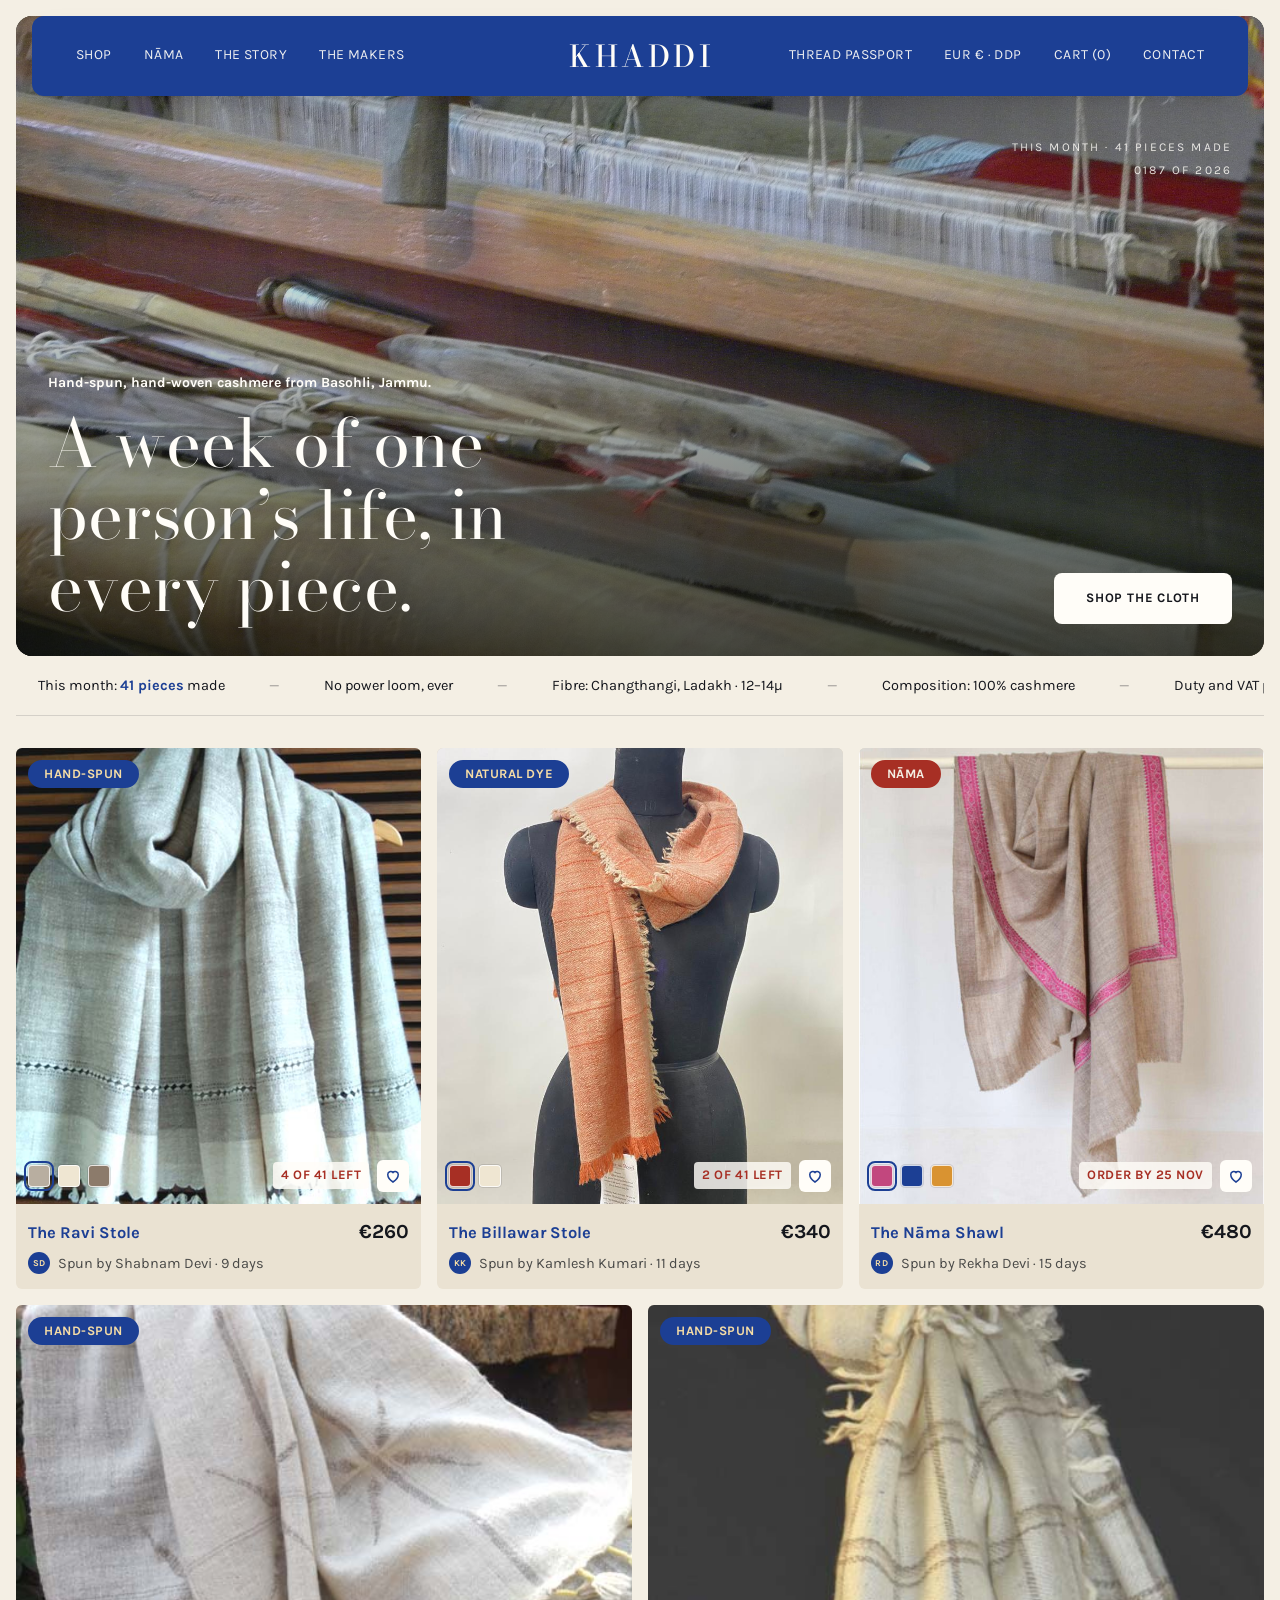
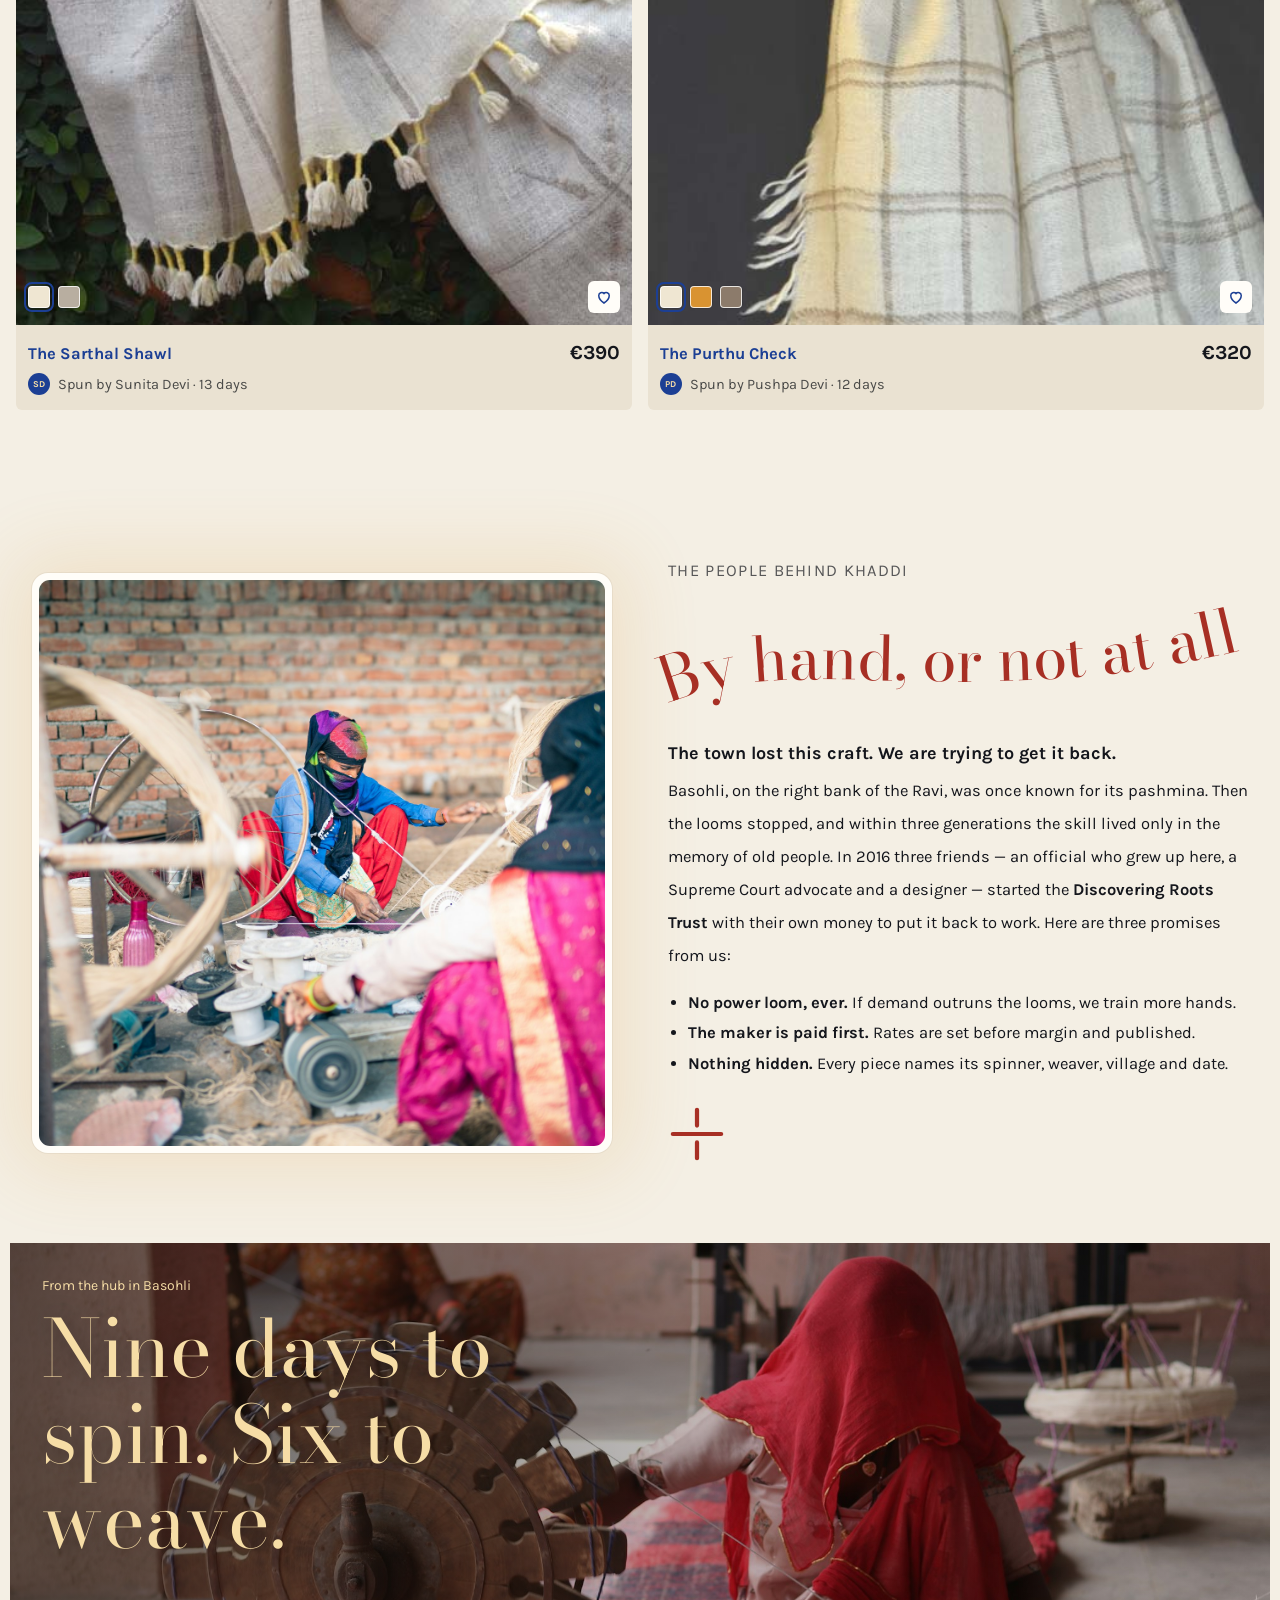
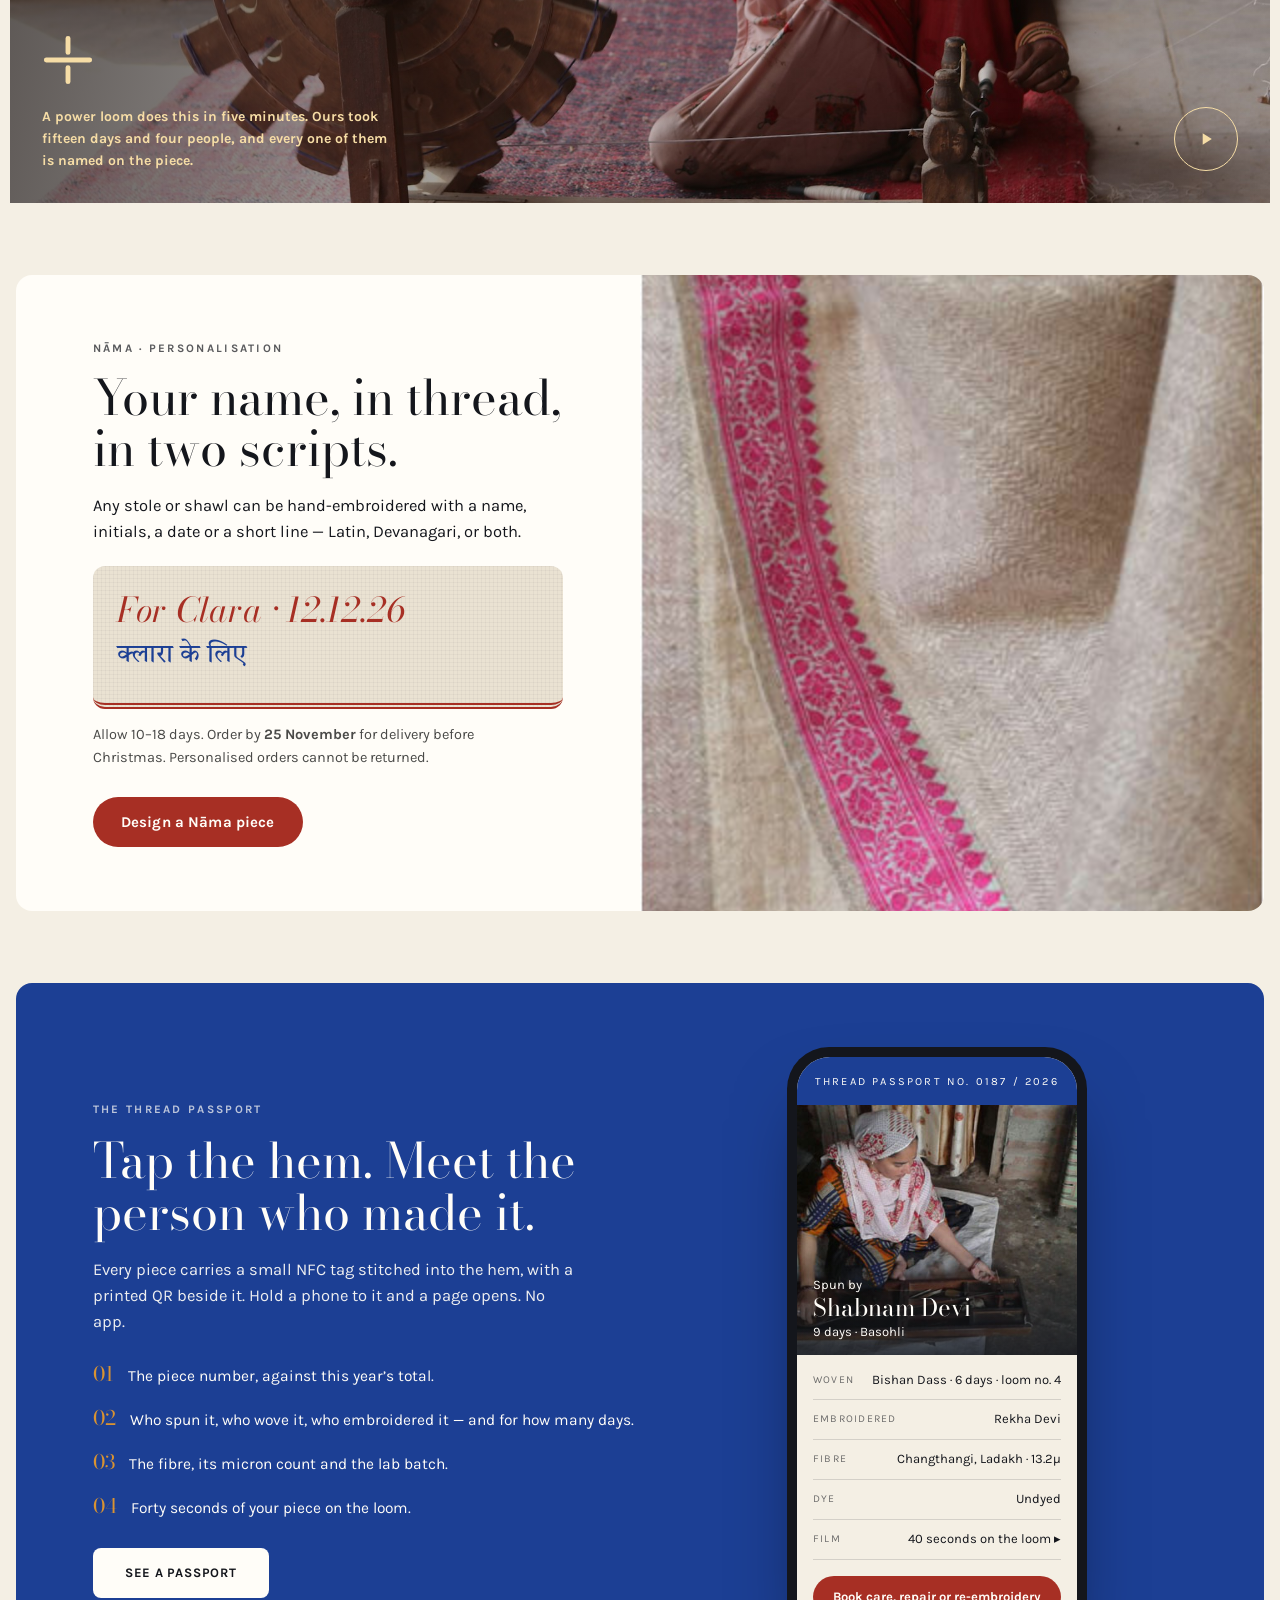
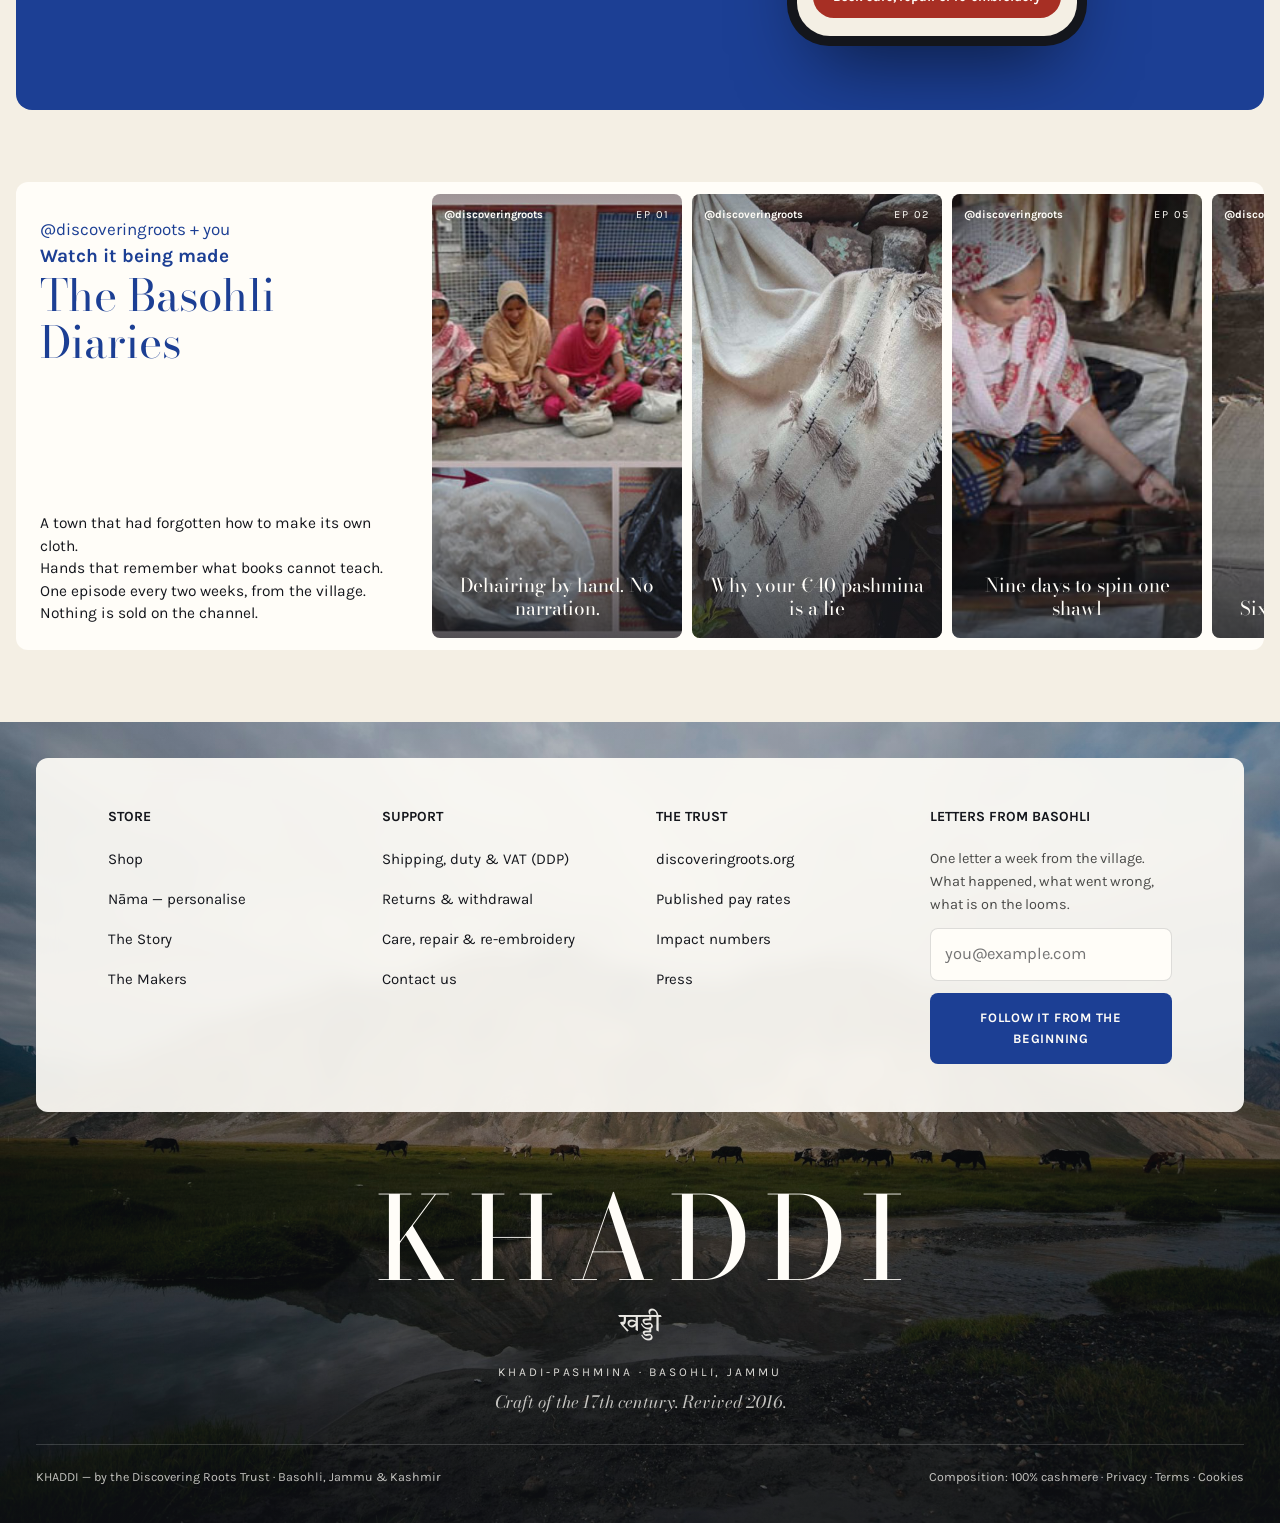
==== index.html @ 7cf732bb "Add KHADDI storefront design mock-up Eight static pages (home, shop, product, story, Nāma, makers, T" ====
<!DOCTYPE html>
<html lang="en">
<head>
<meta charset="utf-8">
<meta name="viewport" content="width=device-width, initial-scale=1">
<title>KHADDI — Khadi-Pashmina · Basohli, Jammu</title>
<meta name="description" content="Hand-spun, hand-woven cashmere from Basohli, Jammu. Every piece names the people who made it.">
<link rel="preconnect" href="https://fonts.googleapis.com">
<link rel="preconnect" href="https://fonts.gstatic.com" crossorigin>
<link href="https://fonts.googleapis.com/css2?family=Bodoni+Moda:ital,opsz,wght@0,6..96,400;0,6..96,500;1,6..96,400&family=Karla:ital,wght@0,300;0,400;0,700;1,400&family=Tiro+Devanagari+Hindi&display=swap" rel="stylesheet">
<link rel="stylesheet" href="assets/css/khaddi.css">
</head>
<body class="home">

<header class="site-header">
  <nav class="nav" aria-label="Primary">
    <a href="shop.html">Shop</a>
    <a href="nama.html">Nāma</a>
    <a href="story.html">The Story</a>
    <a href="makers.html">The Makers</a>
  </nav>
  <a class="wordmark" href="index.html" aria-label="KHADDI home">KHADDI</a>
  <nav class="nav nav-right" aria-label="Account">
    <a href="passport.html">Thread Passport</a>
    <a href="#">EUR € · DDP</a>
    <a href="#">Cart (0)</a>
    <a href="contact.html">Contact</a>
  </nav>
  <div class="m-actions">
    <details>
      <summary aria-label="Menu"><svg width="24" height="24" viewBox="0 0 24 24" fill="none" stroke="currentColor" stroke-width="2" stroke-linecap="round" aria-hidden="true"><path d="M3 7h18M3 12h18M3 17h18"/></svg></summary>
      <div class="m-menu">
        <a href="shop.html">Shop</a><a href="nama.html">Nāma</a><a href="story.html">The Story</a><a href="makers.html">The Makers</a><a href="passport.html">Thread Passport</a><a href="contact.html">Contact</a>
      </div>
    </details>
    <a href="#" aria-label="Cart"><svg width="24" height="24" viewBox="0 0 24 24" fill="none" stroke="currentColor" stroke-width="2" aria-hidden="true"><path d="M5 8h14l-1 12H6L5 8z"/><path d="M9 8V6a3 3 0 0 1 6 0v2"/></svg></a>
  </div>
</header>
<main>

  <section class="hero">
    <img class="bg" src="assets/img/hero-loom.jpg" alt="A shuttle resting on a wooden handloom">
    <div class="hero-meta">This month · 41 pieces made<br>0187 of 2026</div>
    <div class="hero-copy">
      <div><p class="label">Hand-spun, hand-woven cashmere from Basohli, Jammu.</p><h1>A week of one person’s life, in every piece.</h1></div>
      <a class="btn" href="shop.html">Shop the cloth</a>
    </div>
  </section>

  <div class="ticker" aria-hidden="true"><div class="ticker-track"><span>This month: <b>41 pieces</b> made</span><span>No power loom, ever</span><span>Fibre: Changthangi, Ladakh · 12–14µ</span><span>Composition: 100% cashmere</span><span>Duty and VAT paid on every order</span><span>Nāma cut-off for Christmas: <b>25 November</b></span><span>No acid wash. No synthetic reinforcement</span><span>This month: <b>41 pieces</b> made</span><span>No power loom, ever</span><span>Fibre: Changthangi, Ladakh · 12–14µ</span><span>Composition: 100% cashmere</span><span>Duty and VAT paid on every order</span><span>Nāma cut-off for Christmas: <b>25 November</b></span><span>No acid wash. No synthetic reinforcement</span></div></div>

  <section class="section" style="padding-top:32px">
    <div class="grid g3">
      <a class="card" href="product.html">
        <div class="card-media">
          <span class="pill ">Hand-spun</span>
          <img src="assets/img/products/ravi-1.jpg" alt="The Ravi Stole, Stole · plain weave" loading="lazy">
          <img class="alt" src="assets/img/products/ravi-2.jpg" alt="" loading="lazy">
          <div class="card-tools">
            <span class="sw on" style="background:#b8aea0" title="grey"></span><span class="sw" style="background:#efe6d2" title="undyed"></span><span class="sw" style="background:#8c7b6b" title="taupe"></span>
            <span class="stock">4 of 41 left</span>
            <span class="heart"><svg width="18" height="18" viewBox="0 0 24 24" fill="none" stroke="currentColor" stroke-width="2" aria-hidden="true"><path d="M12 20s-7-4.4-7-10a4 4 0 0 1 7-2.6A4 4 0 0 1 19 10c0 5.6-7 10-7 10z"/></svg></span>
          </div>
        </div>
        <div class="card-info">
          <h3>The Ravi Stole</h3><span class="price">€260</span>
          <span class="by"><span class="avatar">SD</span>Spun by Shabnam Devi · 9 days</span>
        </div>
      </a>
      <a class="card" href="product.html">
        <div class="card-media">
          <span class="pill ">Natural dye</span>
          <img src="assets/img/products/billawar-1.jpg" alt="The Billawar Stole, Stole · madder root" loading="lazy">
          <img class="alt" src="assets/img/products/billawar-2.jpg" alt="" loading="lazy">
          <div class="card-tools">
            <span class="sw on" style="background:#a72f24" title="madder"></span><span class="sw" style="background:#efe6d2" title="undyed"></span>
            <span class="stock">2 of 41 left</span>
            <span class="heart"><svg width="18" height="18" viewBox="0 0 24 24" fill="none" stroke="currentColor" stroke-width="2" aria-hidden="true"><path d="M12 20s-7-4.4-7-10a4 4 0 0 1 7-2.6A4 4 0 0 1 19 10c0 5.6-7 10-7 10z"/></svg></span>
          </div>
        </div>
        <div class="card-info">
          <h3>The Billawar Stole</h3><span class="price">€340</span>
          <span class="by"><span class="avatar">KK</span>Spun by Kamlesh Kumari · 11 days</span>
        </div>
      </a>
      <a class="card" href="product.html">
        <div class="card-media">
          <span class="pill madder">Nāma</span>
          <img src="assets/img/products/nama-1.jpg" alt="The Nāma Shawl, Shawl · your name, hand-embroidered" loading="lazy">
          <img class="alt" src="assets/img/products/nama-2.jpg" alt="" loading="lazy">
          <div class="card-tools">
            <span class="sw on" style="background:#c2477e" title="rose"></span><span class="sw" style="background:#1c3f94" title="lapis"></span><span class="sw" style="background:#d99331" title="saffron"></span>
            <span class="stock">Order by 25 Nov</span>
            <span class="heart"><svg width="18" height="18" viewBox="0 0 24 24" fill="none" stroke="currentColor" stroke-width="2" aria-hidden="true"><path d="M12 20s-7-4.4-7-10a4 4 0 0 1 7-2.6A4 4 0 0 1 19 10c0 5.6-7 10-7 10z"/></svg></span>
          </div>
        </div>
        <div class="card-info">
          <h3>The Nāma Shawl</h3><span class="price">€480</span>
          <span class="by"><span class="avatar">RD</span>Spun by Rekha Devi · 15 days</span>
        </div>
      </a>
    </div>
    <div class="grid g2" style="margin-top:16px">
      <a class="card lg" href="product.html">
        <div class="card-media">
          <span class="pill ">Hand-spun</span>
          <img src="assets/img/products/sarthal-1.jpg" alt="The Sarthal Shawl, Shawl · hand-knotted tassels" loading="lazy">
          <img class="alt" src="assets/img/products/sarthal-2.jpg" alt="" loading="lazy">
          <div class="card-tools">
            <span class="sw on" style="background:#efe6d2" title="undyed"></span><span class="sw" style="background:#b8aea0" title="grey"></span>
            <span class="sp"></span>
            <span class="heart"><svg width="18" height="18" viewBox="0 0 24 24" fill="none" stroke="currentColor" stroke-width="2" aria-hidden="true"><path d="M12 20s-7-4.4-7-10a4 4 0 0 1 7-2.6A4 4 0 0 1 19 10c0 5.6-7 10-7 10z"/></svg></span>
          </div>
        </div>
        <div class="card-info">
          <h3>The Sarthal Shawl</h3><span class="price">€390</span>
          <span class="by"><span class="avatar">SD</span>Spun by Sunita Devi · 13 days</span>
        </div>
      </a>
      <a class="card lg" href="product.html">
        <div class="card-media">
          <span class="pill ">Hand-spun</span>
          <img src="assets/img/products/purthu-1.jpg" alt="The Purthu Check, Shawl · open check" loading="lazy">
          <img class="alt" src="assets/img/products/purthu-2.jpg" alt="" loading="lazy">
          <div class="card-tools">
            <span class="sw on" style="background:#efe6d2" title="undyed"></span><span class="sw" style="background:#d99331" title="saffron"></span><span class="sw" style="background:#8c7b6b" title="taupe"></span>
            <span class="sp"></span>
            <span class="heart"><svg width="18" height="18" viewBox="0 0 24 24" fill="none" stroke="currentColor" stroke-width="2" aria-hidden="true"><path d="M12 20s-7-4.4-7-10a4 4 0 0 1 7-2.6A4 4 0 0 1 19 10c0 5.6-7 10-7 10z"/></svg></span>
          </div>
        </div>
        <div class="card-info">
          <h3>The Purthu Check</h3><span class="price">€320</span>
          <span class="by"><span class="avatar">PD</span>Spun by Pushpa Devi · 12 days</span>
        </div>
      </a>
    </div>
  </section>

  <section class="duo">
    <div class="frame"><img src="assets/img/hub-charkha.jpg" alt="Spinners working at a charkha in a courtyard" loading="lazy"></div>
    <div>
      <p class="eyebrow">The people behind KHADDI</p>
      <svg class="curve" viewBox="0 0 620 150" role="img" aria-label="By hand, or not at all"><path id="arc" d="M6,118 C150,58 330,132 614,62" fill="none"/><text><textPath href="#arc">By hand, or not at all</textPath></text></svg>
      <h3>The town lost this craft. We are trying to get it back.</h3>
      <p>Basohli, on the right bank of the Ravi, was once known for its pashmina. Then the looms stopped, and within three generations the skill lived only in the memory of old people. In 2016 three friends — an official who grew up here, a Supreme Court advocate and a designer — started the <strong>Discovering Roots Trust</strong> with their own money to put it back to work. Here are three promises from us:</p>
      <ul class="promises">
        <li><strong>No power loom, ever.</strong> If demand outruns the looms, we train more hands.</li>
        <li><strong>The maker is paid first.</strong> Rates are set before margin and published.</li>
        <li><strong>Nothing hidden.</strong> Every piece names its spinner, weaver, village and date.</li>
      </ul>
      <span class="doodle"><svg width="58" height="58" viewBox="0 0 48 48" fill="none" stroke="currentColor" stroke-width="3.5" stroke-linecap="round" aria-hidden="true"><path d="M24 4v13M24 31v13M4 24h40"/></svg></span>
    </div>
  </section>

  
  <section class="film">
    <img class="bg" src="assets/img/bts-charkha.jpg" alt="A spinner at a wooden charkha" loading="lazy">
    <div class="top"><p class="label">From the hub in Basohli</p><h2>Nine days to spin. Six to weave.</h2></div>
    <div class="bottom"><svg width="52" height="52" viewBox="0 0 48 48" fill="none" stroke="currentColor" stroke-width="4.5" stroke-linecap="round" aria-hidden="true"><path d="M24 4v13M24 31v13M4 24h40"/></svg><p>A power loom does this in five minutes. Ours took fifteen days and four people, and every one of them is named on the piece.</p></div>
    <a class="play" href="#" aria-label="Play the three-minute film"><svg width="20" height="20" viewBox="0 0 24 24" fill="currentColor" aria-hidden="true"><path d="M8 5v14l11-7z"/></svg></a>
  </section>

  <section class="section" style="padding-bottom:0">
    <div class="split">
      <div class="txt">
        <span class="eyebrow">Nāma · personalisation</span>
        <h2>Your name, in thread, in two scripts.</h2>
        <p>Any stole or shawl can be hand-embroidered with a name, initials, a date or a short line — Latin, Devanagari, or both.</p>
        <div class="stitch"><div class="latin">For Clara · 12.12.26</div><div class="dv">क्लारा के लिए</div></div>
        <p style="font-size:14.5px;color:var(--ink-soft);margin-top:10px">Allow 10–18 days. Order by <strong>25 November</strong> for delivery before Christmas. Personalised orders cannot be returned.</p>
        <a class="btn btn-madder" href="nama.html">Design a Nāma piece</a>
      </div>
      <div class="pic"><img src="assets/img/products/nama-2.jpg" alt="A hand-embroidered border on undyed cashmere" loading="lazy"></div>
    </div>
  </section>

  
  <section class="section" style="padding-bottom:0">
    <div class="passport">
      <div>
        <span class="eyebrow">The Thread Passport</span>
        <h2>Tap the hem. Meet the person who made it.</h2>
        <p>Every piece carries a small NFC tag stitched into the hem, with a printed QR beside it. Hold a phone to it and a page opens. No app.</p>
        <ol><li>The piece number, against this year’s total.</li><li>Who spun it, who wove it, who embroidered it — and for how many days.</li><li>The fibre, its micron count and the lab batch.</li><li>Forty seconds of your piece on the loom.</li></ol>
        <a class="btn" href="passport.html">See a passport</a>
      </div>
      
      <div class="phone"><div class="phone-screen">
        <div class="pp-head"><span>Thread Passport</span><span>No. 0187 / 2026</span></div>
        <div class="pp-face"><img src="assets/img/craft/charkha.jpg" alt="The spinner at her charkha"><div class="cap">Spun by<b>Shabnam Devi</b>9 days · Basohli</div></div>
        <ul class="pp-list">
          <li><span>Woven</span><span>Bishan Dass · 6 days · loom no. 4</span></li>
          <li><span>Embroidered</span><span>Rekha Devi</span></li>
          <li><span>Fibre</span><span>Changthangi, Ladakh · 13.2µ</span></li>
          <li><span>Dye</span><span>Undyed</span></li>
          <li><span>Film</span><span>40 seconds on the loom ▸</span></li>
        </ul>
        <div class="pp-cta">Book care, repair or re-embroidery</div>
      </div></div>
    </div>
  </section>
  
  <section class="section" style="padding-bottom:0">
    <div class="diaries">
      <div class="side">
        <span class="at">@discoveringroots + you</span>
        <h2>Watch it being made<b>The Basohli Diaries</b></h2>
        <p>A town that had forgotten how to make its own cloth.<br>Hands that remember what books cannot teach.<br>One episode every two weeks, from the village. Nothing is sold on the channel.</p>
      </div>
      <div class="reel-view"><div class="reel-track"><a class="reel" href="#"><img src="assets/img/craft/dehairing.jpg" alt="" loading="lazy"><span class="h">@discoveringroots</span><span class="n">EP 01</span><span class="t">Dehairing by hand. No narration.</span></a><a class="reel" href="#"><img src="assets/img/products/detail-tassel.jpg" alt="" loading="lazy"><span class="h">@discoveringroots</span><span class="n">EP 02</span><span class="t">Why your €40 pashmina is a lie</span></a><a class="reel" href="#"><img src="assets/img/craft/charkha.jpg" alt="" loading="lazy"><span class="h">@discoveringroots</span><span class="n">EP 05</span><span class="t">Nine days to spin one shawl</span></a><a class="reel" href="#"><img src="assets/img/craft/weaver.jpg" alt="" loading="lazy"><span class="h">@discoveringroots</span><span class="n">EP 06</span><span class="t">Six days on loom no. 4</span></a><a class="reel" href="#"><img src="assets/img/products/nama-2.jpg" alt="" loading="lazy"><span class="h">@discoveringroots</span><span class="n">EP 08</span><span class="t">Embroidering a stranger’s name</span></a><a class="reel" href="#"><img src="assets/img/craft/embroidery.jpg" alt="" loading="lazy"><span class="h">@discoveringroots</span><span class="n">EP 06</span><span class="t">Twelve women, one room</span></a><a class="reel" href="#"><img src="assets/img/products/worn-1.jpg" alt="" loading="lazy"><span class="h">@discoveringroots</span><span class="n">EP 11</span><span class="t">The first shawls leave for Europe</span></a><a class="reel" href="#"><img src="assets/img/craft/basohli-palace.jpg" alt="" loading="lazy"><span class="h">@discoveringroots</span><span class="n">EP 01</span><span class="t">The town that forgot its own cloth</span></a><a class="reel" href="#"><img src="assets/img/craft/dehairing.jpg" alt="" loading="lazy"><span class="h">@discoveringroots</span><span class="n">EP 01</span><span class="t">Dehairing by hand. No narration.</span></a><a class="reel" href="#"><img src="assets/img/products/detail-tassel.jpg" alt="" loading="lazy"><span class="h">@discoveringroots</span><span class="n">EP 02</span><span class="t">Why your €40 pashmina is a lie</span></a><a class="reel" href="#"><img src="assets/img/craft/charkha.jpg" alt="" loading="lazy"><span class="h">@discoveringroots</span><span class="n">EP 05</span><span class="t">Nine days to spin one shawl</span></a><a class="reel" href="#"><img src="assets/img/craft/weaver.jpg" alt="" loading="lazy"><span class="h">@discoveringroots</span><span class="n">EP 06</span><span class="t">Six days on loom no. 4</span></a><a class="reel" href="#"><img src="assets/img/products/nama-2.jpg" alt="" loading="lazy"><span class="h">@discoveringroots</span><span class="n">EP 08</span><span class="t">Embroidering a stranger’s name</span></a><a class="reel" href="#"><img src="assets/img/craft/embroidery.jpg" alt="" loading="lazy"><span class="h">@discoveringroots</span><span class="n">EP 06</span><span class="t">Twelve women, one room</span></a><a class="reel" href="#"><img src="assets/img/products/worn-1.jpg" alt="" loading="lazy"><span class="h">@discoveringroots</span><span class="n">EP 11</span><span class="t">The first shawls leave for Europe</span></a><a class="reel" href="#"><img src="assets/img/craft/basohli-palace.jpg" alt="" loading="lazy"><span class="h">@discoveringroots</span><span class="n">EP 01</span><span class="t">The town that forgot its own cloth</span></a></div></div>
    </div>
  </section>

</main>

<footer class="site-footer">
  <img class="bg" src="assets/img/footer-valley.jpg" alt="" loading="lazy">
  <div class="foot-panel">
    <div><h4>Store</h4><ul><li><a href="shop.html">Shop</a></li><li><a href="nama.html">Nāma — personalise</a></li><li><a href="story.html">The Story</a></li><li><a href="makers.html">The Makers</a></li></ul></div>
    <div><h4>Support</h4><ul><li><a href="#">Shipping, duty &amp; VAT (DDP)</a></li><li><a href="#">Returns &amp; withdrawal</a></li><li><a href="#">Care, repair &amp; re-embroidery</a></li><li><a href="contact.html">Contact us</a></li></ul></div>
    <div><h4>The Trust</h4><ul><li><a href="#">discoveringroots.org</a></li><li><a href="makers.html">Published pay rates</a></li><li><a href="#">Impact numbers</a></li><li><a href="#">Press</a></li></ul></div>
    <div><h4>Letters from Basohli</h4><p>One letter a week from the village. What happened, what went wrong, what is on the looms.</p><form class="form" style="margin:0"><input class="field" type="email" placeholder="you@example.com" aria-label="Email"><button class="btn btn-lapis" type="button">Follow it from the beginning</button></form></div>
  </div>
  <div class="foot-mark">
    <div class="bigmark">KHADDI</div>
    <div class="deva">खड्डी</div>
    <div class="desc">Khadi-Pashmina · Basohli, Jammu</div>
    <div class="date">Craft of the 17th century. Revived 2016.</div>
  </div>
  <div class="foot-legal"><span>KHADDI — by the Discovering Roots Trust · Basohli, Jammu &amp; Kashmir</span><span>Composition: 100% cashmere · Privacy · Terms · Cookies</span></div>
</footer>
</body>
</html>
---- assets/css/khaddi.css ----
/* KHADDI — design mock-up stylesheet
   Layout language: floating pill header, inset rounded panels, cream cards.
   Brand tokens: KHADDI Brand Guidelines v1.0 (Basohli palette, Bodoni Moda + Karla). */

:root{
  --lapis:#1c3f94; --lapis-deep:#162f70;
  --madder:#a72f24; --saffron:#d99331; --saffron-soft:#f6dda6;
  --beetle:#5b6b46; --undyed:#f4efe4; --undyed-2:#eae2d2; --undyed-3:#e2d8c4;
  --ink:#14161c; --ink-soft:#4a4a48; --white:#fffdf8;
  --line:rgba(20,22,28,.14);
  --serif:'Bodoni Moda','Playfair Display',serif;
  --sans:'Karla','Work Sans',sans-serif;
  --deva:'Tiro Devanagari Hindi',serif;
  --gut:16px; --r-lg:16px; --r-md:12px; --r-sm:6px;
}
*{box-sizing:border-box}
html{scroll-behavior:smooth}
body{margin:0;background:var(--undyed);color:var(--ink);font-family:var(--sans);font-size:16.5px;line-height:1.6;-webkit-font-smoothing:antialiased}
img{display:block;max-width:100%}
a{color:inherit;text-decoration:none}
h1,h2,h3,h4,p,ul,ol,figure{margin:0}
ul,ol{padding:0;list-style:none}
button,input,select,textarea{font:inherit;color:inherit}
.deva{font-family:var(--deva)}
/* Bodoni Moda's display optical size thins its hairlines to nothing on photos and
   small wordmarks; pin a sturdier optical size wherever the serif is used. */
h1,h2,h3,.serif,.wordmark,.bigmark,.curve text,blockquote,.stitch .latin,.stat b,.timeline b,.capacity b.n,.maker .ph,.maker q,.reel .t,.pp-face .cap b,.step .n,.passport ol li::before{font-optical-sizing:none;font-variation-settings:'opsz' 28}
.wordmark{font-variation-settings:'opsz' 14;font-weight:500}
.hero h1,.film h2,.banner h2,.banner blockquote{text-shadow:0 1px 24px rgba(10,10,10,.35)}
.serif{font-family:var(--serif)}
.eyebrow{font-size:11.5px;font-weight:700;letter-spacing:.2em;text-transform:uppercase;opacity:.7}
.wrap{padding:0 var(--gut)}
main{padding:0 var(--gut)}
main.inner{padding-top:112px}
.section{padding:72px 0}
.section-title{font-family:var(--serif);font-weight:400;font-size:clamp(30px,3.6vw,46px);line-height:1.08;text-align:center;margin-bottom:40px}
.lede{font-size:18px;line-height:1.7;max-width:62ch}

/* ───────── Header: floating pill ───────── */
.site-header{position:fixed;top:16px;left:var(--gut);right:var(--gut);z-index:50;height:80px;background:var(--lapis);color:var(--white);border-radius:var(--r-md);display:grid;grid-template-columns:1fr auto 1fr;align-items:center;padding:0 44px;box-shadow:0 10px 30px -18px rgba(20,22,28,.55)}
.home .site-header{left:32px;right:32px}
.nav{display:flex;gap:32px;font-size:14px;letter-spacing:.03em;text-transform:uppercase}
.nav a{opacity:.92;padding:6px 0;border-bottom:1px solid transparent;transition:border-color .2s,opacity .2s}
.nav a:hover,.nav a.is-active{opacity:1;border-bottom-color:var(--saffron)}
.nav a.is-active{font-weight:700}
.nav-right{justify-content:flex-end}
.wordmark{font-family:var(--serif);font-size:30px;letter-spacing:.12em;line-height:1;text-align:center;padding-left:.12em}
.wordmark small{display:block;font-family:var(--deva);font-size:13px;letter-spacing:.04em;opacity:.75;margin-top:5px}
.m-actions{display:none}

/* ───────── Buttons, pills ───────── */
.btn{display:inline-flex;align-items:center;justify-content:center;gap:10px;background:var(--white);color:var(--ink);font-size:13px;font-weight:700;letter-spacing:.06em;text-transform:uppercase;padding:15px 32px;border-radius:8px;border:0;cursor:pointer;transition:transform .2s,background .2s,color .2s}
.btn:hover{transform:translateY(-2px)}
.btn-madder{background:var(--madder);color:var(--white);border-radius:999px;text-transform:none;letter-spacing:.01em;font-size:15px;padding:13px 28px}
.btn-lapis{background:var(--lapis);color:var(--white)}
.btn-ghost{background:transparent;border:1px solid currentColor;color:inherit}
.pill{display:inline-block;background:var(--lapis);color:var(--saffron-soft);font-size:13px;font-weight:700;letter-spacing:.04em;text-transform:uppercase;padding:4px 16px;border-radius:999px;line-height:1.5}
.pill.madder{background:var(--madder);color:var(--undyed)}
.pill.undyed{background:var(--white);color:var(--lapis)}

/* ───────── Hero: inset rounded panel ───────── */
.hero{position:relative;margin-top:16px;height:min(78vh,640px);min-height:520px;border-radius:var(--r-lg);overflow:hidden;background:#11150f;color:var(--white)}
.hero img.bg{position:absolute;inset:0;width:100%;height:100%;object-fit:cover}
.hero::after{content:"";position:absolute;inset:0;background:linear-gradient(180deg,rgba(17,21,15,.28) 0%,rgba(17,21,15,.12) 38%,rgba(17,21,15,.78) 100%)}
.hero-copy{position:absolute;left:0;right:0;bottom:0;z-index:2;padding:32px;display:flex;align-items:flex-end;justify-content:space-between;gap:24px}
.hero-copy .label{font-size:14px;font-weight:700;margin-bottom:14px}
.hero-copy h1{font-family:var(--serif);font-weight:400;font-size:clamp(40px,5.2vw,72px);line-height:1.08;max-width:15ch}
.hero-meta{position:absolute;z-index:2;top:120px;right:32px;text-align:right;font-size:12px;letter-spacing:.18em;text-transform:uppercase;opacity:.85;line-height:1.9}

/* ───────── Ticker ───────── */
.ticker{overflow:hidden;white-space:nowrap;padding:18px 0;font-size:14.5px;border-bottom:1px solid var(--line)}
.ticker-track{display:inline-flex;gap:0;animation:slide 46s linear infinite}
.ticker span{padding:0 22px}
.ticker span::after{content:"—";margin-left:44px;opacity:.4}
.ticker b{font-weight:700;color:var(--lapis)}
@keyframes slide{to{transform:translateX(-50%)}}

/* ───────── Product cards ───────── */
.grid{display:grid;gap:16px}
.g3{grid-template-columns:repeat(3,1fr)} .g2{grid-template-columns:repeat(2,1fr)} .g4{grid-template-columns:repeat(4,1fr)}
.card{display:block;border-radius:var(--r-sm);overflow:hidden;background:var(--undyed-2);position:relative}
.card-media{position:relative;aspect-ratio:459/516;background:var(--undyed-3);overflow:hidden}
.card.lg .card-media{aspect-ratio:696/700}
.card-media img{position:absolute;inset:0;width:100%;height:100%;object-fit:cover;transition:opacity .45s,transform .9s}
.card-media img.alt{opacity:0}
.card:hover .card-media img.alt{opacity:1}
.card:hover .card-media img{transform:scale(1.03)}
.card .pill{position:absolute;top:12px;left:12px;z-index:2}
.card-tools{position:absolute;left:12px;right:12px;bottom:12px;z-index:2;display:flex;align-items:center;gap:8px}
.sw{width:22px;height:22px;border-radius:4px;border:1px solid rgba(255,255,255,.8);box-shadow:0 0 0 1px rgba(20,22,28,.12)}
.sw.on{outline:2px solid var(--lapis);outline-offset:2px}
.stock{margin-left:auto;font-size:13px;font-weight:700;letter-spacing:.04em;text-transform:uppercase;color:var(--madder);background:rgba(255,253,248,.82);padding:3px 8px;border-radius:4px}
.heart{width:32px;height:32px;border-radius:6px;background:var(--white);display:grid;place-items:center;color:var(--lapis)}
.stock + .heart{margin-left:0} .card-tools .heart:only-of-type{margin-left:auto}
.card-tools .sp{margin-left:auto}
.card-info{padding:12px 12px 14px;display:grid;grid-template-columns:1fr auto;gap:4px 12px;align-items:baseline}
.card-info h3{font-size:16.5px;font-weight:700;color:var(--lapis);line-height:1.3}
.card-info .price{font-size:20px;font-weight:700}
.card-info .by{grid-column:1/-1;font-size:14.5px;color:var(--ink-soft);display:flex;align-items:center;gap:8px}
.avatar{width:22px;height:22px;border-radius:50%;background:var(--lapis);color:var(--saffron-soft);font-size:9px;font-weight:700;display:inline-grid;place-items:center;letter-spacing:.02em;flex:none}

/* ───────── Founder / story block ───────── */
.duo{display:grid;grid-template-columns:minmax(0,1fr) minmax(0,1fr);gap:56px;align-items:center;padding:72px 16px}
.frame{background:var(--white);padding:7px;border-radius:var(--r-lg);box-shadow:0 0 70px 18px rgba(217,147,49,.16),0 0 0 1px rgba(20,22,28,.05)}
.frame img{width:100%;aspect-ratio:1/1;object-fit:cover;border-radius:11px}
.duo .eyebrow{font-weight:400;letter-spacing:.08em;margin-bottom:6px}
.curve{width:min(100%,600px);height:auto;display:block;overflow:visible;margin:0 0 6px -6px}
.curve text{font-family:var(--serif);font-size:66px;fill:var(--madder)}
.duo h3{font-size:18px;font-weight:700;margin-bottom:6px}
.duo p{font-size:16.5px;line-height:2;max-width:60ch}
.promises{margin-top:18px;padding-left:20px;list-style:disc}
.promises li{margin-bottom:4px}
.doodle{display:block;margin:28px 40px 0 auto;color:var(--madder)}

/* ───────── Full-bleed film block ───────── */
.film{position:relative;margin:0 -6px;height:560px;overflow:hidden;color:var(--saffron-soft);background:#1a1512}
.film img.bg{position:absolute;inset:0;width:100%;height:100%;object-fit:cover}
.film::after{content:"";position:absolute;inset:0;background:linear-gradient(100deg,rgba(20,12,8,.72) 0%,rgba(20,12,8,.25) 55%,rgba(20,12,8,.1) 100%)}
.film > *:not(.bg){position:relative;z-index:2}
.film .top{padding:32px 32px 0}
.film .label{font-size:14px;margin-bottom:8px}
.film h2{font-family:var(--serif);font-weight:400;font-size:clamp(44px,6.2vw,88px);line-height:1.08;max-width:11ch}
.film .bottom{position:absolute!important;left:32px;bottom:32px;max-width:360px;font-size:14px;font-weight:700;line-height:1.55}
.film .bottom svg{margin-bottom:14px}
.film .play{position:absolute!important;right:32px;bottom:32px;width:64px;height:64px;border-radius:50%;border:1px solid var(--saffron-soft);display:grid;place-items:center}

/* ───────── Split panel (rounded, inset) ───────── */
.split{display:grid;grid-template-columns:1fr 1fr;border-radius:var(--r-lg);overflow:hidden;background:var(--white);min-height:560px}
.split .txt{display:flex;flex-direction:column;justify-content:center;padding:64px clamp(28px,6vw,96px)}
.split .txt.center{align-items:center;text-align:center}
.split .pic{position:relative;min-height:420px}
.split .pic img{position:absolute;inset:0;width:100%;height:100%;object-fit:cover}
.split h2{font-family:var(--serif);font-weight:400;font-size:clamp(32px,3.8vw,52px);line-height:1.06;margin:14px 0 18px}
.split p{max-width:46ch;margin-bottom:14px}
.split .btn{margin-top:14px;align-self:flex-start}
.split .txt.center .btn{align-self:center}
.panel{border-radius:var(--r-lg);padding:72px clamp(24px,7vw,120px);text-align:center}
.panel.lapis{background:var(--lapis);color:var(--white)}
.panel.ink{background:var(--ink);color:var(--undyed)}
.panel.madder{background:var(--madder);color:var(--undyed)}
.panel h2{font-family:var(--serif);font-weight:400;font-size:clamp(30px,3.6vw,48px);line-height:1.1;margin:14px auto 18px;max-width:22ch}
.panel p{max-width:60ch;margin:0 auto 14px}
.bigmark{font-family:var(--serif);font-size:clamp(52px,9vw,128px);letter-spacing:.12em;line-height:.95;padding-left:.12em}

/* Embroidered-name preview */
.stitch{background:var(--undyed-2);border-radius:var(--r-md);padding:26px 24px;margin:6px 0 4px;background-image:repeating-linear-gradient(90deg,rgba(20,22,28,.035) 0 1px,transparent 1px 4px),repeating-linear-gradient(0deg,rgba(20,22,28,.035) 0 1px,transparent 1px 4px);border-bottom:6px double var(--madder)}
.stitch .latin{font-family:var(--serif);font-style:italic;font-size:34px;color:var(--madder);line-height:1.1}
.stitch .dv{font-family:var(--deva);font-size:26px;color:var(--lapis);margin-top:6px}
.chips{display:flex;flex-wrap:wrap;gap:8px}
.chip{font-size:14px;padding:8px 16px;border-radius:999px;background:var(--undyed-3);color:var(--ink)}
.chip.on{background:var(--lapis);color:var(--white)}
.dot{width:34px;height:34px;border-radius:50%;border:2px solid var(--white);box-shadow:0 0 0 1px var(--line);display:inline-block}
.dot.on{box-shadow:0 0 0 2px var(--lapis)}
.opt{display:inline-flex;align-items:center;gap:10px;white-space:nowrap}

/* ───────── Thread Passport ───────── */
.passport{display:grid;grid-template-columns:1.05fr .95fr;gap:40px;align-items:center;background:var(--lapis);color:var(--white);border-radius:var(--r-lg);padding:64px clamp(24px,6vw,88px);overflow:hidden}
.passport h2{font-family:var(--serif);font-weight:400;font-size:clamp(32px,3.8vw,52px);line-height:1.06;margin:14px 0 18px}
.passport p{max-width:48ch;opacity:.92;margin-bottom:14px}
.passport ol{counter-reset:s;margin:22px 0 26px;display:grid;gap:12px}
.passport ol li{counter-increment:s;display:flex;gap:14px;align-items:baseline;font-size:15.5px}
.passport ol li::before{content:counter(s,decimal-leading-zero);font-family:var(--serif);font-size:20px;color:var(--saffron)}
.phone{width:300px;margin:0 auto;border-radius:42px;background:var(--ink);padding:10px;box-shadow:0 40px 80px -30px rgba(0,0,0,.6)}
.phone-screen{border-radius:33px;overflow:hidden;background:var(--undyed);color:var(--ink)}
.pp-head{background:var(--lapis);color:var(--white);padding:16px 18px 14px;font-size:11px;letter-spacing:.2em;text-transform:uppercase;display:flex;justify-content:space-between;align-items:center}
.pp-face{position:relative;height:250px}
.pp-face img{width:100%;height:100%;object-fit:cover}
.pp-face .cap{position:absolute;left:0;right:0;bottom:0;padding:34px 16px 12px;color:var(--white);background:linear-gradient(transparent,rgba(20,22,28,.82));font-size:13px}
.pp-face .cap b{display:block;font-family:var(--serif);font-weight:400;font-size:24px;line-height:1.1}
.pp-list{padding:6px 16px 16px;font-size:13px}
.pp-list li{display:flex;justify-content:space-between;gap:12px;padding:9px 0;border-bottom:1px solid var(--line)}
.pp-list li span:first-child{opacity:.6;text-transform:uppercase;letter-spacing:.12em;font-size:10.5px;padding-top:2px}
.pp-list li span:last-child{text-align:right}
.pp-cta{margin:0 16px 18px;background:var(--madder);color:var(--white);text-align:center;border-radius:999px;padding:11px;font-size:13px;font-weight:700}

/* ───────── Diaries strip ───────── */
.diaries{display:grid;grid-template-columns:380px 1fr;gap:12px;background:var(--white);border-radius:var(--r-md);padding:12px 0 12px 24px;overflow:hidden;color:var(--lapis)}
.diaries .side{display:flex;flex-direction:column;padding:22px 16px 14px 0}
.diaries .side .at{font-size:17px}
.diaries .side h2{font-size:19px;font-weight:700;line-height:1.3}
.diaries .side h2 b{display:block;font-family:var(--serif);font-weight:400;font-size:44px;line-height:1.05;margin-top:4px}
.diaries .side p{margin-top:auto;font-size:15.5px;line-height:1.45;color:var(--ink)}
.reel-view{overflow:hidden}
.reel-track{display:flex;gap:10px;width:max-content;animation:slide 60s linear infinite}
.reel-view:hover .reel-track{animation-play-state:paused}
.reel{position:relative;width:250px;height:444px;border-radius:8px;overflow:hidden;flex:none;color:var(--white);background:var(--ink)}
.reel img{width:100%;height:100%;object-fit:cover}
.reel::after{content:"";position:absolute;inset:0;background:linear-gradient(180deg,rgba(20,22,28,.35),transparent 28%,transparent 45%,rgba(20,22,28,.7))}
.reel .h{position:absolute;z-index:2;top:12px;left:12px;font-size:11px;font-weight:700}
.reel .t{position:absolute;z-index:2;left:16px;right:16px;bottom:18px;font-family:var(--serif);font-size:19px;line-height:1.2;text-align:center}
.reel .n{position:absolute;z-index:2;top:12px;right:12px;font-size:11px;letter-spacing:.14em}

/* ───────── Steps / makers ───────── */
.step{background:var(--white);border-radius:var(--r-sm);overflow:hidden}
.step img{width:100%;aspect-ratio:4/3;object-fit:cover}
.step div{padding:16px 16px 20px}
.step .n{font-family:var(--serif);font-size:15px;color:var(--madder)}
.step h3{font-family:var(--serif);font-weight:500;font-size:22px;margin:2px 0 6px}
.step p{font-size:14.5px;color:var(--ink-soft);line-height:1.5}
.maker{background:var(--undyed-2);border-radius:var(--r-sm);overflow:hidden}
.maker .ph{aspect-ratio:3/2;background:var(--lapis);color:var(--saffron-soft);display:grid;place-items:center;font-family:var(--serif);font-size:64px;position:relative}
.maker .ph small{position:absolute;bottom:12px;left:12px;font-family:var(--sans);font-size:10.5px;letter-spacing:.16em;text-transform:uppercase;opacity:.8}
.maker:nth-child(3n+2) .ph{background:var(--madder);color:var(--undyed)}
.maker:nth-child(3n) .ph{background:var(--beetle);color:var(--undyed)}
.maker div.b{padding:14px 14px 18px}
.maker h3{font-size:17px;font-weight:700;color:var(--lapis)}
.maker .r{font-size:14px;color:var(--ink-soft)}
.maker q{display:block;margin-top:10px;font-family:var(--serif);font-style:italic;font-size:16px;line-height:1.35;quotes:"“" "”"}
.stats{display:grid;grid-template-columns:repeat(4,1fr);gap:16px}
.stat{background:var(--white);border-radius:var(--r-sm);padding:22px}
.stat b{display:block;font-family:var(--serif);font-weight:400;font-size:40px;line-height:1;color:var(--madder);margin-bottom:8px}
.stat span{font-size:14px;color:var(--ink-soft);line-height:1.45;display:block}
table.t{width:100%;border-collapse:collapse;font-size:15px;background:var(--white);border-radius:var(--r-sm);overflow:hidden}
table.t th,table.t td{text-align:left;padding:13px 16px;border-bottom:1px solid var(--line);vertical-align:top}
table.t th{font-size:11px;letter-spacing:.16em;text-transform:uppercase;opacity:.6}
table.t tr:last-child td{border-bottom:0}

/* ───────── Product page ───────── */
.pdp{display:grid;grid-template-columns:150px minmax(0,1fr) minmax(0,1.18fr);gap:16px 18px;align-items:start;padding:0 10px}
.thumbs{display:grid;gap:8px;position:sticky;top:112px}
.thumbs img{width:100%;aspect-ratio:136/168;object-fit:cover;border-radius:8px;border:2px solid transparent}
.thumbs img.on{border-color:var(--lapis)}
.pdp-main{border-radius:10px;overflow:hidden;aspect-ratio:546/680;position:sticky;top:112px}
.pdp-main img{width:100%;height:100%;object-fit:cover}
.pdp-info{padding-left:26px}
.pdp-info .row{display:flex;justify-content:space-between;align-items:center;gap:12px}
.pdp-info h1{font-size:26px;font-weight:700;color:var(--madder);line-height:1.2;margin-top:6px}
.pdp-info .type{color:var(--ink-soft)}
.pdp-info .price{font-size:26px;font-weight:700;margin:4px 0 2px}
.pdp-info .ddp{font-size:13.5px;color:var(--ink-soft)}
.pdp-info .desc{color:var(--ink-soft);margin:12px 0 16px;max-width:64ch;line-height:1.5}
.blk{border-top:1px solid var(--line);padding:16px 0}
.blk > label,.blk > .lab{display:block;font-size:17px;margin-bottom:10px}
.made{display:grid;grid-template-columns:repeat(3,1fr);gap:10px}
.made div{background:var(--white);border-radius:8px;padding:12px}
.made small{display:block;font-size:10.5px;letter-spacing:.16em;text-transform:uppercase;opacity:.6}
.made b{display:block;font-size:15.5px;line-height:1.3;margin-top:3px}
.made span{font-size:13.5px;color:var(--ink-soft)}
.field{width:100%;background:var(--white);border:1px solid var(--line);border-radius:8px;padding:12px 14px}
.buy{display:grid;grid-template-columns:auto 1fr;gap:18px;align-items:center}
.buy .left{font-weight:700;color:var(--lapis);font-size:17px;padding:0 20px;text-transform:uppercase;letter-spacing:.02em}
.buy .btn{width:100%}
details.acc{border-top:1px solid var(--ink)}
details.acc:last-of-type{border-bottom:1px solid var(--ink)}
details.acc summary{list-style:none;cursor:pointer;display:flex;justify-content:space-between;align-items:center;padding:13px 0;font-size:12px;font-weight:700;letter-spacing:.06em;text-transform:uppercase}
details.acc summary::-webkit-details-marker{display:none}
details.acc summary::after{content:"+";width:16px;height:16px;border-radius:50%;background:var(--saffron-soft);color:var(--lapis);display:grid;place-items:center;font-size:13px;line-height:1}
details.acc[open] summary::after{content:"–"}
details.acc .in{padding:0 0 16px;color:var(--ink-soft);font-size:15px;max-width:64ch}
.bar{display:flex;height:12px;border-radius:999px;overflow:hidden;margin:10px 0 8px}
.bar i{display:block}
.legend{display:grid;gap:4px;font-size:14px}
.legend li{display:flex;gap:8px;align-items:center}
.legend li i{width:10px;height:10px;border-radius:2px;display:inline-block}
.legend li b{margin-left:auto}
.banner{position:relative;margin:56px calc(var(--gut) * -1) 0;height:min(84vh,760px);overflow:hidden;color:var(--white);display:grid;place-items:center;text-align:center;background:var(--ink)}
.banner img{position:absolute;inset:0;width:100%;height:100%;object-fit:cover}
.banner::after{content:"";position:absolute;inset:0;background:rgba(20,22,28,.38)}
.banner h2{position:relative;z-index:2;font-family:var(--serif);font-weight:400;font-size:clamp(40px,6.4vw,94px);line-height:1.05;padding:0 24px;max-width:16ch}
.banner blockquote{position:relative;z-index:2;font-family:var(--serif);font-size:clamp(26px,3.4vw,42px);line-height:1.25;max-width:22ch;margin:0;padding:0 24px}
.quotes{display:flex;gap:24px;overflow:hidden}
.quotes-track{display:flex;gap:24px;width:max-content;animation:slide 70s linear infinite}
.qcard{width:340px;flex:none;border:1px solid var(--line);border-radius:10px;padding:24px;background:var(--white)}
.qcard .who{display:flex;gap:10px;align-items:center;margin-bottom:14px;font-size:14px}
.qcard .who b{display:block;font-weight:700}
.qcard .who span{font-size:12px;color:var(--ink-soft)}
.qcard .who .avatar{width:36px;height:36px;font-size:12px}
.qcard p{font-size:14.5px;line-height:1.5}
.faq{max-width:860px;margin:0 auto}

/* ───────── Shop header ───────── */
.shop-head{text-align:center;padding:14px 0 30px}
.shop-head h1{font-size:26px;font-weight:700;color:var(--lapis)}
.shop-head p{color:var(--ink-soft);font-size:15px;margin-top:4px}
.filters{display:flex;justify-content:center;flex-wrap:wrap;gap:8px;margin-top:18px}
.capacity{display:grid;grid-template-columns:auto 1fr auto;gap:24px;align-items:center;background:var(--white);border-radius:var(--r-md);padding:20px 28px;margin:16px 0}
.capacity b.n{font-family:var(--serif);font-weight:400;font-size:44px;line-height:1;color:var(--madder)}
.meter{height:10px;border-radius:999px;background:var(--undyed-3);overflow:hidden}
.meter i{display:block;height:100%;background:var(--lapis);border-radius:999px}

/* ───────── Story page ───────── */
.founders{display:grid;grid-template-columns:repeat(3,1fr);gap:16px}
.founder{background:var(--white);border-radius:var(--r-sm);padding:28px}
.founder .eyebrow{color:var(--madder);opacity:1}
.founder h3{font-family:var(--serif);font-weight:500;font-size:26px;margin:8px 0 10px}
.founder p{font-size:15.5px;color:var(--ink-soft)}
.timeline{display:grid;grid-template-columns:repeat(4,1fr);gap:0;border-top:1px solid var(--ink)}
.timeline div{padding:22px 22px 0 0;position:relative}
.timeline div::before{content:"";position:absolute;top:-5px;left:0;width:9px;height:9px;border-radius:50%;background:var(--madder)}
.timeline b{font-family:var(--serif);font-weight:400;font-size:38px;line-height:1;display:block;margin-bottom:8px}
.timeline p{font-size:15px;color:var(--ink-soft)}
.values{display:grid;grid-template-columns:repeat(5,1fr);gap:16px;text-align:left}
.values div{background:rgba(255,255,255,.08);border:1px solid rgba(255,255,255,.18);border-radius:var(--r-sm);padding:20px}
.values .eyebrow{display:block;margin-bottom:8px}
.values p{font-size:14.5px;margin:0;opacity:.9}
.about{display:grid;grid-template-columns:1fr 1fr;gap:56px;align-items:start;padding:72px 40px}
.about .frame img{aspect-ratio:16/10}
.about p{margin-bottom:16px;font-size:17.5px;line-height:1.65}
.about .eyebrow{color:var(--beetle);opacity:1;margin-bottom:18px;display:block}

/* ───────── Contact ───────── */
.contact{display:grid;grid-template-columns:1fr 1fr;gap:16px}
.contact .box{background:var(--white);border-radius:var(--r-lg);padding:44px}
.contact .box.lapis{background:var(--lapis);color:var(--white)}
.contact h1{font-family:var(--serif);font-weight:400;font-size:clamp(34px,4vw,54px);line-height:1.05;margin:12px 0 18px}
.form{display:grid;gap:12px;margin-top:22px}
.form label{font-size:13px;letter-spacing:.08em;text-transform:uppercase;opacity:.7}
.contact dl{margin:26px 0 0;display:grid;gap:16px}
.contact dt{font-size:11px;letter-spacing:.2em;text-transform:uppercase;opacity:.7}
.contact dd{margin:2px 0 0;font-size:17px}

/* ───────── Footer ───────── */
.site-footer{position:relative;margin-top:72px;padding:36px;color:var(--white);background:var(--ink);overflow:hidden}
.site-footer img.bg{position:absolute;inset:0;width:100%;height:100%;object-fit:cover}
.site-footer::after{content:"";position:absolute;inset:0;background:linear-gradient(180deg,rgba(20,22,28,.25),rgba(20,22,28,.62))}
.site-footer > *:not(.bg){position:relative;z-index:2}
.foot-panel{background:rgba(255,253,248,.92);backdrop-filter:blur(10px);-webkit-backdrop-filter:blur(10px);color:var(--ink);border-radius:var(--r-md);padding:48px 72px;display:grid;grid-template-columns:repeat(4,1fr);gap:32px}
.foot-panel h4{font-size:14px;font-weight:700;text-transform:uppercase;margin-bottom:18px}
.foot-panel li{margin-bottom:16px;font-size:15px}
.foot-panel li a:hover{color:var(--lapis)}
.foot-panel p{font-size:14.5px;color:var(--ink-soft);margin-bottom:12px}
.foot-mark{text-align:center;padding:72px 0 28px}
.foot-mark .deva{font-size:26px;opacity:.9;margin-top:10px}
.foot-mark .desc{font-size:12px;letter-spacing:.24em;text-transform:uppercase;margin-top:18px;opacity:.85}
.foot-mark .date{font-family:var(--serif);font-style:italic;font-size:17px;opacity:.75;margin-top:6px}
.foot-legal{display:flex;justify-content:space-between;gap:16px;flex-wrap:wrap;font-size:12.5px;opacity:.75;padding-top:22px;border-top:1px solid rgba(255,255,255,.22)}

/* ───────── Responsive ───────── */
@media (max-width:1100px){
  .g4{grid-template-columns:repeat(2,1fr)} .stats{grid-template-columns:repeat(2,1fr)}
  .values{grid-template-columns:repeat(2,1fr)} .diaries{grid-template-columns:300px 1fr}
  .pdp{grid-template-columns:96px minmax(0,1fr) minmax(0,1.1fr)}
}
@media (max-width:900px){
  .site-header,.home .site-header{background:transparent;box-shadow:none;left:0;right:0;top:0;height:auto;padding:16px;display:flex;justify-content:space-between;border-radius:0;pointer-events:none}
  .site-header > *{pointer-events:auto}
  .site-header .nav{display:none}
  .wordmark{font-size:24px;text-align:left;color:var(--lapis);background:rgba(255,253,248,.9);padding:12px 14px 10px;border-radius:14px}
  .wordmark small{display:none}
  .m-actions{display:flex;align-items:center;gap:4px;background:var(--white);color:var(--ink);border-radius:14px;padding:4px;position:relative}
  .m-actions summary,.m-actions > a{list-style:none;width:48px;height:48px;display:grid;place-items:center;cursor:pointer}
  .m-actions summary::-webkit-details-marker{display:none}
  .m-menu{position:absolute;top:66px;right:0;width:min(86vw,320px);background:var(--lapis);color:var(--white);border-radius:14px;padding:10px 22px;display:grid}
  .m-menu a{padding:14px 0;border-bottom:1px solid rgba(255,255,255,.16);font-size:15px;letter-spacing:.04em;text-transform:uppercase}
  .m-menu a:last-child{border-bottom:0}
  main.inner{padding-top:96px}
  .hero{margin:0 calc(var(--gut) * -1);border-radius:0;height:92vh;min-height:560px}
  .hero-copy{flex-direction:column;align-items:flex-start;padding:24px}
  .hero-meta{display:none}
  .g3,.g2{grid-template-columns:1fr} .card.lg .card-media{aspect-ratio:459/516}
  .duo,.about{grid-template-columns:1fr;gap:32px;padding:48px 4px}
  .film{height:520px;margin:0 calc(var(--gut) * -1)}
  .split,.passport,.contact,.founders{grid-template-columns:1fr}
  .split .pic{min-height:340px;order:-1}
  .passport{padding:44px 24px}
  .diaries{grid-template-columns:1fr;padding:12px}
  .diaries .side{padding:14px 8px 8px} .diaries .side p{margin-top:16px}
  .pdp{grid-template-columns:1fr;padding:0}
  .thumbs{grid-template-columns:repeat(4,1fr);order:2;position:static}
  .pdp-main{position:static}
  .pdp-info{padding-left:0;order:3}
  .made{grid-template-columns:1fr}
  .timeline{grid-template-columns:1fr 1fr;row-gap:28px}
  .capacity{grid-template-columns:1fr;gap:12px}
  .site-footer{padding:16px}
  .foot-panel{grid-template-columns:1fr 1fr;padding:32px 24px}
  .section{padding:52px 0} .panel{padding:52px 22px}
}
@media (max-width:560px){
  .g4,.stats,.values,.timeline{grid-template-columns:1fr}
  .foot-panel{grid-template-columns:1fr}
  .buy{grid-template-columns:1fr} .buy .left{padding:0}
  .phone{width:270px}
}
@media (prefers-reduced-motion:reduce){
  .ticker-track,.reel-track,.quotes-track{animation:none}
  html{scroll-behavior:auto}
}
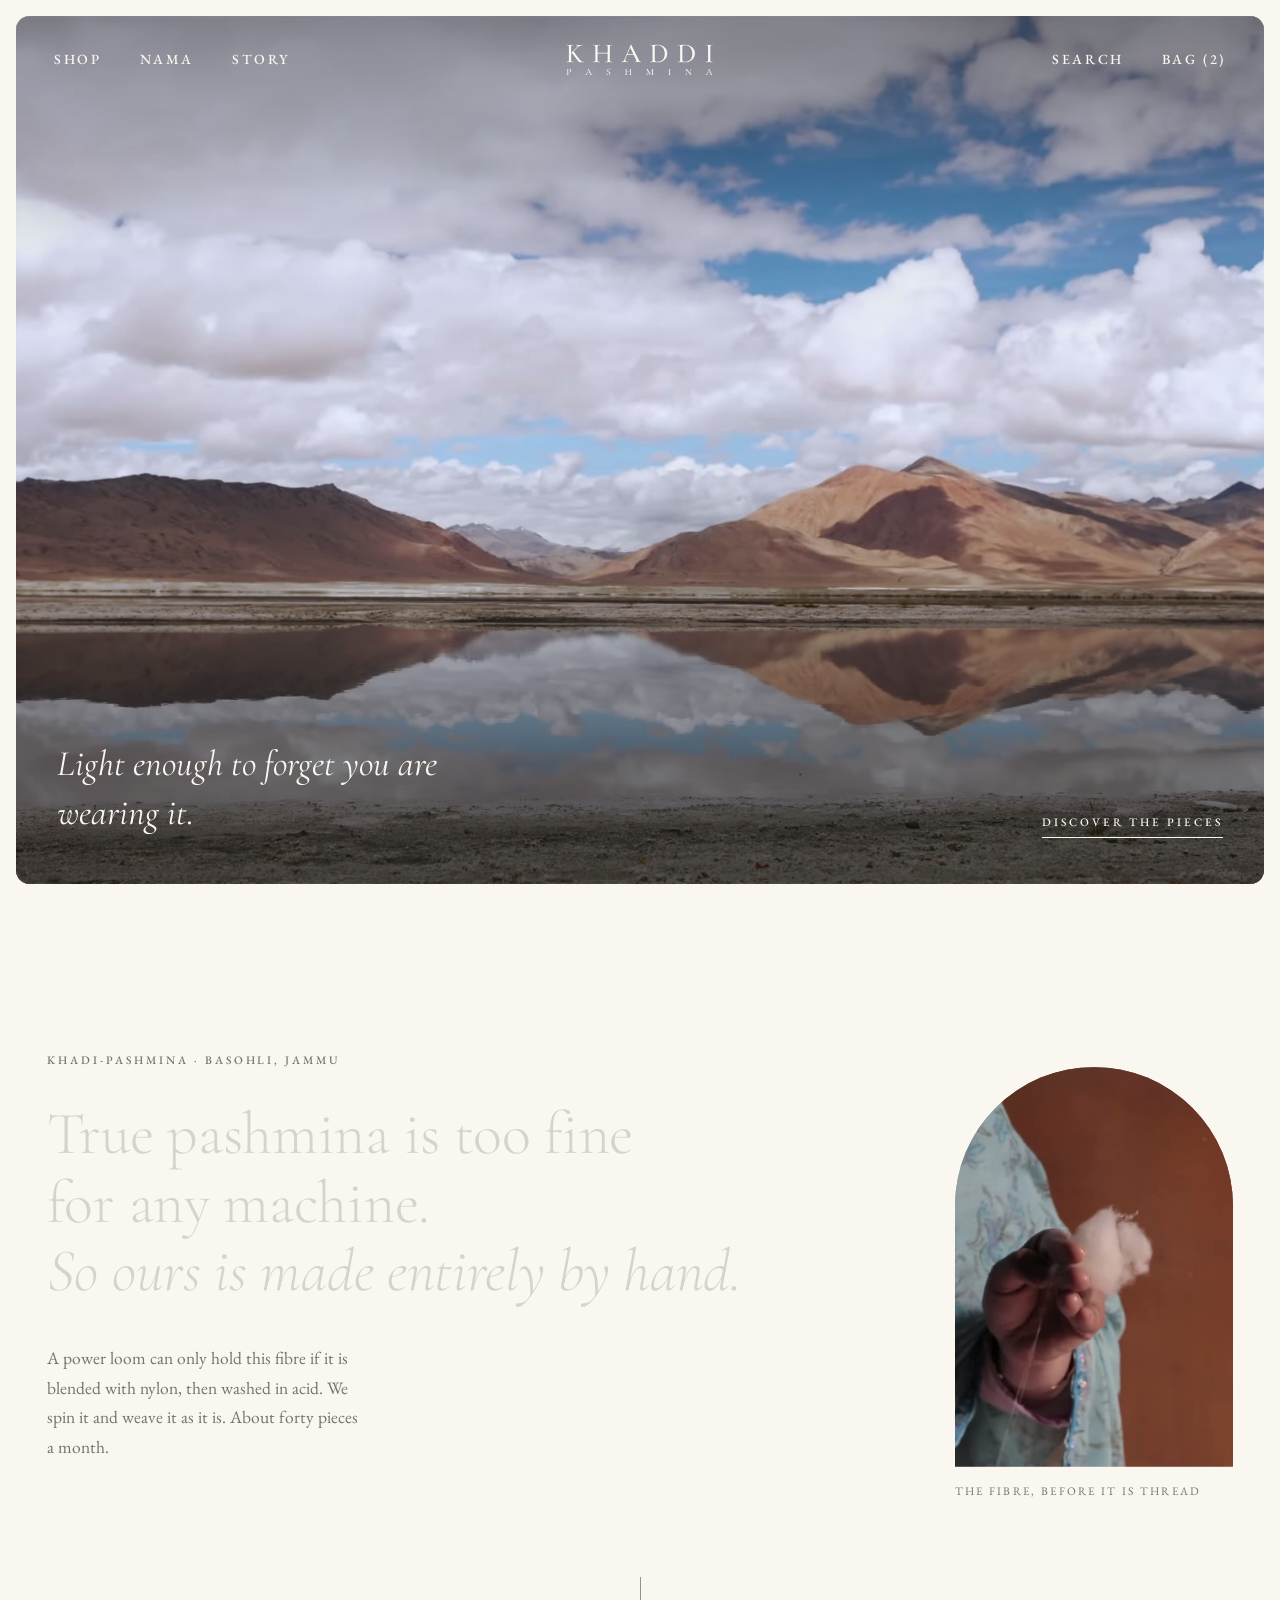
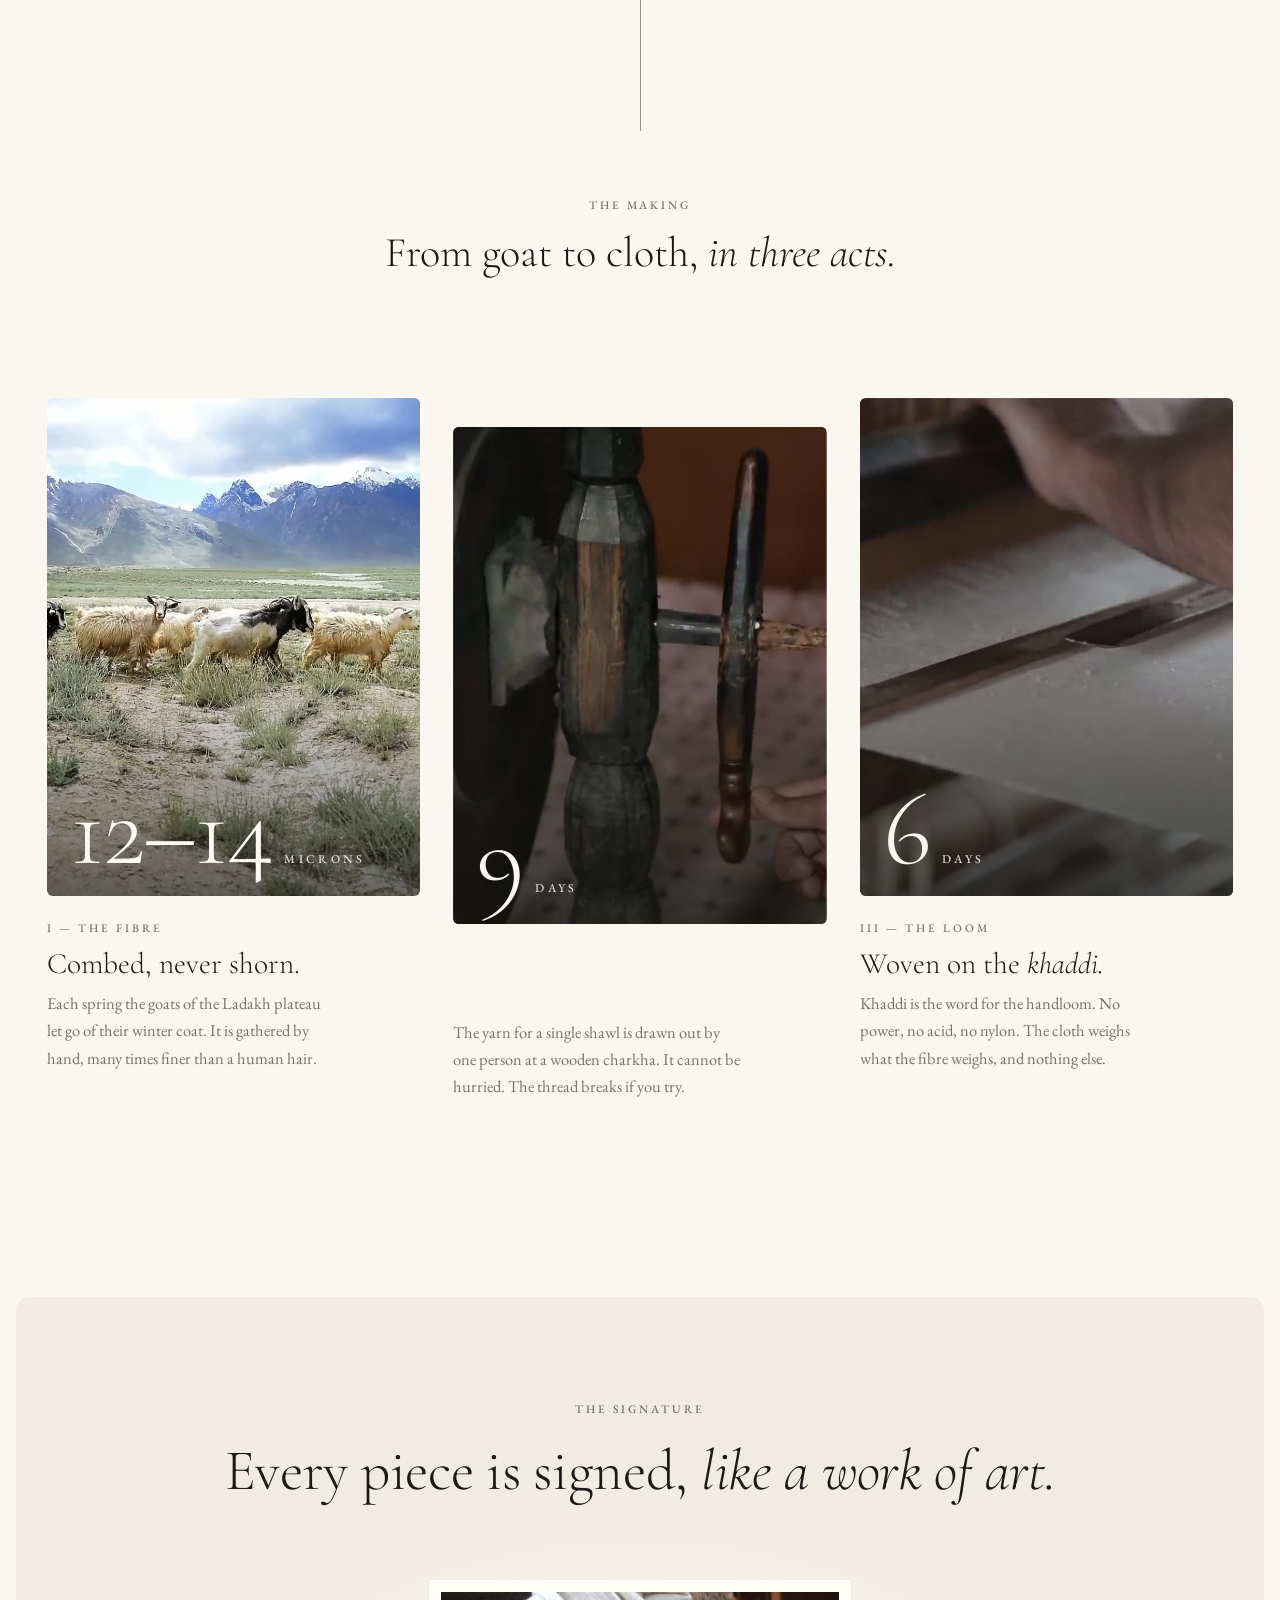
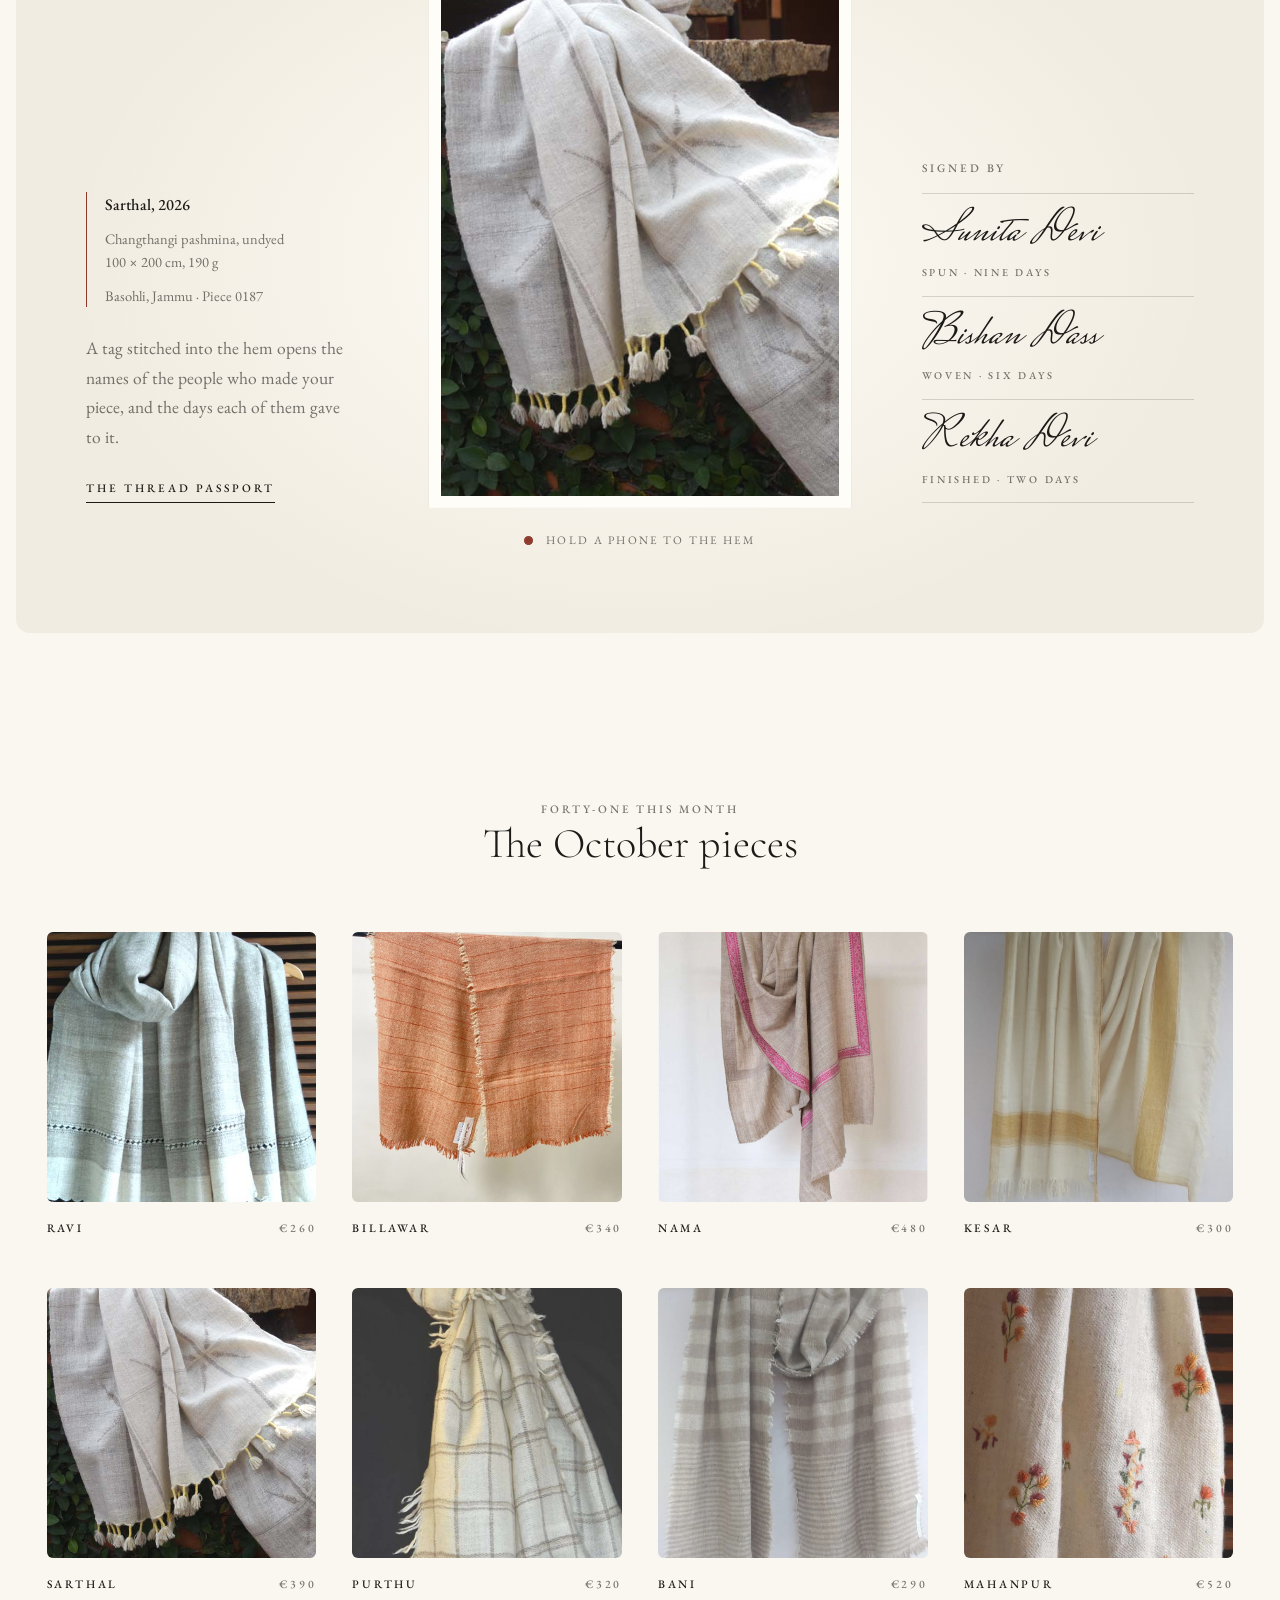
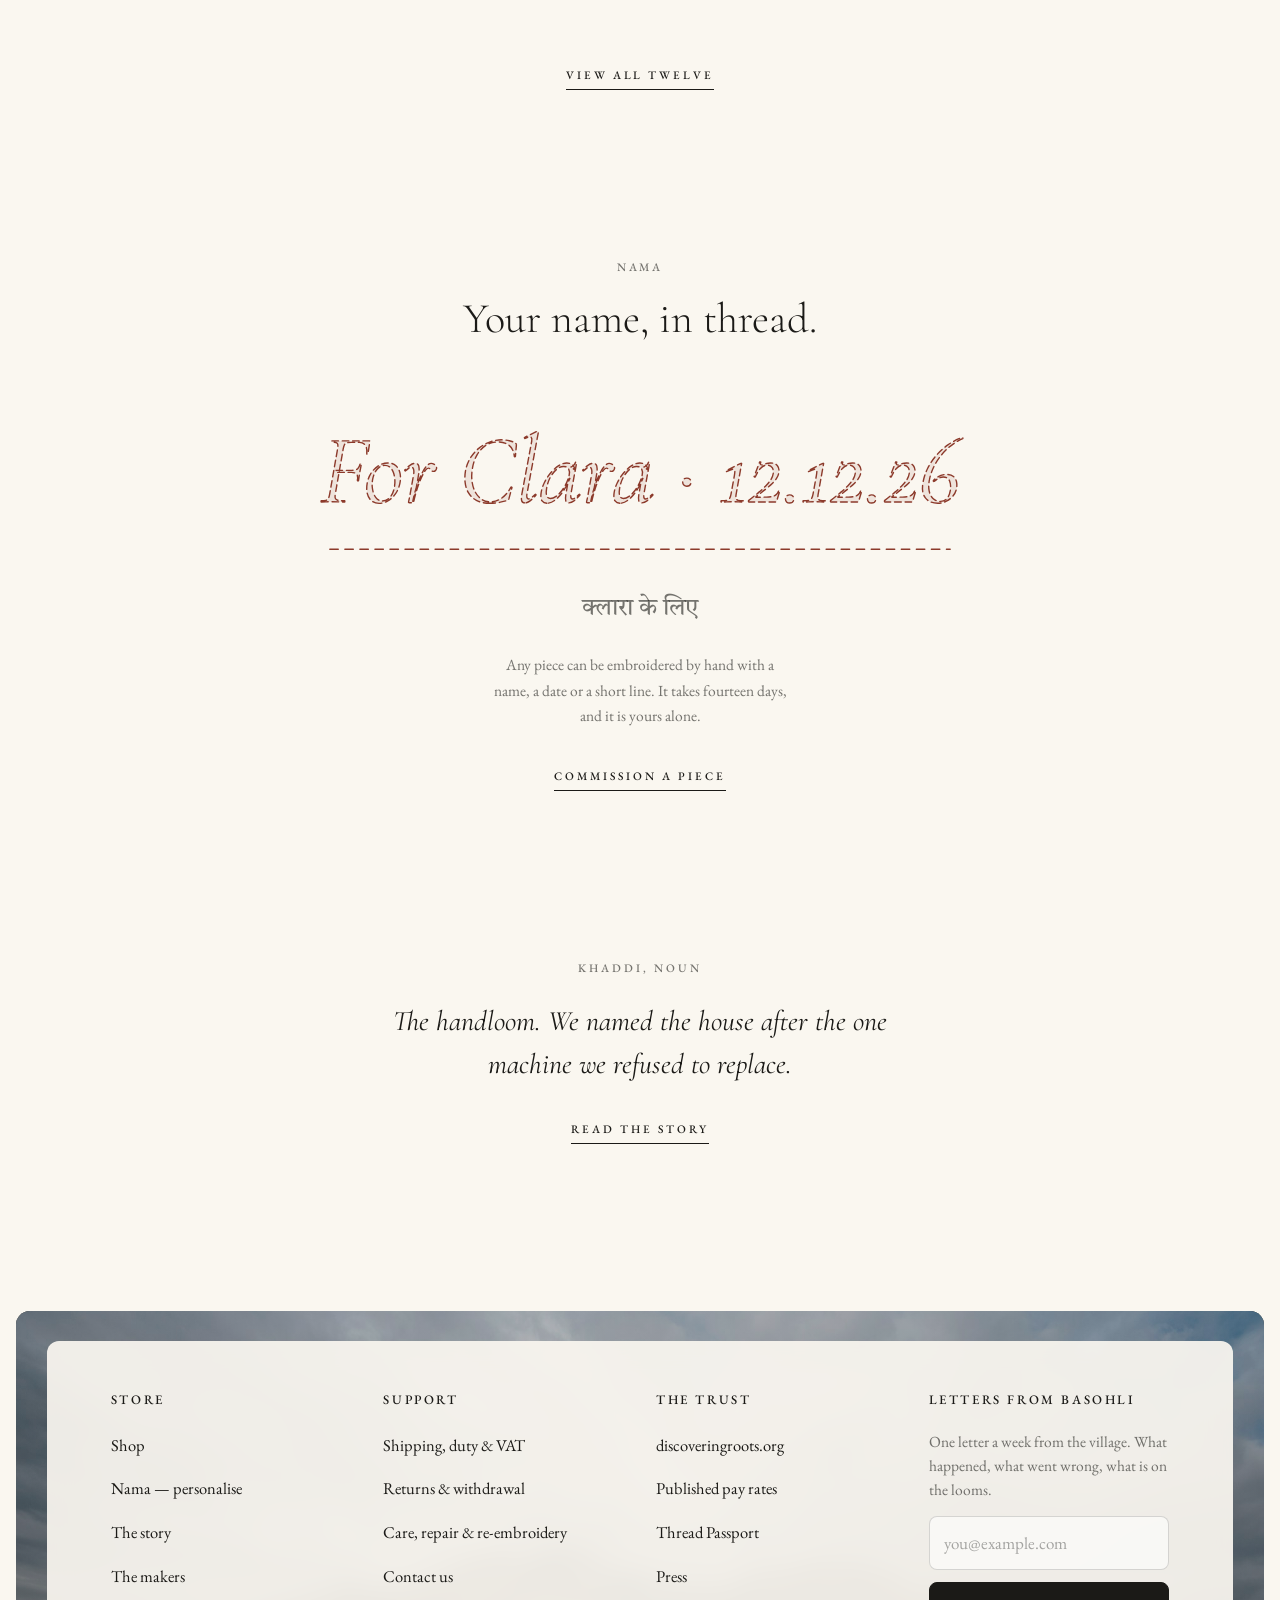
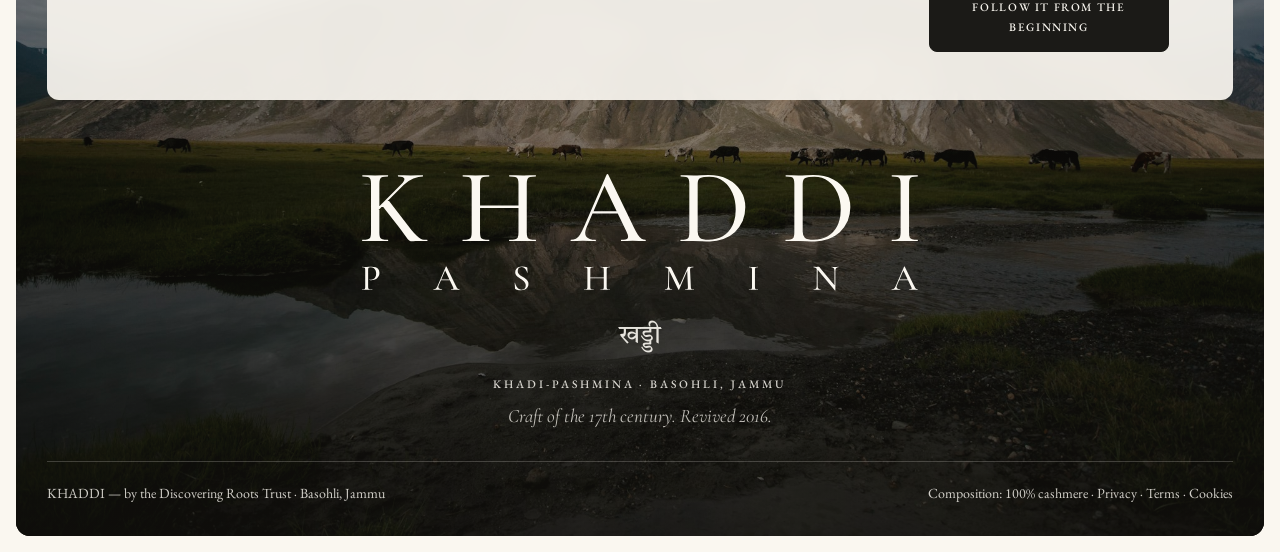
==== commit 29974f87: "Redesign the store mock-up in a quiet gallery style - New KHADDI / PASHMINA logo, outlined as SVG (a" ====
--- a/index.html
+++ b/index.html
@@ -3,231 +3,185 @@
 <head>
 <meta charset="utf-8">
 <meta name="viewport" content="width=device-width, initial-scale=1">
-<title>KHADDI — Khadi-Pashmina · Basohli, Jammu</title>
-<meta name="description" content="Hand-spun, hand-woven cashmere from Basohli, Jammu. Every piece names the people who made it.">
+<title>KHADDI PASHMINA — Basohli, Jammu</title>
+<meta name="description" content="Pashmina spun and woven entirely by hand in Basohli, Jammu. About forty pieces a month, each signed by the people who made it.">
+<link rel="icon" href="assets/logo/khaddi-pashmina.svg" type="image/svg+xml">
 <link rel="preconnect" href="https://fonts.googleapis.com">
 <link rel="preconnect" href="https://fonts.gstatic.com" crossorigin>
-<link href="https://fonts.googleapis.com/css2?family=Bodoni+Moda:ital,opsz,wght@0,6..96,400;0,6..96,500;1,6..96,400&family=Karla:ital,wght@0,300;0,400;0,700;1,400&family=Tiro+Devanagari+Hindi&display=swap" rel="stylesheet">
+<link href="https://fonts.googleapis.com/css2?family=Cormorant+Garamond:ital,wght@0,300;0,400;0,500;1,300;1,400&family=EB+Garamond:ital,wght@0,400;0,500;1,400&family=Tiro+Devanagari+Hindi&family=Mrs+Saint+Delafield&display=swap" rel="stylesheet">
 <link rel="stylesheet" href="assets/css/khaddi.css">
+<script>document.documentElement.classList.add('js')</script>
 </head>
 <body class="home">
 
 <header class="site-header">
-  <nav class="nav" aria-label="Primary">
-    <a href="shop.html">Shop</a>
-    <a href="nama.html">Nāma</a>
-    <a href="story.html">The Story</a>
-    <a href="makers.html">The Makers</a>
-  </nav>
-  <a class="wordmark" href="index.html" aria-label="KHADDI home">KHADDI</a>
-  <nav class="nav nav-right" aria-label="Account">
-    <a href="passport.html">Thread Passport</a>
-    <a href="#">EUR € · DDP</a>
-    <a href="#">Cart (0)</a>
-    <a href="contact.html">Contact</a>
-  </nav>
-  <div class="m-actions">
-    <details>
-      <summary aria-label="Menu"><svg width="24" height="24" viewBox="0 0 24 24" fill="none" stroke="currentColor" stroke-width="2" stroke-linecap="round" aria-hidden="true"><path d="M3 7h18M3 12h18M3 17h18"/></svg></summary>
-      <div class="m-menu">
-        <a href="shop.html">Shop</a><a href="nama.html">Nāma</a><a href="story.html">The Story</a><a href="makers.html">The Makers</a><a href="passport.html">Thread Passport</a><a href="contact.html">Contact</a>
-      </div>
-    </details>
-    <a href="#" aria-label="Cart"><svg width="24" height="24" viewBox="0 0 24 24" fill="none" stroke="currentColor" stroke-width="2" aria-hidden="true"><path d="M5 8h14l-1 12H6L5 8z"/><path d="M9 8V6a3 3 0 0 1 6 0v2"/></svg></a>
-  </div>
+  <nav class="nav" aria-label="Primary"><a href="shop.html">Shop</a><a href="nama.html">Nama</a><a href="story.html">Story</a></nav>
+  <details class="m-menu"><summary class="label" aria-label="Menu">Menu</summary><div class="sheet"><a href="shop.html">Shop</a><a href="nama.html">Nama</a><a href="story.html">Story</a><a href="makers.html">The makers</a><a href="passport.html">Thread Passport</a><a href="contact.html">Contact</a></div></details>
+  <a class="logo" href="index.html" aria-label="KHADDI PASHMINA — home"><svg viewBox="0 0 531.1 113.8" role="img" aria-label="KHADDI PASHMINA"><path d="M10.43 57.45V11.15Q10.43 8.25 9.85 6.8Q9.27 5.35 7.53 4.8Q5.78 4.25 2.35 4.25Q2.1 4.25 2.1 3.65Q2.1 3.05 2.35 3.05Q4.84 3.05 7.9 3.2Q10.96 3.35 14.34 3.35Q17.98 3.35 21.01 3.2Q24.05 3.05 26.44 3.05Q26.68 3.05 26.68 3.65Q26.68 4.25 26.44 4.25Q23 4.25 21.28 4.85Q19.56 5.45 18.95 6.95Q18.35 8.45 18.35 11.35V57.45Q18.35 60.35 18.9 61.85Q19.46 63.35 21.2 63.85Q22.95 64.35 26.44 64.35Q26.73 64.35 26.73 64.95Q26.73 65.55 26.44 65.55Q23.95 65.55 20.96 65.45Q17.98 65.35 14.34 65.35Q10.96 65.35 7.83 65.45Q4.69 65.55 2.2 65.55Q2 65.55 2 64.95Q2 64.35 2.2 64.35Q5.68 64.35 7.45 63.85Q9.22 63.35 9.83 61.85Q10.43 60.35 10.43 57.45ZM35.9 51.05 20.72 31.51 26.63 26.39 41.43 45.62Q45.77 51.34 48.77 54.94Q51.78 58.55 53.82 60.52Q55.86 62.48 57.43 63.3Q58.99 64.12 60.45 64.24Q61.91 64.35 63.68 64.35Q63.98 64.35 63.98 64.95Q63.98 65.55 63.68 65.55Q59.22 65.55 56.52 65.55Q53.82 65.55 52.48 65.55Q51.42 65.55 50.67 65.63Q49.93 65.7 49.3 65.7Q47.94 65.7 47.05 65.2Q46.16 64.7 44.98 63.2Q43.79 61.7 41.7 58.8Q39.61 55.9 35.9 51.05ZM13.16 37.77 38.91 11.81Q42.66 8.06 41.99 6.16Q41.31 4.25 36.15 4.25Q35.9 4.25 35.9 3.65Q35.9 3.05 36.15 3.05Q38.68 3.05 41.29 3.2Q43.9 3.35 48.17 3.35Q52.36 3.35 54.8 3.2Q57.25 3.05 59.52 3.05Q59.82 3.05 59.82 3.65Q59.82 4.25 59.52 4.25Q55.58 4.25 50.63 6.22Q45.68 8.18 41.34 12.41L15.7 37.85ZM150.29 11.35Q150.29 8.45 149.71 6.95Q149.13 5.45 147.29 4.85Q145.45 4.25 141.66 4.25Q141.36 4.25 141.36 3.65Q141.36 3.05 141.66 3.05Q144.1 3.05 147.23 3.2Q150.36 3.35 154.3 3.35Q157.68 3.35 160.93 3.2Q164.18 3.05 166.61 3.05Q166.91 3.05 166.91 3.65Q166.91 4.25 166.61 4.25Q163.04 4.25 161.21 4.8Q159.37 5.35 158.76 6.8Q158.15 8.25 158.15 11.15V57.45Q158.15 60.35 158.76 61.85Q159.37 63.35 161.21 63.85Q163.04 64.35 166.61 64.35Q166.91 64.35 166.91 64.95Q166.91 65.55 166.61 65.55Q164.18 65.55 160.93 65.45Q157.68 65.35 154.3 65.35Q150.36 65.35 147.23 65.45Q144.1 65.55 141.66 65.55Q141.36 65.55 141.36 64.95Q141.36 64.35 141.66 64.35Q145.45 64.35 147.29 63.85Q149.13 63.35 149.71 61.85Q150.29 60.35 150.29 57.45ZM109.57 34.18V31.87H153.8V34.18ZM105.9 57.45V11.15Q105.9 8.25 105.29 6.8Q104.68 5.35 102.9 4.8Q101.11 4.25 97.55 4.25Q97.3 4.25 97.3 3.65Q97.3 3.05 97.55 3.05Q100.04 3.05 103.15 3.2Q106.26 3.35 109.63 3.35Q113.63 3.35 116.78 3.2Q119.94 3.05 122.45 3.05Q122.65 3.05 122.65 3.65Q122.65 4.25 122.45 4.25Q118.76 4.25 116.92 4.85Q115.08 5.45 114.45 6.95Q113.82 8.45 113.82 11.35V57.45Q113.82 60.35 114.42 61.85Q115.02 63.35 116.9 63.85Q118.78 64.35 122.45 64.35Q122.65 64.35 122.65 64.95Q122.65 65.55 122.45 65.55Q119.83 65.55 116.73 65.45Q113.63 65.35 109.63 65.35Q106.24 65.35 103.07 65.45Q99.89 65.55 97.4 65.55Q97.2 65.55 97.2 64.95Q97.2 64.35 97.4 64.35Q101.02 64.35 102.83 63.85Q104.65 63.35 105.28 61.85Q105.9 60.35 105.9 57.45ZM218.86 39.46 220.03 37.21H247.24L247.94 39.46ZM270.61 64.35Q271.05 64.35 271.05 64.95Q271.05 65.55 270.61 65.55Q267.72 65.55 264.63 65.35Q261.55 65.15 258.71 65.15Q255.48 65.15 253.11 65.35Q250.75 65.55 247.87 65.55Q247.47 65.55 247.47 64.95Q247.47 64.35 247.87 64.35Q252.79 64.35 253.88 62.79Q254.97 61.22 252.8 56.7L231.24 11.93L234.49 7.12L214.92 52.4Q212.33 58.45 214.66 61.4Q216.98 64.35 223.24 64.35Q223.74 64.35 223.74 64.95Q223.74 65.55 223.24 65.55Q220.24 65.55 217.74 65.35Q215.24 65.15 211.44 65.15Q207.76 65.15 205.52 65.35Q203.28 65.55 200.1 65.55Q199.7 65.55 199.7 64.95Q199.7 64.35 200.1 64.35Q202.8 64.35 204.78 63.29Q206.75 62.22 208.6 59.42Q210.44 56.61 212.66 51.45L233.92 2.32Q234.08 2.02 234.68 2Q235.29 1.98 235.39 2.32L259.4 51.85Q261.75 56.72 263.52 59.47Q265.3 62.22 266.99 63.29Q268.68 64.35 270.61 64.35ZM331.78 65.95Q328.8 65.95 324.38 65.65Q319.97 65.35 316.25 65.35Q312.86 65.35 309.73 65.45Q306.6 65.55 304.1 65.55Q303.9 65.55 303.9 64.95Q303.9 64.35 304.1 64.35Q307.58 64.35 309.36 63.85Q311.15 63.35 311.74 61.85Q312.33 60.35 312.33 57.45V11.15Q312.33 8.25 311.74 6.8Q311.15 5.35 309.43 4.8Q307.7 4.25 304.25 4.25Q304 4.25 304 3.65Q304 3.05 304.25 3.05Q306.74 3.05 309.8 3.2Q312.86 3.35 316.26 3.35Q319.67 3.35 323.61 3.1Q327.56 2.85 330.38 2.85Q340.94 2.85 348.81 6.85Q356.68 10.85 361.06 17.75Q365.44 24.65 365.44 33.25Q365.44 40.75 362.78 46.8Q360.12 52.85 355.45 57.1Q350.77 61.35 344.67 63.65Q338.57 65.95 331.78 65.95ZM330.78 64.2Q338.25 64.2 343.99 60.9Q349.73 57.59 353.03 51.15Q356.32 44.7 356.32 35.45Q356.32 26.79 353.26 19.81Q350.19 12.82 344.61 8.69Q339.03 4.56 331.32 4.56Q325.34 4.56 322.79 5.74Q320.25 6.92 320.25 11.35V56.35Q320.25 60.38 322.24 62.29Q324.24 64.2 330.78 64.2ZM431.38 65.95Q428.4 65.95 423.98 65.65Q419.57 65.35 415.85 65.35Q412.46 65.35 409.33 65.45Q406.2 65.55 403.7 65.55Q403.5 65.55 403.5 64.95Q403.5 64.35 403.7 64.35Q407.18 64.35 408.96 63.85Q410.75 63.35 411.34 61.85Q411.93 60.35 411.93 57.45V11.15Q411.93 8.25 411.34 6.8Q410.75 5.35 409.03 4.8Q407.3 4.25 403.85 4.25Q403.6 4.25 403.6 3.65Q403.6 3.05 403.85 3.05Q406.34 3.05 409.4 3.2Q412.46 3.35 415.86 3.35Q419.27 3.35 423.21 3.1Q427.16 2.85 429.98 2.85Q440.54 2.85 448.41 6.85Q456.28 10.85 460.66 17.75Q465.04 24.65 465.04 33.25Q465.04 40.75 462.38 46.8Q459.72 52.85 455.05 57.1Q450.37 61.35 444.27 63.65Q438.17 65.95 431.38 65.95ZM430.38 64.2Q437.85 64.2 443.59 60.9Q449.33 57.59 452.63 51.15Q455.92 44.7 455.92 35.45Q455.92 26.79 452.86 19.81Q449.79 12.82 444.21 8.69Q438.63 4.56 430.92 4.56Q424.94 4.56 422.39 5.74Q419.85 6.92 419.85 11.35V56.35Q419.85 60.38 421.84 62.29Q423.84 64.2 430.38 64.2ZM520.75 57.45Q520.75 60.35 521.3 61.85Q521.86 63.35 523.6 63.85Q525.35 64.35 528.84 64.35Q529.08 64.35 529.08 64.95Q529.08 65.55 528.84 65.55Q526.33 65.55 523.31 65.45Q520.29 65.35 516.64 65.35Q513.19 65.35 510.1 65.45Q507.01 65.55 504.5 65.55Q504.25 65.55 504.25 64.95Q504.25 64.35 504.52 64.35Q507.98 64.35 509.75 63.85Q511.52 63.35 512.13 61.85Q512.73 60.35 512.73 57.45V11.15Q512.73 8.25 512.14 6.8Q511.55 5.35 509.76 4.8Q507.98 4.25 504.5 4.25Q504.25 4.25 504.25 3.65Q504.25 3.05 504.5 3.05Q507.01 3.05 510.1 3.2Q513.19 3.35 516.64 3.35Q520.29 3.35 523.36 3.2Q526.44 3.05 528.84 3.05Q529.08 3.05 529.08 3.65Q529.08 4.25 528.84 4.25Q525.38 4.25 523.65 4.85Q521.93 5.45 521.34 6.95Q520.75 8.45 520.75 11.35ZM7.69 108.84Q7.69 109.89 7.95 110.43Q8.22 110.97 9.07 111.18Q9.92 111.39 11.6 111.39Q11.71 111.39 11.71 111.6Q11.71 111.81 11.6 111.81Q10.48 111.81 9.17 111.78Q7.86 111.74 6.32 111.74Q5.14 111.74 4.05 111.78Q2.96 111.81 2.09 111.81Q2 111.81 2 111.6Q2 111.39 2.09 111.39Q3.31 111.39 3.91 111.22Q4.51 111.04 4.71 110.52Q4.92 109.99 4.92 108.98V92.77Q4.92 91.76 4.71 91.25Q4.51 90.74 3.91 90.55Q3.31 90.36 2.09 90.36Q2 90.36 2 90.15Q2 89.94 2.09 89.94Q2.96 89.94 4.03 89.99Q5.1 90.04 6.28 90.04Q7.16 90.04 8.49 89.94Q9.82 89.83 11.12 89.83Q13.17 89.83 14.8 90.42Q16.43 91.01 17.4 92.27Q18.37 93.53 18.4 95.57Q18.43 97.4 17.75 98.73Q17.08 100.06 15.94 100.92Q14.8 101.79 13.43 102.22Q12.06 102.64 10.71 102.64Q10.3 102.64 9.86 102.61Q9.43 102.57 9.03 102.47Q8.9 102.43 8.95 102.21Q8.99 101.98 9.11 102.01Q9.41 102.08 9.75 102.12Q10.09 102.15 10.34 102.15Q11.64 102.15 12.77 101.52Q13.9 100.89 14.6 99.59Q15.3 98.28 15.3 96.32Q15.3 94.43 14.65 93.12Q14 91.81 12.85 91.12Q11.7 90.43 10.17 90.43Q9.2 90.43 8.66 90.58Q8.12 90.72 7.9 91.23Q7.69 91.74 7.69 92.84ZM76.2 102.68 76.61 101.89H86.13L86.38 102.68ZM94.31 111.39Q94.46 111.39 94.46 111.6Q94.46 111.81 94.31 111.81Q93.3 111.81 92.22 111.74Q91.14 111.67 90.15 111.67Q89.01 111.67 88.19 111.74Q87.36 111.81 86.35 111.81Q86.21 111.81 86.21 111.6Q86.21 111.39 86.35 111.39Q88.08 111.39 88.46 110.85Q88.84 110.3 88.08 108.72L80.53 93.05L81.67 91.36L74.82 107.21Q73.91 109.33 74.73 110.36Q75.54 111.39 77.73 111.39Q77.91 111.39 77.91 111.6Q77.91 111.81 77.73 111.81Q76.68 111.81 75.81 111.74Q74.93 111.67 73.6 111.67Q72.31 111.67 71.53 111.74Q70.75 111.81 69.63 111.81Q69.49 111.81 69.49 111.6Q69.49 111.39 69.63 111.39Q70.58 111.39 71.27 111.02Q71.96 110.65 72.61 109.67Q73.25 108.68 74.03 106.88L81.47 89.68Q81.52 89.58 81.74 89.57Q81.95 89.56 81.98 89.68L90.39 107.02Q91.21 108.72 91.83 109.68Q92.45 110.65 93.04 111.02Q93.63 111.39 94.31 111.39ZM149.61 93.86Q149.61 95.27 150.31 96.28Q151.01 97.3 152.13 98.09Q153.25 98.87 154.5 99.64Q155.81 100.42 157.01 101.29Q158.2 102.16 158.99 103.33Q159.78 104.5 159.78 106.18Q159.78 107.9 158.9 109.27Q158.02 110.64 156.39 111.44Q154.76 112.23 152.47 112.23Q151.57 112.23 150.65 112.08Q149.72 111.93 148.87 111.64Q148.02 111.36 147.33 110.95Q147.17 110.84 147.1 110.7Q147.02 110.56 147 110.28L146.67 105.28Q146.63 105.1 146.82 105.09Q147.02 105.07 147.05 105.21Q147.36 106.27 147.88 107.39Q148.39 108.52 149.14 109.45Q149.89 110.39 150.92 110.98Q151.95 111.57 153.3 111.57Q154.26 111.57 155.15 111.22Q156.04 110.88 156.61 110.04Q157.18 109.21 157.18 107.76Q157.18 106.08 156.43 104.93Q155.69 103.77 154.53 102.92Q153.38 102.07 152.1 101.3Q150.87 100.53 149.73 99.7Q148.6 98.88 147.89 97.77Q147.18 96.67 147.18 95.07Q147.18 93.19 148.17 91.97Q149.17 90.74 150.73 90.15Q152.3 89.55 153.95 89.55Q155.02 89.55 156.13 89.76Q157.25 89.97 158.18 90.36Q158.49 90.48 158.59 90.65Q158.7 90.81 158.7 91L158.87 95.36Q158.87 95.48 158.7 95.51Q158.52 95.53 158.47 95.41Q158.34 94.8 158 93.91Q157.66 93.02 157.06 92.17Q156.46 91.31 155.53 90.73Q154.6 90.15 153.27 90.15Q152.05 90.15 151.24 90.65Q150.42 91.16 150.02 91.99Q149.61 92.81 149.61 93.86ZM231.2 92.84Q231.2 91.83 230.99 91.3Q230.79 90.78 230.15 90.57Q229.5 90.36 228.18 90.36Q228.07 90.36 228.07 90.15Q228.07 89.94 228.18 89.94Q229.03 89.94 230.13 89.99Q231.22 90.04 232.6 90.04Q233.78 90.04 234.92 89.99Q236.06 89.94 236.91 89.94Q237.01 89.94 237.01 90.15Q237.01 90.36 236.91 90.36Q235.66 90.36 235.02 90.55Q234.37 90.74 234.16 91.25Q233.95 91.76 233.95 92.77V108.98Q233.95 109.99 234.16 110.52Q234.37 111.04 235.02 111.22Q235.66 111.39 236.91 111.39Q237.01 111.39 237.01 111.6Q237.01 111.81 236.91 111.81Q236.06 111.81 234.92 111.78Q233.78 111.74 232.6 111.74Q231.22 111.74 230.13 111.78Q229.03 111.81 228.18 111.81Q228.07 111.81 228.07 111.6Q228.07 111.39 228.18 111.39Q229.5 111.39 230.15 111.22Q230.79 111.04 230.99 110.52Q231.2 109.99 231.2 108.98ZM216.94 100.83V100.03H232.42V100.83ZM215.66 108.98V92.77Q215.66 91.76 215.45 91.25Q215.23 90.74 214.61 90.55Q213.98 90.36 212.73 90.36Q212.65 90.36 212.65 90.15Q212.65 89.94 212.73 89.94Q213.61 89.94 214.69 89.99Q215.78 90.04 216.96 90.04Q218.36 90.04 219.47 89.99Q220.57 89.94 221.45 89.94Q221.52 89.94 221.52 90.15Q221.52 90.36 221.45 90.36Q220.16 90.36 219.52 90.57Q218.87 90.78 218.65 91.3Q218.43 91.83 218.43 92.84V108.98Q218.43 109.99 218.64 110.52Q218.85 111.04 219.51 111.22Q220.17 111.39 221.45 111.39Q221.52 111.39 221.52 111.6Q221.52 111.81 221.45 111.81Q220.54 111.81 219.45 111.78Q218.36 111.74 216.96 111.74Q215.78 111.74 214.67 111.78Q213.56 111.81 212.68 111.81Q212.61 111.81 212.61 111.6Q212.61 111.39 212.68 111.39Q213.95 111.39 214.59 111.22Q215.22 111.04 215.44 110.52Q215.66 109.99 215.66 108.98ZM292.15 107.81 292.5 90.74 293.38 90.81 293.03 107.81Q293 109.63 293.69 110.51Q294.38 111.39 295.99 111.39Q296.07 111.39 296.07 111.6Q296.07 111.81 295.99 111.81Q295.22 111.81 294.4 111.78Q293.59 111.74 292.59 111.74Q291.63 111.74 290.8 111.78Q289.96 111.81 289.23 111.81Q289.14 111.81 289.14 111.6Q289.14 111.39 289.23 111.39Q290.68 111.39 291.4 110.51Q292.11 109.63 292.15 107.81ZM316.65 111.39Q316.74 111.39 316.74 111.6Q316.74 111.81 316.65 111.81Q315.78 111.81 314.69 111.78Q313.6 111.74 312.4 111.74Q311.22 111.74 310.22 111.78Q309.21 111.81 308.4 111.81Q308.31 111.81 308.31 111.6Q308.31 111.39 308.4 111.39Q310.1 111.39 310.59 110.94Q311.09 110.48 311 108.98L310.29 92.5L311.65 90.52L302.59 111.57Q302.56 111.71 302.32 111.71Q302.08 111.71 302.01 111.57L292.89 92.84Q291.68 90.36 289.48 90.36Q289.39 90.36 289.39 90.15Q289.39 89.94 289.48 89.94Q290.1 89.94 290.78 89.97Q291.47 90.01 291.94 90.01Q292.62 90.01 293.15 89.97Q293.69 89.94 293.98 89.94Q294.47 89.94 294.74 90.27Q295.02 90.6 295.59 91.76L303.53 107.9L302.24 110.13L310.66 90.81Q310.85 90.38 311.12 90.16Q311.38 89.94 311.71 89.94Q311.96 89.94 312.33 89.97Q312.7 90.01 313.18 90.01Q314.19 90.01 314.85 89.97Q315.51 89.94 316.21 89.94Q316.29 89.94 316.29 90.15Q316.29 90.36 316.21 90.36Q314.54 90.36 313.76 90.9Q312.97 91.44 313.03 92.88L313.77 108.98Q313.82 109.99 314.03 110.52Q314.24 111.04 314.85 111.22Q315.45 111.39 316.65 111.39ZM374.58 108.98Q374.58 109.99 374.78 110.52Q374.97 111.04 375.58 111.22Q376.19 111.39 377.41 111.39Q377.5 111.39 377.5 111.6Q377.5 111.81 377.41 111.81Q376.54 111.81 375.48 111.78Q374.42 111.74 373.14 111.74Q371.94 111.74 370.86 111.78Q369.77 111.81 368.9 111.81Q368.81 111.81 368.81 111.6Q368.81 111.39 368.9 111.39Q370.11 111.39 370.73 111.22Q371.35 111.04 371.57 110.52Q371.78 109.99 371.78 108.98V92.77Q371.78 91.76 371.57 91.25Q371.36 90.74 370.74 90.55Q370.11 90.36 368.9 90.36Q368.81 90.36 368.81 90.15Q368.81 89.94 368.9 89.94Q369.77 89.94 370.86 89.99Q371.94 90.04 373.14 90.04Q374.42 90.04 375.5 89.99Q376.57 89.94 377.41 89.94Q377.5 89.94 377.5 90.15Q377.5 90.36 377.41 90.36Q376.2 90.36 375.6 90.57Q375 90.78 374.79 91.3Q374.58 91.83 374.58 92.84ZM433.15 107.81V90.74L434.05 90.81V107.81Q434.05 109.63 434.72 110.51Q435.39 111.39 436.82 111.39Q436.91 111.39 436.91 111.6Q436.91 111.81 436.82 111.81Q436.1 111.81 435.34 111.78Q434.57 111.74 433.65 111.74Q432.72 111.74 431.85 111.78Q430.97 111.81 430.21 111.81Q430.12 111.81 430.12 111.6Q430.12 111.39 430.21 111.39Q431.75 111.39 432.45 110.51Q433.15 109.63 433.15 107.81ZM450.87 112.26Q450.87 112.35 450.7 112.37Q450.53 112.38 450.46 112.35L434 92.81Q432.77 91.37 431.87 90.87Q430.97 90.36 430.11 90.36Q430.02 90.36 430.02 90.15Q430.02 89.94 430.11 89.94Q430.75 89.94 431.43 89.97Q432.11 90.01 432.66 90.01Q433.5 90.01 434.19 89.97Q434.89 89.94 435.26 89.94Q435.71 89.94 435.91 90.34Q436.11 90.74 436.93 91.76L450.59 108.2ZM450.87 93.98V112.26L449.99 111.19V93.98Q449.99 92.16 449.33 91.26Q448.68 90.36 447.25 90.36Q447.18 90.36 447.18 90.15Q447.18 89.94 447.25 89.94Q447.99 89.94 448.75 89.99Q449.51 90.04 450.44 90.04Q451.3 90.04 452.16 89.99Q453.01 89.94 453.72 89.94Q453.81 89.94 453.81 90.15Q453.81 90.36 453.72 90.36Q452.26 90.36 451.56 91.26Q450.87 92.16 450.87 93.98ZM510.82 102.68 511.22 101.89H520.75L520.99 102.68ZM528.92 111.39Q529.08 111.39 529.08 111.6Q529.08 111.81 528.92 111.81Q527.91 111.81 526.83 111.74Q525.75 111.67 524.76 111.67Q523.63 111.67 522.8 111.74Q521.98 111.81 520.97 111.81Q520.83 111.81 520.83 111.6Q520.83 111.39 520.97 111.39Q522.69 111.39 523.07 110.85Q523.45 110.3 522.69 108.72L515.15 93.05L516.28 91.36L509.43 107.21Q508.53 109.33 509.34 110.36Q510.16 111.39 512.35 111.39Q512.52 111.39 512.52 111.6Q512.52 111.81 512.35 111.81Q511.3 111.81 510.42 111.74Q509.55 111.67 508.22 111.67Q506.93 111.67 506.14 111.74Q505.36 111.81 504.25 111.81Q504.11 111.81 504.11 111.6Q504.11 111.39 504.25 111.39Q505.19 111.39 505.88 111.02Q506.58 110.65 507.22 109.67Q507.86 108.68 508.64 106.88L516.08 89.68Q516.14 89.58 516.35 89.57Q516.56 89.56 516.6 89.68L525 107.02Q525.82 108.72 526.45 109.68Q527.07 110.65 527.66 111.02Q528.25 111.39 528.92 111.39Z"/></svg></a>
+  <nav class="nav right" aria-label="Secondary"><a href="#">Search</a><a href="bag.html">Bag (2)</a></nav>
+  <a class="bag" href="bag.html">Bag (2)</a>
 </header>
 <main>
 
-  <section class="hero">
-    <img class="bg" src="assets/img/hero-loom.jpg" alt="A shuttle resting on a wooden handloom">
-    <div class="hero-meta">This month · 41 pieces made<br>0187 of 2026</div>
-    <div class="hero-copy">
-      <div><p class="label">Hand-spun, hand-woven cashmere from Basohli, Jammu.</p><h1>A week of one person’s life, in every piece.</h1></div>
-      <a class="btn" href="shop.html">Shop the cloth</a>
+  <section class="hero full bleed">
+    <img src="assets/img/hero-poster.jpg" alt="A lake on the high plateau of Ladakh">
+    <video autoplay muted loop playsinline preload="metadata" poster="assets/img/hero-poster.jpg" aria-hidden="true"><source src="assets/video/hero.mp4" type="video/mp4"></video>
+    <div class="caption">
+      <h1 class="statement">Light enough to forget you are wearing it.</h1>
+      <a class="more" href="shop.html">Discover the pieces</a>
     </div>
   </section>
 
-  <div class="ticker" aria-hidden="true"><div class="ticker-track"><span>This month: <b>41 pieces</b> made</span><span>No power loom, ever</span><span>Fibre: Changthangi, Ladakh · 12–14µ</span><span>Composition: 100% cashmere</span><span>Duty and VAT paid on every order</span><span>Nāma cut-off for Christmas: <b>25 November</b></span><span>No acid wash. No synthetic reinforcement</span><span>This month: <b>41 pieces</b> made</span><span>No power loom, ever</span><span>Fibre: Changthangi, Ladakh · 12–14µ</span><span>Composition: 100% cashmere</span><span>Duty and VAT paid on every order</span><span>Nāma cut-off for Christmas: <b>25 November</b></span><span>No acid wash. No synthetic reinforcement</span></div></div>
+  <section class="manifesto room">
+    <div class="mani-words">
+      <p class="label soft reveal">Khadi-Pashmina · Basohli, Jammu</p>
+      <h2 class="display">
+        <span class="line ink reveal" style="--d:.1s">True pashmina is too fine</span>
+        <span class="line ink reveal" style="--d:.25s">for any machine.</span>
+        <span class="line ink reveal" style="--d:.5s"><em>So ours is made entirely by hand.</em></span>
+      </h2>
+      <p class="mani-note reveal" style="--d:.7s">A power loom can only hold this fibre if it is blended with nylon, then washed in acid. We spin it and weave it as it is. About forty pieces a month.</p>
+    </div>
+    <figure class="arch unveil"><div class="plate"><img src="assets/img/clip-tuft.jpg" alt="Raw pashmina fibre drawn out by hand" loading="lazy"><video autoplay muted loop playsinline preload="metadata" poster="assets/img/clip-tuft.jpg" aria-hidden="true"><source src="assets/video/tuft.mp4" type="video/mp4"></video></div><figcaption>The fibre, before it is thread</figcaption></figure>
+  </section>
 
-  <section class="section" style="padding-top:32px">
-    <div class="grid g3">
-      <a class="card" href="product.html">
-        <div class="card-media">
-          <span class="pill ">Hand-spun</span>
-          <img src="assets/img/products/ravi-1.jpg" alt="The Ravi Stole, Stole · plain weave" loading="lazy">
-          <img class="alt" src="assets/img/products/ravi-2.jpg" alt="" loading="lazy">
-          <div class="card-tools">
-            <span class="sw on" style="background:#b8aea0" title="grey"></span><span class="sw" style="background:#efe6d2" title="undyed"></span><span class="sw" style="background:#8c7b6b" title="taupe"></span>
-            <span class="stock">4 of 41 left</span>
-            <span class="heart"><svg width="18" height="18" viewBox="0 0 24 24" fill="none" stroke="currentColor" stroke-width="2" aria-hidden="true"><path d="M12 20s-7-4.4-7-10a4 4 0 0 1 7-2.6A4 4 0 0 1 19 10c0 5.6-7 10-7 10z"/></svg></span>
-          </div>
-        </div>
-        <div class="card-info">
-          <h3>The Ravi Stole</h3><span class="price">€260</span>
-          <span class="by"><span class="avatar">SD</span>Spun by Shabnam Devi · 9 days</span>
-        </div>
-      </a>
-      <a class="card" href="product.html">
-        <div class="card-media">
-          <span class="pill ">Natural dye</span>
-          <img src="assets/img/products/billawar-1.jpg" alt="The Billawar Stole, Stole · madder root" loading="lazy">
-          <img class="alt" src="assets/img/products/billawar-2.jpg" alt="" loading="lazy">
-          <div class="card-tools">
-            <span class="sw on" style="background:#a72f24" title="madder"></span><span class="sw" style="background:#efe6d2" title="undyed"></span>
-            <span class="stock">2 of 41 left</span>
-            <span class="heart"><svg width="18" height="18" viewBox="0 0 24 24" fill="none" stroke="currentColor" stroke-width="2" aria-hidden="true"><path d="M12 20s-7-4.4-7-10a4 4 0 0 1 7-2.6A4 4 0 0 1 19 10c0 5.6-7 10-7 10z"/></svg></span>
-          </div>
-        </div>
-        <div class="card-info">
-          <h3>The Billawar Stole</h3><span class="price">€340</span>
-          <span class="by"><span class="avatar">KK</span>Spun by Kamlesh Kumari · 11 days</span>
-        </div>
-      </a>
-      <a class="card" href="product.html">
-        <div class="card-media">
-          <span class="pill madder">Nāma</span>
-          <img src="assets/img/products/nama-1.jpg" alt="The Nāma Shawl, Shawl · your name, hand-embroidered" loading="lazy">
-          <img class="alt" src="assets/img/products/nama-2.jpg" alt="" loading="lazy">
-          <div class="card-tools">
-            <span class="sw on" style="background:#c2477e" title="rose"></span><span class="sw" style="background:#1c3f94" title="lapis"></span><span class="sw" style="background:#d99331" title="saffron"></span>
-            <span class="stock">Order by 25 Nov</span>
-            <span class="heart"><svg width="18" height="18" viewBox="0 0 24 24" fill="none" stroke="currentColor" stroke-width="2" aria-hidden="true"><path d="M12 20s-7-4.4-7-10a4 4 0 0 1 7-2.6A4 4 0 0 1 19 10c0 5.6-7 10-7 10z"/></svg></span>
-          </div>
-        </div>
-        <div class="card-info">
-          <h3>The Nāma Shawl</h3><span class="price">€480</span>
-          <span class="by"><span class="avatar">RD</span>Spun by Rekha Devi · 15 days</span>
-        </div>
-      </a>
-    </div>
-    <div class="grid g2" style="margin-top:16px">
-      <a class="card lg" href="product.html">
-        <div class="card-media">
-          <span class="pill ">Hand-spun</span>
-          <img src="assets/img/products/sarthal-1.jpg" alt="The Sarthal Shawl, Shawl · hand-knotted tassels" loading="lazy">
-          <img class="alt" src="assets/img/products/sarthal-2.jpg" alt="" loading="lazy">
-          <div class="card-tools">
-            <span class="sw on" style="background:#efe6d2" title="undyed"></span><span class="sw" style="background:#b8aea0" title="grey"></span>
-            <span class="sp"></span>
-            <span class="heart"><svg width="18" height="18" viewBox="0 0 24 24" fill="none" stroke="currentColor" stroke-width="2" aria-hidden="true"><path d="M12 20s-7-4.4-7-10a4 4 0 0 1 7-2.6A4 4 0 0 1 19 10c0 5.6-7 10-7 10z"/></svg></span>
-          </div>
-        </div>
-        <div class="card-info">
-          <h3>The Sarthal Shawl</h3><span class="price">€390</span>
-          <span class="by"><span class="avatar">SD</span>Spun by Sunita Devi · 13 days</span>
-        </div>
-      </a>
-      <a class="card lg" href="product.html">
-        <div class="card-media">
-          <span class="pill ">Hand-spun</span>
-          <img src="assets/img/products/purthu-1.jpg" alt="The Purthu Check, Shawl · open check" loading="lazy">
-          <img class="alt" src="assets/img/products/purthu-2.jpg" alt="" loading="lazy">
-          <div class="card-tools">
-            <span class="sw on" style="background:#efe6d2" title="undyed"></span><span class="sw" style="background:#d99331" title="saffron"></span><span class="sw" style="background:#8c7b6b" title="taupe"></span>
-            <span class="sp"></span>
-            <span class="heart"><svg width="18" height="18" viewBox="0 0 24 24" fill="none" stroke="currentColor" stroke-width="2" aria-hidden="true"><path d="M12 20s-7-4.4-7-10a4 4 0 0 1 7-2.6A4 4 0 0 1 19 10c0 5.6-7 10-7 10z"/></svg></span>
-          </div>
-        </div>
-        <div class="card-info">
-          <h3>The Purthu Check</h3><span class="price">€320</span>
-          <span class="by"><span class="avatar">PD</span>Spun by Pushpa Devi · 12 days</span>
-        </div>
-      </a>
+  <div class="thread" aria-hidden="true"></div>
+
+  <section class="acts">
+    <div class="acts-head"><p class="label soft reveal">The making</p><h2 class="title reveal" style="--d:.1s">From goat to cloth, <em>in three acts.</em></h2></div>
+    <div class="tri">
+      
+      <article class="act">
+        <figure class="unveil"><div class="plate"><img src="assets/img/clip-goats.jpg" alt="Pashmina goats on the high plateau" loading="lazy"><video autoplay muted loop playsinline preload="metadata" poster="assets/img/clip-goats.jpg" aria-hidden="true"><source src="assets/video/goats.mp4" type="video/mp4"></video><p class="numeral">12–14<small>microns</small></p></div></figure>
+        <p class="label soft reveal">I — The fibre</p>
+        <h3 class="title reveal" style="--d:.1s">Combed, never shorn.</h3>
+        <p class="reveal" style="--d:.2s">Each spring the goats of the Ladakh plateau let go of their winter coat. It is gathered by hand, many times finer than a human hair.</p>
+      </article>
+      
+      <article class="act">
+        <figure class="unveil"><div class="plate"><img src="assets/img/clip-wheel.jpg" alt="A hand turning a wooden spinning wheel" loading="lazy"><video autoplay muted loop playsinline preload="metadata" poster="assets/img/clip-wheel.jpg" aria-hidden="true"><source src="assets/video/wheel.mp4" type="video/mp4"></video><p class="numeral">9<small>days</small></p></div></figure>
+        <p class="label soft reveal">II — The hand</p>
+        <h3 class="title reveal" style="--d:.1s">One spinner, one wheel.</h3>
+        <p class="reveal" style="--d:.2s">The yarn for a single shawl is drawn out by one person at a wooden charkha. It cannot be hurried. The thread breaks if you try.</p>
+      </article>
+      
+      <article class="act">
+        <figure class="unveil"><div class="plate"><img src="assets/img/clip-loom.jpg" alt="A hand at the reed of a handloom" loading="lazy"><video autoplay muted loop playsinline preload="metadata" poster="assets/img/clip-loom.jpg" aria-hidden="true"><source src="assets/video/loom.mp4" type="video/mp4"></video><p class="numeral">6<small>days</small></p></div></figure>
+        <p class="label soft reveal">III — The loom</p>
+        <h3 class="title reveal" style="--d:.1s">Woven on the <em>khaddi.</em></h3>
+        <p class="reveal" style="--d:.2s">Khaddi is the word for the handloom. No power, no acid, no nylon. The cloth weighs what the fibre weighs, and nothing else.</p>
+      </article>
     </div>
   </section>
 
-  <section class="duo">
-    <div class="frame"><img src="assets/img/hub-charkha.jpg" alt="Spinners working at a charkha in a courtyard" loading="lazy"></div>
-    <div>
-      <p class="eyebrow">The people behind KHADDI</p>
-      <svg class="curve" viewBox="0 0 620 150" role="img" aria-label="By hand, or not at all"><path id="arc" d="M6,118 C150,58 330,132 614,62" fill="none"/><text><textPath href="#arc">By hand, or not at all</textPath></text></svg>
-      <h3>The town lost this craft. We are trying to get it back.</h3>
-      <p>Basohli, on the right bank of the Ravi, was once known for its pashmina. Then the looms stopped, and within three generations the skill lived only in the memory of old people. In 2016 three friends — an official who grew up here, a Supreme Court advocate and a designer — started the <strong>Discovering Roots Trust</strong> with their own money to put it back to work. Here are three promises from us:</p>
-      <ul class="promises">
-        <li><strong>No power loom, ever.</strong> If demand outruns the looms, we train more hands.</li>
-        <li><strong>The maker is paid first.</strong> Rates are set before margin and published.</li>
-        <li><strong>Nothing hidden.</strong> Every piece names its spinner, weaver, village and date.</li>
-      </ul>
-      <span class="doodle"><svg width="58" height="58" viewBox="0 0 48 48" fill="none" stroke="currentColor" stroke-width="3.5" stroke-linecap="round" aria-hidden="true"><path d="M24 4v13M24 31v13M4 24h40"/></svg></span>
+  <section class="signature bleed">
+    <svg class="s-thread" viewBox="0 0 1400 1050" preserveAspectRatio="xMidYMid slice" aria-hidden="true">
+      <path class="yarn" pathLength="1" d="M1420 330 C1300 355 1250 305 1190 350 C1120 405 1160 470 1215 440 C1265 410 1235 345 1165 358 C1040 380 880 500 660 485 C500 472 380 395 240 440 C150 468 70 455 -20 440"/>
+    </svg>
+    <div class="s-head">
+      <p class="label soft reveal">The signature</p>
+      <h2 class="display reveal" style="--d:.1s">Every piece is signed, <em>like a work of art.</em></h2>
+    </div>
+    <div class="s-stage">
+      <div class="s-left">
+        <dl class="wall-label reveal" style="--d:.2s">
+          <dt>Sarthal, 2026</dt>
+          <dd>Changthangi pashmina, undyed<br>100 × 200 cm, 190 g</dd>
+          <dd>Basohli, Jammu · Piece 0187</dd>
+        </dl>
+        <p class="reveal" style="--d:.3s">A tag stitched into the hem opens the names of the people who made your piece, and the days each of them gave to it.</p>
+        <a class="more reveal" style="--d:.4s" href="passport.html">The Thread Passport</a>
+      </div>
+      <figure class="framed unveil">
+        <div class="plate"><img src="assets/img/products/sarthal-1.jpg" alt="Sarthal, an undyed pashmina shawl" loading="lazy"></div>
+        <figcaption><i class="tag"></i>Hold a phone to the hem</figcaption>
+      </figure>
+      <div class="s-right">
+        <p class="label soft reveal">Signed by</p>
+        <ul class="sigs">
+          <li class="reveal" style="--d:0.2s"><span class="hand">Sunita Devi</span><span class="label">Spun · nine days</span></li>
+          <li class="reveal" style="--d:0.7s"><span class="hand">Bishan Dass</span><span class="label">Woven · six days</span></li>
+          <li class="reveal" style="--d:1.2s"><span class="hand">Rekha Devi</span><span class="label">Finished · two days</span></li>
+        </ul>
+      </div>
     </div>
   </section>
 
-  
-  <section class="film">
-    <img class="bg" src="assets/img/bts-charkha.jpg" alt="A spinner at a wooden charkha" loading="lazy">
-    <div class="top"><p class="label">From the hub in Basohli</p><h2>Nine days to spin. Six to weave.</h2></div>
-    <div class="bottom"><svg width="52" height="52" viewBox="0 0 48 48" fill="none" stroke="currentColor" stroke-width="4.5" stroke-linecap="round" aria-hidden="true"><path d="M24 4v13M24 31v13M4 24h40"/></svg><p>A power loom does this in five minutes. Ours took fifteen days and four people, and every one of them is named on the piece.</p></div>
-    <a class="play" href="#" aria-label="Play the three-minute film"><svg width="20" height="20" viewBox="0 0 24 24" fill="currentColor" aria-hidden="true"><path d="M8 5v14l11-7z"/></svg></a>
+  <div class="head"><p class="label soft reveal">Forty-one this month</p><h2 class="title reveal" style="--d:.1s">The October pieces</h2></div>
+  <section style="padding-bottom:0">
+    <div class="tiles">
+      <a class="tile reveal" style="--d:0s" href="product.html">
+        <div class="plate sq"><img src="assets/img/products/ravi-1.jpg" alt="Ravi, stole" loading="lazy"></div>
+        <div class="cap"><span>Ravi</span><span>€260</span></div>
+      </a>
+      <a class="tile reveal" style="--d:0.12s" href="product.html">
+        <div class="plate sq"><img src="assets/img/products/billawar-2.jpg" alt="Billawar, stole, madder root" loading="lazy"></div>
+        <div class="cap"><span>Billawar</span><span>€340</span></div>
+      </a>
+      <a class="tile reveal" style="--d:0.24s" href="product.html">
+        <div class="plate sq"><img src="assets/img/products/nama-1.jpg" alt="Nama, shawl, embroidered" loading="lazy"></div>
+        <div class="cap"><span>Nama</span><span>€480</span></div>
+      </a>
+      <a class="tile reveal" style="--d:0.36s" href="product.html">
+        <div class="plate sq"><img src="assets/img/products/kesar-1.jpg" alt="Kesar, shawl" loading="lazy"></div>
+        <div class="cap"><span>Kesar</span><span>€300</span></div>
+      </a>
+      <a class="tile reveal" style="--d:0s" href="product.html">
+        <div class="plate sq"><img src="assets/img/products/sarthal-1.jpg" alt="Sarthal, shawl" loading="lazy"></div>
+        <div class="cap"><span>Sarthal</span><span>€390</span></div>
+      </a>
+      <a class="tile reveal" style="--d:0.12s" href="product.html">
+        <div class="plate sq"><img src="assets/img/products/purthu-1.jpg" alt="Purthu, shawl" loading="lazy"></div>
+        <div class="cap"><span>Purthu</span><span>€320</span></div>
+      </a>
+      <a class="tile reveal" style="--d:0.24s" href="product.html">
+        <div class="plate sq"><img src="assets/img/products/bani-1.jpg" alt="Bani, stole" loading="lazy"></div>
+        <div class="cap"><span>Bani</span><span>€290</span></div>
+      </a>
+      <a class="tile reveal" style="--d:0.36s" href="product.html">
+        <div class="plate sq"><img src="assets/img/products/mahanpur-1.jpg" alt="Mahanpur, shawl, embroidered" loading="lazy"></div>
+        <div class="cap"><span>Mahanpur</span><span>€520</span></div>
+      </a>
+    </div>
+    <p class="center" style="padding-top:clamp(44px,5vw,72px)"><a class="more" href="shop.html">View all twelve</a></p>
   </section>
 
-  <section class="section" style="padding-bottom:0">
-    <div class="split">
-      <div class="txt">
-        <span class="eyebrow">Nāma · personalisation</span>
-        <h2>Your name, in thread, in two scripts.</h2>
-        <p>Any stole or shawl can be hand-embroidered with a name, initials, a date or a short line — Latin, Devanagari, or both.</p>
-        <div class="stitch"><div class="latin">For Clara · 12.12.26</div><div class="dv">क्लारा के लिए</div></div>
-        <p style="font-size:14.5px;color:var(--ink-soft);margin-top:10px">Allow 10–18 days. Order by <strong>25 November</strong> for delivery before Christmas. Personalised orders cannot be returned.</p>
-        <a class="btn btn-madder" href="nama.html">Design a Nāma piece</a>
-      </div>
-      <div class="pic"><img src="assets/img/products/nama-2.jpg" alt="A hand-embroidered border on undyed cashmere" loading="lazy"></div>
-    </div>
+  <section class="nama-art room">
+    <p class="label soft reveal">Nama</p>
+    <h2 class="title reveal" style="--d:.1s">Your name, in thread.</h2>
+    <div class="stitched"><svg viewBox="0 0 1000 210" role="img" aria-label="For Clara, 12.12.26, stitched in thread">
+      <text x="500" y="128" text-anchor="middle">For Clara · 12.12.26</text>
+      <line x1="170" y1="178" x2="830" y2="178"/>
+    </svg></div>
+    <p class="deva reveal" style="--d:1.6s">क्लारा के लिए</p>
+    <p class="small reveal" style="--d:1.8s">Any piece can be embroidered by hand with a name, a date or a short line. It takes fourteen days, and it is yours alone.</p>
+    <a class="more reveal" style="--d:2s" href="nama.html">Commission a piece</a>
   </section>
 
-  
-  <section class="section" style="padding-bottom:0">
-    <div class="passport">
-      <div>
-        <span class="eyebrow">The Thread Passport</span>
-        <h2>Tap the hem. Meet the person who made it.</h2>
-        <p>Every piece carries a small NFC tag stitched into the hem, with a printed QR beside it. Hold a phone to it and a page opens. No app.</p>
-        <ol><li>The piece number, against this year’s total.</li><li>Who spun it, who wove it, who embroidered it — and for how many days.</li><li>The fibre, its micron count and the lab batch.</li><li>Forty seconds of your piece on the loom.</li></ol>
-        <a class="btn" href="passport.html">See a passport</a>
-      </div>
-      
-      <div class="phone"><div class="phone-screen">
-        <div class="pp-head"><span>Thread Passport</span><span>No. 0187 / 2026</span></div>
-        <div class="pp-face"><img src="assets/img/craft/charkha.jpg" alt="The spinner at her charkha"><div class="cap">Spun by<b>Shabnam Devi</b>9 days · Basohli</div></div>
-        <ul class="pp-list">
-          <li><span>Woven</span><span>Bishan Dass · 6 days · loom no. 4</span></li>
-          <li><span>Embroidered</span><span>Rekha Devi</span></li>
-          <li><span>Fibre</span><span>Changthangi, Ladakh · 13.2µ</span></li>
-          <li><span>Dye</span><span>Undyed</span></li>
-          <li><span>Film</span><span>40 seconds on the loom ▸</span></li>
-        </ul>
-        <div class="pp-cta">Book care, repair or re-embroidery</div>
-      </div></div>
-    </div>
-  </section>
-  
-  <section class="section" style="padding-bottom:0">
-    <div class="diaries">
-      <div class="side">
-        <span class="at">@discoveringroots + you</span>
-        <h2>Watch it being made<b>The Basohli Diaries</b></h2>
-        <p>A town that had forgotten how to make its own cloth.<br>Hands that remember what books cannot teach.<br>One episode every two weeks, from the village. Nothing is sold on the channel.</p>
-      </div>
-      <div class="reel-view"><div class="reel-track"><a class="reel" href="#"><img src="assets/img/craft/dehairing.jpg" alt="" loading="lazy"><span class="h">@discoveringroots</span><span class="n">EP 01</span><span class="t">Dehairing by hand. No narration.</span></a><a class="reel" href="#"><img src="assets/img/products/detail-tassel.jpg" alt="" loading="lazy"><span class="h">@discoveringroots</span><span class="n">EP 02</span><span class="t">Why your €40 pashmina is a lie</span></a><a class="reel" href="#"><img src="assets/img/craft/charkha.jpg" alt="" loading="lazy"><span class="h">@discoveringroots</span><span class="n">EP 05</span><span class="t">Nine days to spin one shawl</span></a><a class="reel" href="#"><img src="assets/img/craft/weaver.jpg" alt="" loading="lazy"><span class="h">@discoveringroots</span><span class="n">EP 06</span><span class="t">Six days on loom no. 4</span></a><a class="reel" href="#"><img src="assets/img/products/nama-2.jpg" alt="" loading="lazy"><span class="h">@discoveringroots</span><span class="n">EP 08</span><span class="t">Embroidering a stranger’s name</span></a><a class="reel" href="#"><img src="assets/img/craft/embroidery.jpg" alt="" loading="lazy"><span class="h">@discoveringroots</span><span class="n">EP 06</span><span class="t">Twelve women, one room</span></a><a class="reel" href="#"><img src="assets/img/products/worn-1.jpg" alt="" loading="lazy"><span class="h">@discoveringroots</span><span class="n">EP 11</span><span class="t">The first shawls leave for Europe</span></a><a class="reel" href="#"><img src="assets/img/craft/basohli-palace.jpg" alt="" loading="lazy"><span class="h">@discoveringroots</span><span class="n">EP 01</span><span class="t">The town that forgot its own cloth</span></a><a class="reel" href="#"><img src="assets/img/craft/dehairing.jpg" alt="" loading="lazy"><span class="h">@discoveringroots</span><span class="n">EP 01</span><span class="t">Dehairing by hand. No narration.</span></a><a class="reel" href="#"><img src="assets/img/products/detail-tassel.jpg" alt="" loading="lazy"><span class="h">@discoveringroots</span><span class="n">EP 02</span><span class="t">Why your €40 pashmina is a lie</span></a><a class="reel" href="#"><img src="assets/img/craft/charkha.jpg" alt="" loading="lazy"><span class="h">@discoveringroots</span><span class="n">EP 05</span><span class="t">Nine days to spin one shawl</span></a><a class="reel" href="#"><img src="assets/img/craft/weaver.jpg" alt="" loading="lazy"><span class="h">@discoveringroots</span><span class="n">EP 06</span><span class="t">Six days on loom no. 4</span></a><a class="reel" href="#"><img src="assets/img/products/nama-2.jpg" alt="" loading="lazy"><span class="h">@discoveringroots</span><span class="n">EP 08</span><span class="t">Embroidering a stranger’s name</span></a><a class="reel" href="#"><img src="assets/img/craft/embroidery.jpg" alt="" loading="lazy"><span class="h">@discoveringroots</span><span class="n">EP 06</span><span class="t">Twelve women, one room</span></a><a class="reel" href="#"><img src="assets/img/products/worn-1.jpg" alt="" loading="lazy"><span class="h">@discoveringroots</span><span class="n">EP 11</span><span class="t">The first shawls leave for Europe</span></a><a class="reel" href="#"><img src="assets/img/craft/basohli-palace.jpg" alt="" loading="lazy"><span class="h">@discoveringroots</span><span class="n">EP 01</span><span class="t">The town that forgot its own cloth</span></a></div></div>
-    </div>
+  <section class="passage" style="padding-bottom:0">
+    <p class="label soft reveal">Khaddi, noun</p>
+    <p class="reveal" style="margin-top:22px;--d:.15s">The handloom. We named the house after the one machine we refused to replace.</p>
+    <a class="more reveal" style="--d:.3s" href="story.html">Read the story</a>
   </section>
 
 </main>
 
 <footer class="site-footer">
-  <img class="bg" src="assets/img/footer-valley.jpg" alt="" loading="lazy">
-  <div class="foot-panel">
-    <div><h4>Store</h4><ul><li><a href="shop.html">Shop</a></li><li><a href="nama.html">Nāma — personalise</a></li><li><a href="story.html">The Story</a></li><li><a href="makers.html">The Makers</a></li></ul></div>
-    <div><h4>Support</h4><ul><li><a href="#">Shipping, duty &amp; VAT (DDP)</a></li><li><a href="#">Returns &amp; withdrawal</a></li><li><a href="#">Care, repair &amp; re-embroidery</a></li><li><a href="contact.html">Contact us</a></li></ul></div>
-    <div><h4>The Trust</h4><ul><li><a href="#">discoveringroots.org</a></li><li><a href="makers.html">Published pay rates</a></li><li><a href="#">Impact numbers</a></li><li><a href="#">Press</a></li></ul></div>
-    <div><h4>Letters from Basohli</h4><p>One letter a week from the village. What happened, what went wrong, what is on the looms.</p><form class="form" style="margin:0"><input class="field" type="email" placeholder="you@example.com" aria-label="Email"><button class="btn btn-lapis" type="button">Follow it from the beginning</button></form></div>
+  <img src="assets/img/footer-valley.jpg" alt="" loading="lazy">
+  <div class="foot">
+    <div><h4>Store</h4><ul><li><a href="shop.html">Shop</a></li><li><a href="nama.html">Nama — personalise</a></li><li><a href="story.html">The story</a></li><li><a href="makers.html">The makers</a></li></ul></div>
+    <div><h4>Support</h4><ul><li><a href="#">Shipping, duty &amp; VAT</a></li><li><a href="#">Returns &amp; withdrawal</a></li><li><a href="#">Care, repair &amp; re-embroidery</a></li><li><a href="contact.html">Contact us</a></li></ul></div>
+    <div><h4>The trust</h4><ul><li><a href="#">discoveringroots.org</a></li><li><a href="makers.html">Published pay rates</a></li><li><a href="passport.html">Thread Passport</a></li><li><a href="#">Press</a></li></ul></div>
+    <div><h4>Letters from Basohli</h4><p>One letter a week from the village. What happened, what went wrong, what is on the looms.</p><form class="form"><input class="field" type="email" placeholder="you@example.com" aria-label="Email"><button class="btn solid" type="button">Follow it from the beginning</button></form></div>
   </div>
   <div class="foot-mark">
-    <div class="bigmark">KHADDI</div>
-    <div class="deva">खड्डी</div>
-    <div class="desc">Khadi-Pashmina · Basohli, Jammu</div>
-    <div class="date">Craft of the 17th century. Revived 2016.</div>
+    <a class="logo" href="index.html" aria-label="KHADDI PASHMINA"><svg viewBox="0 0 531.1 113.8" role="img" aria-label="KHADDI PASHMINA"><path d="M10.43 57.45V11.15Q10.43 8.25 9.85 6.8Q9.27 5.35 7.53 4.8Q5.78 4.25 2.35 4.25Q2.1 4.25 2.1 3.65Q2.1 3.05 2.35 3.05Q4.84 3.05 7.9 3.2Q10.96 3.35 14.34 3.35Q17.98 3.35 21.01 3.2Q24.05 3.05 26.44 3.05Q26.68 3.05 26.68 3.65Q26.68 4.25 26.44 4.25Q23 4.25 21.28 4.85Q19.56 5.45 18.95 6.95Q18.35 8.45 18.35 11.35V57.45Q18.35 60.35 18.9 61.85Q19.46 63.35 21.2 63.85Q22.95 64.35 26.44 64.35Q26.73 64.35 26.73 64.95Q26.73 65.55 26.44 65.55Q23.95 65.55 20.96 65.45Q17.98 65.35 14.34 65.35Q10.96 65.35 7.83 65.45Q4.69 65.55 2.2 65.55Q2 65.55 2 64.95Q2 64.35 2.2 64.35Q5.68 64.35 7.45 63.85Q9.22 63.35 9.83 61.85Q10.43 60.35 10.43 57.45ZM35.9 51.05 20.72 31.51 26.63 26.39 41.43 45.62Q45.77 51.34 48.77 54.94Q51.78 58.55 53.82 60.52Q55.86 62.48 57.43 63.3Q58.99 64.12 60.45 64.24Q61.91 64.35 63.68 64.35Q63.98 64.35 63.98 64.95Q63.98 65.55 63.68 65.55Q59.22 65.55 56.52 65.55Q53.82 65.55 52.48 65.55Q51.42 65.55 50.67 65.63Q49.93 65.7 49.3 65.7Q47.94 65.7 47.05 65.2Q46.16 64.7 44.98 63.2Q43.79 61.7 41.7 58.8Q39.61 55.9 35.9 51.05ZM13.16 37.77 38.91 11.81Q42.66 8.06 41.99 6.16Q41.31 4.25 36.15 4.25Q35.9 4.25 35.9 3.65Q35.9 3.05 36.15 3.05Q38.68 3.05 41.29 3.2Q43.9 3.35 48.17 3.35Q52.36 3.35 54.8 3.2Q57.25 3.05 59.52 3.05Q59.82 3.05 59.82 3.65Q59.82 4.25 59.52 4.25Q55.58 4.25 50.63 6.22Q45.68 8.18 41.34 12.41L15.7 37.85ZM150.29 11.35Q150.29 8.45 149.71 6.95Q149.13 5.45 147.29 4.85Q145.45 4.25 141.66 4.25Q141.36 4.25 141.36 3.65Q141.36 3.05 141.66 3.05Q144.1 3.05 147.23 3.2Q150.36 3.35 154.3 3.35Q157.68 3.35 160.93 3.2Q164.18 3.05 166.61 3.05Q166.91 3.05 166.91 3.65Q166.91 4.25 166.61 4.25Q163.04 4.25 161.21 4.8Q159.37 5.35 158.76 6.8Q158.15 8.25 158.15 11.15V57.45Q158.15 60.35 158.76 61.85Q159.37 63.35 161.21 63.85Q163.04 64.35 166.61 64.35Q166.91 64.35 166.91 64.95Q166.91 65.55 166.61 65.55Q164.18 65.55 160.93 65.45Q157.68 65.35 154.3 65.35Q150.36 65.35 147.23 65.45Q144.1 65.55 141.66 65.55Q141.36 65.55 141.36 64.95Q141.36 64.35 141.66 64.35Q145.45 64.35 147.29 63.85Q149.13 63.35 149.71 61.85Q150.29 60.35 150.29 57.45ZM109.57 34.18V31.87H153.8V34.18ZM105.9 57.45V11.15Q105.9 8.25 105.29 6.8Q104.68 5.35 102.9 4.8Q101.11 4.25 97.55 4.25Q97.3 4.25 97.3 3.65Q97.3 3.05 97.55 3.05Q100.04 3.05 103.15 3.2Q106.26 3.35 109.63 3.35Q113.63 3.35 116.78 3.2Q119.94 3.05 122.45 3.05Q122.65 3.05 122.65 3.65Q122.65 4.25 122.45 4.25Q118.76 4.25 116.92 4.85Q115.08 5.45 114.45 6.95Q113.82 8.45 113.82 11.35V57.45Q113.82 60.35 114.42 61.85Q115.02 63.35 116.9 63.85Q118.78 64.35 122.45 64.35Q122.65 64.35 122.65 64.95Q122.65 65.55 122.45 65.55Q119.83 65.55 116.73 65.45Q113.63 65.35 109.63 65.35Q106.24 65.35 103.07 65.45Q99.89 65.55 97.4 65.55Q97.2 65.55 97.2 64.95Q97.2 64.35 97.4 64.35Q101.02 64.35 102.83 63.85Q104.65 63.35 105.28 61.85Q105.9 60.35 105.9 57.45ZM218.86 39.46 220.03 37.21H247.24L247.94 39.46ZM270.61 64.35Q271.05 64.35 271.05 64.95Q271.05 65.55 270.61 65.55Q267.72 65.55 264.63 65.35Q261.55 65.15 258.71 65.15Q255.48 65.15 253.11 65.35Q250.75 65.55 247.87 65.55Q247.47 65.55 247.47 64.95Q247.47 64.35 247.87 64.35Q252.79 64.35 253.88 62.79Q254.97 61.22 252.8 56.7L231.24 11.93L234.49 7.12L214.92 52.4Q212.33 58.45 214.66 61.4Q216.98 64.35 223.24 64.35Q223.74 64.35 223.74 64.95Q223.74 65.55 223.24 65.55Q220.24 65.55 217.74 65.35Q215.24 65.15 211.44 65.15Q207.76 65.15 205.52 65.35Q203.28 65.55 200.1 65.55Q199.7 65.55 199.7 64.95Q199.7 64.35 200.1 64.35Q202.8 64.35 204.78 63.29Q206.75 62.22 208.6 59.42Q210.44 56.61 212.66 51.45L233.92 2.32Q234.08 2.02 234.68 2Q235.29 1.98 235.39 2.32L259.4 51.85Q261.75 56.72 263.52 59.47Q265.3 62.22 266.99 63.29Q268.68 64.35 270.61 64.35ZM331.78 65.95Q328.8 65.95 324.38 65.65Q319.97 65.35 316.25 65.35Q312.86 65.35 309.73 65.45Q306.6 65.55 304.1 65.55Q303.9 65.55 303.9 64.95Q303.9 64.35 304.1 64.35Q307.58 64.35 309.36 63.85Q311.15 63.35 311.74 61.85Q312.33 60.35 312.33 57.45V11.15Q312.33 8.25 311.74 6.8Q311.15 5.35 309.43 4.8Q307.7 4.25 304.25 4.25Q304 4.25 304 3.65Q304 3.05 304.25 3.05Q306.74 3.05 309.8 3.2Q312.86 3.35 316.26 3.35Q319.67 3.35 323.61 3.1Q327.56 2.85 330.38 2.85Q340.94 2.85 348.81 6.85Q356.68 10.85 361.06 17.75Q365.44 24.65 365.44 33.25Q365.44 40.75 362.78 46.8Q360.12 52.85 355.45 57.1Q350.77 61.35 344.67 63.65Q338.57 65.95 331.78 65.95ZM330.78 64.2Q338.25 64.2 343.99 60.9Q349.73 57.59 353.03 51.15Q356.32 44.7 356.32 35.45Q356.32 26.79 353.26 19.81Q350.19 12.82 344.61 8.69Q339.03 4.56 331.32 4.56Q325.34 4.56 322.79 5.74Q320.25 6.92 320.25 11.35V56.35Q320.25 60.38 322.24 62.29Q324.24 64.2 330.78 64.2ZM431.38 65.95Q428.4 65.95 423.98 65.65Q419.57 65.35 415.85 65.35Q412.46 65.35 409.33 65.45Q406.2 65.55 403.7 65.55Q403.5 65.55 403.5 64.95Q403.5 64.35 403.7 64.35Q407.18 64.35 408.96 63.85Q410.75 63.35 411.34 61.85Q411.93 60.35 411.93 57.45V11.15Q411.93 8.25 411.34 6.8Q410.75 5.35 409.03 4.8Q407.3 4.25 403.85 4.25Q403.6 4.25 403.6 3.65Q403.6 3.05 403.85 3.05Q406.34 3.05 409.4 3.2Q412.46 3.35 415.86 3.35Q419.27 3.35 423.21 3.1Q427.16 2.85 429.98 2.85Q440.54 2.85 448.41 6.85Q456.28 10.85 460.66 17.75Q465.04 24.65 465.04 33.25Q465.04 40.75 462.38 46.8Q459.72 52.85 455.05 57.1Q450.37 61.35 444.27 63.65Q438.17 65.95 431.38 65.95ZM430.38 64.2Q437.85 64.2 443.59 60.9Q449.33 57.59 452.63 51.15Q455.92 44.7 455.92 35.45Q455.92 26.79 452.86 19.81Q449.79 12.82 444.21 8.69Q438.63 4.56 430.92 4.56Q424.94 4.56 422.39 5.74Q419.85 6.92 419.85 11.35V56.35Q419.85 60.38 421.84 62.29Q423.84 64.2 430.38 64.2ZM520.75 57.45Q520.75 60.35 521.3 61.85Q521.86 63.35 523.6 63.85Q525.35 64.35 528.84 64.35Q529.08 64.35 529.08 64.95Q529.08 65.55 528.84 65.55Q526.33 65.55 523.31 65.45Q520.29 65.35 516.64 65.35Q513.19 65.35 510.1 65.45Q507.01 65.55 504.5 65.55Q504.25 65.55 504.25 64.95Q504.25 64.35 504.52 64.35Q507.98 64.35 509.75 63.85Q511.52 63.35 512.13 61.85Q512.73 60.35 512.73 57.45V11.15Q512.73 8.25 512.14 6.8Q511.55 5.35 509.76 4.8Q507.98 4.25 504.5 4.25Q504.25 4.25 504.25 3.65Q504.25 3.05 504.5 3.05Q507.01 3.05 510.1 3.2Q513.19 3.35 516.64 3.35Q520.29 3.35 523.36 3.2Q526.44 3.05 528.84 3.05Q529.08 3.05 529.08 3.65Q529.08 4.25 528.84 4.25Q525.38 4.25 523.65 4.85Q521.93 5.45 521.34 6.95Q520.75 8.45 520.75 11.35ZM7.69 108.84Q7.69 109.89 7.95 110.43Q8.22 110.97 9.07 111.18Q9.92 111.39 11.6 111.39Q11.71 111.39 11.71 111.6Q11.71 111.81 11.6 111.81Q10.48 111.81 9.17 111.78Q7.86 111.74 6.32 111.74Q5.14 111.74 4.05 111.78Q2.96 111.81 2.09 111.81Q2 111.81 2 111.6Q2 111.39 2.09 111.39Q3.31 111.39 3.91 111.22Q4.51 111.04 4.71 110.52Q4.92 109.99 4.92 108.98V92.77Q4.92 91.76 4.71 91.25Q4.51 90.74 3.91 90.55Q3.31 90.36 2.09 90.36Q2 90.36 2 90.15Q2 89.94 2.09 89.94Q2.96 89.94 4.03 89.99Q5.1 90.04 6.28 90.04Q7.16 90.04 8.49 89.94Q9.82 89.83 11.12 89.83Q13.17 89.83 14.8 90.42Q16.43 91.01 17.4 92.27Q18.37 93.53 18.4 95.57Q18.43 97.4 17.75 98.73Q17.08 100.06 15.94 100.92Q14.8 101.79 13.43 102.22Q12.06 102.64 10.71 102.64Q10.3 102.64 9.86 102.61Q9.43 102.57 9.03 102.47Q8.9 102.43 8.95 102.21Q8.99 101.98 9.11 102.01Q9.41 102.08 9.75 102.12Q10.09 102.15 10.34 102.15Q11.64 102.15 12.77 101.52Q13.9 100.89 14.6 99.59Q15.3 98.28 15.3 96.32Q15.3 94.43 14.65 93.12Q14 91.81 12.85 91.12Q11.7 90.43 10.17 90.43Q9.2 90.43 8.66 90.58Q8.12 90.72 7.9 91.23Q7.69 91.74 7.69 92.84ZM76.2 102.68 76.61 101.89H86.13L86.38 102.68ZM94.31 111.39Q94.46 111.39 94.46 111.6Q94.46 111.81 94.31 111.81Q93.3 111.81 92.22 111.74Q91.14 111.67 90.15 111.67Q89.01 111.67 88.19 111.74Q87.36 111.81 86.35 111.81Q86.21 111.81 86.21 111.6Q86.21 111.39 86.35 111.39Q88.08 111.39 88.46 110.85Q88.84 110.3 88.08 108.72L80.53 93.05L81.67 91.36L74.82 107.21Q73.91 109.33 74.73 110.36Q75.54 111.39 77.73 111.39Q77.91 111.39 77.91 111.6Q77.91 111.81 77.73 111.81Q76.68 111.81 75.81 111.74Q74.93 111.67 73.6 111.67Q72.31 111.67 71.53 111.74Q70.75 111.81 69.63 111.81Q69.49 111.81 69.49 111.6Q69.49 111.39 69.63 111.39Q70.58 111.39 71.27 111.02Q71.96 110.65 72.61 109.67Q73.25 108.68 74.03 106.88L81.47 89.68Q81.52 89.58 81.74 89.57Q81.95 89.56 81.98 89.68L90.39 107.02Q91.21 108.72 91.83 109.68Q92.45 110.65 93.04 111.02Q93.63 111.39 94.31 111.39ZM149.61 93.86Q149.61 95.27 150.31 96.28Q151.01 97.3 152.13 98.09Q153.25 98.87 154.5 99.64Q155.81 100.42 157.01 101.29Q158.2 102.16 158.99 103.33Q159.78 104.5 159.78 106.18Q159.78 107.9 158.9 109.27Q158.02 110.64 156.39 111.44Q154.76 112.23 152.47 112.23Q151.57 112.23 150.65 112.08Q149.72 111.93 148.87 111.64Q148.02 111.36 147.33 110.95Q147.17 110.84 147.1 110.7Q147.02 110.56 147 110.28L146.67 105.28Q146.63 105.1 146.82 105.09Q147.02 105.07 147.05 105.21Q147.36 106.27 147.88 107.39Q148.39 108.52 149.14 109.45Q149.89 110.39 150.92 110.98Q151.95 111.57 153.3 111.57Q154.26 111.57 155.15 111.22Q156.04 110.88 156.61 110.04Q157.18 109.21 157.18 107.76Q157.18 106.08 156.43 104.93Q155.69 103.77 154.53 102.92Q153.38 102.07 152.1 101.3Q150.87 100.53 149.73 99.7Q148.6 98.88 147.89 97.77Q147.18 96.67 147.18 95.07Q147.18 93.19 148.17 91.97Q149.17 90.74 150.73 90.15Q152.3 89.55 153.95 89.55Q155.02 89.55 156.13 89.76Q157.25 89.97 158.18 90.36Q158.49 90.48 158.59 90.65Q158.7 90.81 158.7 91L158.87 95.36Q158.87 95.48 158.7 95.51Q158.52 95.53 158.47 95.41Q158.34 94.8 158 93.91Q157.66 93.02 157.06 92.17Q156.46 91.31 155.53 90.73Q154.6 90.15 153.27 90.15Q152.05 90.15 151.24 90.65Q150.42 91.16 150.02 91.99Q149.61 92.81 149.61 93.86ZM231.2 92.84Q231.2 91.83 230.99 91.3Q230.79 90.78 230.15 90.57Q229.5 90.36 228.18 90.36Q228.07 90.36 228.07 90.15Q228.07 89.94 228.18 89.94Q229.03 89.94 230.13 89.99Q231.22 90.04 232.6 90.04Q233.78 90.04 234.92 89.99Q236.06 89.94 236.91 89.94Q237.01 89.94 237.01 90.15Q237.01 90.36 236.91 90.36Q235.66 90.36 235.02 90.55Q234.37 90.74 234.16 91.25Q233.95 91.76 233.95 92.77V108.98Q233.95 109.99 234.16 110.52Q234.37 111.04 235.02 111.22Q235.66 111.39 236.91 111.39Q237.01 111.39 237.01 111.6Q237.01 111.81 236.91 111.81Q236.06 111.81 234.92 111.78Q233.78 111.74 232.6 111.74Q231.22 111.74 230.13 111.78Q229.03 111.81 228.18 111.81Q228.07 111.81 228.07 111.6Q228.07 111.39 228.18 111.39Q229.5 111.39 230.15 111.22Q230.79 111.04 230.99 110.52Q231.2 109.99 231.2 108.98ZM216.94 100.83V100.03H232.42V100.83ZM215.66 108.98V92.77Q215.66 91.76 215.45 91.25Q215.23 90.74 214.61 90.55Q213.98 90.36 212.73 90.36Q212.65 90.36 212.65 90.15Q212.65 89.94 212.73 89.94Q213.61 89.94 214.69 89.99Q215.78 90.04 216.96 90.04Q218.36 90.04 219.47 89.99Q220.57 89.94 221.45 89.94Q221.52 89.94 221.52 90.15Q221.52 90.36 221.45 90.36Q220.16 90.36 219.52 90.57Q218.87 90.78 218.65 91.3Q218.43 91.83 218.43 92.84V108.98Q218.43 109.99 218.64 110.52Q218.85 111.04 219.51 111.22Q220.17 111.39 221.45 111.39Q221.52 111.39 221.52 111.6Q221.52 111.81 221.45 111.81Q220.54 111.81 219.45 111.78Q218.36 111.74 216.96 111.74Q215.78 111.74 214.67 111.78Q213.56 111.81 212.68 111.81Q212.61 111.81 212.61 111.6Q212.61 111.39 212.68 111.39Q213.95 111.39 214.59 111.22Q215.22 111.04 215.44 110.52Q215.66 109.99 215.66 108.98ZM292.15 107.81 292.5 90.74 293.38 90.81 293.03 107.81Q293 109.63 293.69 110.51Q294.38 111.39 295.99 111.39Q296.07 111.39 296.07 111.6Q296.07 111.81 295.99 111.81Q295.22 111.81 294.4 111.78Q293.59 111.74 292.59 111.74Q291.63 111.74 290.8 111.78Q289.96 111.81 289.23 111.81Q289.14 111.81 289.14 111.6Q289.14 111.39 289.23 111.39Q290.68 111.39 291.4 110.51Q292.11 109.63 292.15 107.81ZM316.65 111.39Q316.74 111.39 316.74 111.6Q316.74 111.81 316.65 111.81Q315.78 111.81 314.69 111.78Q313.6 111.74 312.4 111.74Q311.22 111.74 310.22 111.78Q309.21 111.81 308.4 111.81Q308.31 111.81 308.31 111.6Q308.31 111.39 308.4 111.39Q310.1 111.39 310.59 110.94Q311.09 110.48 311 108.98L310.29 92.5L311.65 90.52L302.59 111.57Q302.56 111.71 302.32 111.71Q302.08 111.71 302.01 111.57L292.89 92.84Q291.68 90.36 289.48 90.36Q289.39 90.36 289.39 90.15Q289.39 89.94 289.48 89.94Q290.1 89.94 290.78 89.97Q291.47 90.01 291.94 90.01Q292.62 90.01 293.15 89.97Q293.69 89.94 293.98 89.94Q294.47 89.94 294.74 90.27Q295.02 90.6 295.59 91.76L303.53 107.9L302.24 110.13L310.66 90.81Q310.85 90.38 311.12 90.16Q311.38 89.94 311.71 89.94Q311.96 89.94 312.33 89.97Q312.7 90.01 313.18 90.01Q314.19 90.01 314.85 89.97Q315.51 89.94 316.21 89.94Q316.29 89.94 316.29 90.15Q316.29 90.36 316.21 90.36Q314.54 90.36 313.76 90.9Q312.97 91.44 313.03 92.88L313.77 108.98Q313.82 109.99 314.03 110.52Q314.24 111.04 314.85 111.22Q315.45 111.39 316.65 111.39ZM374.58 108.98Q374.58 109.99 374.78 110.52Q374.97 111.04 375.58 111.22Q376.19 111.39 377.41 111.39Q377.5 111.39 377.5 111.6Q377.5 111.81 377.41 111.81Q376.54 111.81 375.48 111.78Q374.42 111.74 373.14 111.74Q371.94 111.74 370.86 111.78Q369.77 111.81 368.9 111.81Q368.81 111.81 368.81 111.6Q368.81 111.39 368.9 111.39Q370.11 111.39 370.73 111.22Q371.35 111.04 371.57 110.52Q371.78 109.99 371.78 108.98V92.77Q371.78 91.76 371.57 91.25Q371.36 90.74 370.74 90.55Q370.11 90.36 368.9 90.36Q368.81 90.36 368.81 90.15Q368.81 89.94 368.9 89.94Q369.77 89.94 370.86 89.99Q371.94 90.04 373.14 90.04Q374.42 90.04 375.5 89.99Q376.57 89.94 377.41 89.94Q377.5 89.94 377.5 90.15Q377.5 90.36 377.41 90.36Q376.2 90.36 375.6 90.57Q375 90.78 374.79 91.3Q374.58 91.83 374.58 92.84ZM433.15 107.81V90.74L434.05 90.81V107.81Q434.05 109.63 434.72 110.51Q435.39 111.39 436.82 111.39Q436.91 111.39 436.91 111.6Q436.91 111.81 436.82 111.81Q436.1 111.81 435.34 111.78Q434.57 111.74 433.65 111.74Q432.72 111.74 431.85 111.78Q430.97 111.81 430.21 111.81Q430.12 111.81 430.12 111.6Q430.12 111.39 430.21 111.39Q431.75 111.39 432.45 110.51Q433.15 109.63 433.15 107.81ZM450.87 112.26Q450.87 112.35 450.7 112.37Q450.53 112.38 450.46 112.35L434 92.81Q432.77 91.37 431.87 90.87Q430.97 90.36 430.11 90.36Q430.02 90.36 430.02 90.15Q430.02 89.94 430.11 89.94Q430.75 89.94 431.43 89.97Q432.11 90.01 432.66 90.01Q433.5 90.01 434.19 89.97Q434.89 89.94 435.26 89.94Q435.71 89.94 435.91 90.34Q436.11 90.74 436.93 91.76L450.59 108.2ZM450.87 93.98V112.26L449.99 111.19V93.98Q449.99 92.16 449.33 91.26Q448.68 90.36 447.25 90.36Q447.18 90.36 447.18 90.15Q447.18 89.94 447.25 89.94Q447.99 89.94 448.75 89.99Q449.51 90.04 450.44 90.04Q451.3 90.04 452.16 89.99Q453.01 89.94 453.72 89.94Q453.81 89.94 453.81 90.15Q453.81 90.36 453.72 90.36Q452.26 90.36 451.56 91.26Q450.87 92.16 450.87 93.98ZM510.82 102.68 511.22 101.89H520.75L520.99 102.68ZM528.92 111.39Q529.08 111.39 529.08 111.6Q529.08 111.81 528.92 111.81Q527.91 111.81 526.83 111.74Q525.75 111.67 524.76 111.67Q523.63 111.67 522.8 111.74Q521.98 111.81 520.97 111.81Q520.83 111.81 520.83 111.6Q520.83 111.39 520.97 111.39Q522.69 111.39 523.07 110.85Q523.45 110.3 522.69 108.72L515.15 93.05L516.28 91.36L509.43 107.21Q508.53 109.33 509.34 110.36Q510.16 111.39 512.35 111.39Q512.52 111.39 512.52 111.6Q512.52 111.81 512.35 111.81Q511.3 111.81 510.42 111.74Q509.55 111.67 508.22 111.67Q506.93 111.67 506.14 111.74Q505.36 111.81 504.25 111.81Q504.11 111.81 504.11 111.6Q504.11 111.39 504.25 111.39Q505.19 111.39 505.88 111.02Q506.58 110.65 507.22 109.67Q507.86 108.68 508.64 106.88L516.08 89.68Q516.14 89.58 516.35 89.57Q516.56 89.56 516.6 89.68L525 107.02Q525.82 108.72 526.45 109.68Q527.07 110.65 527.66 111.02Q528.25 111.39 528.92 111.39Z"/></svg></a>
+    <p class="deva">खड्डी</p>
+    <p class="label">Khadi-Pashmina · Basohli, Jammu</p>
+    <p class="date">Craft of the 17th century. Revived 2016.</p>
   </div>
-  <div class="foot-legal"><span>KHADDI — by the Discovering Roots Trust · Basohli, Jammu &amp; Kashmir</span><span>Composition: 100% cashmere · Privacy · Terms · Cookies</span></div>
+  <div class="colophon"><span>KHADDI — by the Discovering Roots Trust · Basohli, Jammu</span><span>Composition: 100% cashmere · Privacy · Terms · Cookies</span></div>
 </footer>
+<script src="assets/js/reveal.js" defer></script>
 </body>
 </html>
--- a/assets/css/khaddi.css
+++ b/assets/css/khaddi.css
@@ -1,378 +1,673 @@
-/* KHADDI — design mock-up stylesheet
-   Layout language: floating pill header, inset rounded panels, cream cards.
-   Brand tokens: KHADDI Brand Guidelines v1.0 (Basohli palette, Bodoni Moda + Karla). */
+/* KHADDI PASHMINA — design mock-up
+   Layout: nimie.in's gallery structure (floating bar, inset rounded hero, 3-up / 2-up card
+   gallery, tall-card strip, split panels, thumbnail product gallery).
+   Surface: one paper ground, one ink, two Garamond serifs. */
 
 :root{
-  --lapis:#1c3f94; --lapis-deep:#162f70;
-  --madder:#a72f24; --saffron:#d99331; --saffron-soft:#f6dda6;
-  --beetle:#5b6b46; --undyed:#f4efe4; --undyed-2:#eae2d2; --undyed-3:#e2d8c4;
-  --ink:#14161c; --ink-soft:#4a4a48; --white:#fffdf8;
-  --line:rgba(20,22,28,.14);
-  --serif:'Bodoni Moda','Playfair Display',serif;
-  --sans:'Karla','Work Sans',sans-serif;
+  --paper:#faf7f0; --plate:#f1ece1; --ink:#1b1a17; --ivory:#fbf8f1;
+  --soft:rgba(27,26,23,.6); --faint:rgba(27,26,23,.38); --line:rgba(27,26,23,.16); --thread:#8c3a2b;
+  --display:'Cormorant Garamond','EB Garamond',Georgia,serif;
+  --text:'EB Garamond','Cormorant Garamond',Georgia,serif;
   --deva:'Tiro Devanagari Hindi',serif;
-  --gut:16px; --r-lg:16px; --r-md:12px; --r-sm:6px;
+  --edge:16px; --inset:clamp(4px,2.4vw,34px); --room:clamp(80px,10vw,152px);
+  --r-panel:14px; --r-card:6px;
 }
 *{box-sizing:border-box}
 html{scroll-behavior:smooth}
-body{margin:0;background:var(--undyed);color:var(--ink);font-family:var(--sans);font-size:16.5px;line-height:1.6;-webkit-font-smoothing:antialiased}
+body{margin:0;background:var(--paper);color:var(--ink);font-family:var(--text);font-size:17.5px;line-height:1.7;-webkit-font-smoothing:antialiased;text-rendering:optimizeLegibility}
 img{display:block;max-width:100%}
 a{color:inherit;text-decoration:none}
-h1,h2,h3,h4,p,ul,ol,figure{margin:0}
+h1,h2,h3,h4,p,ul,ol,dl,dd,figure,blockquote{margin:0}
 ul,ol{padding:0;list-style:none}
-button,input,select,textarea{font:inherit;color:inherit}
+button,input,textarea{font:inherit;color:inherit}
+
+/* ───────── type ───────── */
+.label{font-size:11.5px;font-weight:500;letter-spacing:.26em;text-transform:uppercase;line-height:1.8}
+.label.soft{color:var(--soft)}
+.display{font-family:var(--display);font-weight:300;font-size:clamp(36px,4.7vw,66px);line-height:1.1;letter-spacing:-.005em}
+.display em,.title em{font-style:italic}
+.title{font-family:var(--display);font-weight:300;font-size:clamp(30px,3.3vw,46px);line-height:1.14}
+.statement{font-family:var(--display);font-style:italic;font-weight:300;font-size:clamp(23px,2.5vw,34px);line-height:1.38}
+.small{font-size:15.5px;line-height:1.65;color:var(--soft)}
+.prose p{max-width:46ch}
+.prose p + p{margin-top:1.15em}
+.more{display:inline-block;font-size:11.5px;font-weight:500;letter-spacing:.26em;text-transform:uppercase;padding-bottom:5px;border-bottom:1px solid currentColor;transition:opacity .3s;white-space:nowrap}
+.more:hover{opacity:.55}
 .deva{font-family:var(--deva)}
-/* Bodoni Moda's display optical size thins its hairlines to nothing on photos and
-   small wordmarks; pin a sturdier optical size wherever the serif is used. */
-h1,h2,h3,.serif,.wordmark,.bigmark,.curve text,blockquote,.stitch .latin,.stat b,.timeline b,.capacity b.n,.maker .ph,.maker q,.reel .t,.pp-face .cap b,.step .n,.passport ol li::before{font-optical-sizing:none;font-variation-settings:'opsz' 28}
-.wordmark{font-variation-settings:'opsz' 14;font-weight:500}
-.hero h1,.film h2,.banner h2,.banner blockquote{text-shadow:0 1px 24px rgba(10,10,10,.35)}
-.serif{font-family:var(--serif)}
-.eyebrow{font-size:11.5px;font-weight:700;letter-spacing:.2em;text-transform:uppercase;opacity:.7}
-.wrap{padding:0 var(--gut)}
-main{padding:0 var(--gut)}
-main.inner{padding-top:112px}
-.section{padding:72px 0}
-.section-title{font-family:var(--serif);font-weight:400;font-size:clamp(30px,3.6vw,46px);line-height:1.08;text-align:center;margin-bottom:40px}
-.lede{font-size:18px;line-height:1.7;max-width:62ch}
-
-/* ───────── Header: floating pill ───────── */
-.site-header{position:fixed;top:16px;left:var(--gut);right:var(--gut);z-index:50;height:80px;background:var(--lapis);color:var(--white);border-radius:var(--r-md);display:grid;grid-template-columns:1fr auto 1fr;align-items:center;padding:0 44px;box-shadow:0 10px 30px -18px rgba(20,22,28,.55)}
-.home .site-header{left:32px;right:32px}
-.nav{display:flex;gap:32px;font-size:14px;letter-spacing:.03em;text-transform:uppercase}
-.nav a{opacity:.92;padding:6px 0;border-bottom:1px solid transparent;transition:border-color .2s,opacity .2s}
-.nav a:hover,.nav a.is-active{opacity:1;border-bottom-color:var(--saffron)}
-.nav a.is-active{font-weight:700}
-.nav-right{justify-content:flex-end}
-.wordmark{font-family:var(--serif);font-size:30px;letter-spacing:.12em;line-height:1;text-align:center;padding-left:.12em}
-.wordmark small{display:block;font-family:var(--deva);font-size:13px;letter-spacing:.04em;opacity:.75;margin-top:5px}
-.m-actions{display:none}
-
-/* ───────── Buttons, pills ───────── */
-.btn{display:inline-flex;align-items:center;justify-content:center;gap:10px;background:var(--white);color:var(--ink);font-size:13px;font-weight:700;letter-spacing:.06em;text-transform:uppercase;padding:15px 32px;border-radius:8px;border:0;cursor:pointer;transition:transform .2s,background .2s,color .2s}
-.btn:hover{transform:translateY(-2px)}
-.btn-madder{background:var(--madder);color:var(--white);border-radius:999px;text-transform:none;letter-spacing:.01em;font-size:15px;padding:13px 28px}
-.btn-lapis{background:var(--lapis);color:var(--white)}
-.btn-ghost{background:transparent;border:1px solid currentColor;color:inherit}
-.pill{display:inline-block;background:var(--lapis);color:var(--saffron-soft);font-size:13px;font-weight:700;letter-spacing:.04em;text-transform:uppercase;padding:4px 16px;border-radius:999px;line-height:1.5}
-.pill.madder{background:var(--madder);color:var(--undyed)}
-.pill.undyed{background:var(--white);color:var(--lapis)}
-
-/* ───────── Hero: inset rounded panel ───────── */
-.hero{position:relative;margin-top:16px;height:min(78vh,640px);min-height:520px;border-radius:var(--r-lg);overflow:hidden;background:#11150f;color:var(--white)}
-.hero img.bg{position:absolute;inset:0;width:100%;height:100%;object-fit:cover}
-.hero::after{content:"";position:absolute;inset:0;background:linear-gradient(180deg,rgba(17,21,15,.28) 0%,rgba(17,21,15,.12) 38%,rgba(17,21,15,.78) 100%)}
-.hero-copy{position:absolute;left:0;right:0;bottom:0;z-index:2;padding:32px;display:flex;align-items:flex-end;justify-content:space-between;gap:24px}
-.hero-copy .label{font-size:14px;font-weight:700;margin-bottom:14px}
-.hero-copy h1{font-family:var(--serif);font-weight:400;font-size:clamp(40px,5.2vw,72px);line-height:1.08;max-width:15ch}
-.hero-meta{position:absolute;z-index:2;top:120px;right:32px;text-align:right;font-size:12px;letter-spacing:.18em;text-transform:uppercase;opacity:.85;line-height:1.9}
-
-/* ───────── Ticker ───────── */
-.ticker{overflow:hidden;white-space:nowrap;padding:18px 0;font-size:14.5px;border-bottom:1px solid var(--line)}
-.ticker-track{display:inline-flex;gap:0;animation:slide 46s linear infinite}
-.ticker span{padding:0 22px}
-.ticker span::after{content:"—";margin-left:44px;opacity:.4}
-.ticker b{font-weight:700;color:var(--lapis)}
-@keyframes slide{to{transform:translateX(-50%)}}
-
-/* ───────── Product cards ───────── */
-.grid{display:grid;gap:16px}
-.g3{grid-template-columns:repeat(3,1fr)} .g2{grid-template-columns:repeat(2,1fr)} .g4{grid-template-columns:repeat(4,1fr)}
-.card{display:block;border-radius:var(--r-sm);overflow:hidden;background:var(--undyed-2);position:relative}
-.card-media{position:relative;aspect-ratio:459/516;background:var(--undyed-3);overflow:hidden}
-.card.lg .card-media{aspect-ratio:696/700}
-.card-media img{position:absolute;inset:0;width:100%;height:100%;object-fit:cover;transition:opacity .45s,transform .9s}
-.card-media img.alt{opacity:0}
-.card:hover .card-media img.alt{opacity:1}
-.card:hover .card-media img{transform:scale(1.03)}
-.card .pill{position:absolute;top:12px;left:12px;z-index:2}
-.card-tools{position:absolute;left:12px;right:12px;bottom:12px;z-index:2;display:flex;align-items:center;gap:8px}
-.sw{width:22px;height:22px;border-radius:4px;border:1px solid rgba(255,255,255,.8);box-shadow:0 0 0 1px rgba(20,22,28,.12)}
-.sw.on{outline:2px solid var(--lapis);outline-offset:2px}
-.stock{margin-left:auto;font-size:13px;font-weight:700;letter-spacing:.04em;text-transform:uppercase;color:var(--madder);background:rgba(255,253,248,.82);padding:3px 8px;border-radius:4px}
-.heart{width:32px;height:32px;border-radius:6px;background:var(--white);display:grid;place-items:center;color:var(--lapis)}
-.stock + .heart{margin-left:0} .card-tools .heart:only-of-type{margin-left:auto}
-.card-tools .sp{margin-left:auto}
-.card-info{padding:12px 12px 14px;display:grid;grid-template-columns:1fr auto;gap:4px 12px;align-items:baseline}
-.card-info h3{font-size:16.5px;font-weight:700;color:var(--lapis);line-height:1.3}
-.card-info .price{font-size:20px;font-weight:700}
-.card-info .by{grid-column:1/-1;font-size:14.5px;color:var(--ink-soft);display:flex;align-items:center;gap:8px}
-.avatar{width:22px;height:22px;border-radius:50%;background:var(--lapis);color:var(--saffron-soft);font-size:9px;font-weight:700;display:inline-grid;place-items:center;letter-spacing:.02em;flex:none}
-
-/* ───────── Founder / story block ───────── */
-.duo{display:grid;grid-template-columns:minmax(0,1fr) minmax(0,1fr);gap:56px;align-items:center;padding:72px 16px}
-.frame{background:var(--white);padding:7px;border-radius:var(--r-lg);box-shadow:0 0 70px 18px rgba(217,147,49,.16),0 0 0 1px rgba(20,22,28,.05)}
-.frame img{width:100%;aspect-ratio:1/1;object-fit:cover;border-radius:11px}
-.duo .eyebrow{font-weight:400;letter-spacing:.08em;margin-bottom:6px}
-.curve{width:min(100%,600px);height:auto;display:block;overflow:visible;margin:0 0 6px -6px}
-.curve text{font-family:var(--serif);font-size:66px;fill:var(--madder)}
-.duo h3{font-size:18px;font-weight:700;margin-bottom:6px}
-.duo p{font-size:16.5px;line-height:2;max-width:60ch}
-.promises{margin-top:18px;padding-left:20px;list-style:disc}
-.promises li{margin-bottom:4px}
-.doodle{display:block;margin:28px 40px 0 auto;color:var(--madder)}
-
-/* ───────── Full-bleed film block ───────── */
-.film{position:relative;margin:0 -6px;height:560px;overflow:hidden;color:var(--saffron-soft);background:#1a1512}
-.film img.bg{position:absolute;inset:0;width:100%;height:100%;object-fit:cover}
-.film::after{content:"";position:absolute;inset:0;background:linear-gradient(100deg,rgba(20,12,8,.72) 0%,rgba(20,12,8,.25) 55%,rgba(20,12,8,.1) 100%)}
-.film > *:not(.bg){position:relative;z-index:2}
-.film .top{padding:32px 32px 0}
-.film .label{font-size:14px;margin-bottom:8px}
-.film h2{font-family:var(--serif);font-weight:400;font-size:clamp(44px,6.2vw,88px);line-height:1.08;max-width:11ch}
-.film .bottom{position:absolute!important;left:32px;bottom:32px;max-width:360px;font-size:14px;font-weight:700;line-height:1.55}
-.film .bottom svg{margin-bottom:14px}
-.film .play{position:absolute!important;right:32px;bottom:32px;width:64px;height:64px;border-radius:50%;border:1px solid var(--saffron-soft);display:grid;place-items:center}
-
-/* ───────── Split panel (rounded, inset) ───────── */
-.split{display:grid;grid-template-columns:1fr 1fr;border-radius:var(--r-lg);overflow:hidden;background:var(--white);min-height:560px}
-.split .txt{display:flex;flex-direction:column;justify-content:center;padding:64px clamp(28px,6vw,96px)}
-.split .txt.center{align-items:center;text-align:center}
-.split .pic{position:relative;min-height:420px}
-.split .pic img{position:absolute;inset:0;width:100%;height:100%;object-fit:cover}
-.split h2{font-family:var(--serif);font-weight:400;font-size:clamp(32px,3.8vw,52px);line-height:1.06;margin:14px 0 18px}
-.split p{max-width:46ch;margin-bottom:14px}
-.split .btn{margin-top:14px;align-self:flex-start}
-.split .txt.center .btn{align-self:center}
-.panel{border-radius:var(--r-lg);padding:72px clamp(24px,7vw,120px);text-align:center}
-.panel.lapis{background:var(--lapis);color:var(--white)}
-.panel.ink{background:var(--ink);color:var(--undyed)}
-.panel.madder{background:var(--madder);color:var(--undyed)}
-.panel h2{font-family:var(--serif);font-weight:400;font-size:clamp(30px,3.6vw,48px);line-height:1.1;margin:14px auto 18px;max-width:22ch}
-.panel p{max-width:60ch;margin:0 auto 14px}
-.bigmark{font-family:var(--serif);font-size:clamp(52px,9vw,128px);letter-spacing:.12em;line-height:.95;padding-left:.12em}
-
-/* Embroidered-name preview */
-.stitch{background:var(--undyed-2);border-radius:var(--r-md);padding:26px 24px;margin:6px 0 4px;background-image:repeating-linear-gradient(90deg,rgba(20,22,28,.035) 0 1px,transparent 1px 4px),repeating-linear-gradient(0deg,rgba(20,22,28,.035) 0 1px,transparent 1px 4px);border-bottom:6px double var(--madder)}
-.stitch .latin{font-family:var(--serif);font-style:italic;font-size:34px;color:var(--madder);line-height:1.1}
-.stitch .dv{font-family:var(--deva);font-size:26px;color:var(--lapis);margin-top:6px}
-.chips{display:flex;flex-wrap:wrap;gap:8px}
-.chip{font-size:14px;padding:8px 16px;border-radius:999px;background:var(--undyed-3);color:var(--ink)}
-.chip.on{background:var(--lapis);color:var(--white)}
-.dot{width:34px;height:34px;border-radius:50%;border:2px solid var(--white);box-shadow:0 0 0 1px var(--line);display:inline-block}
-.dot.on{box-shadow:0 0 0 2px var(--lapis)}
-.opt{display:inline-flex;align-items:center;gap:10px;white-space:nowrap}
-
-/* ───────── Thread Passport ───────── */
-.passport{display:grid;grid-template-columns:1.05fr .95fr;gap:40px;align-items:center;background:var(--lapis);color:var(--white);border-radius:var(--r-lg);padding:64px clamp(24px,6vw,88px);overflow:hidden}
-.passport h2{font-family:var(--serif);font-weight:400;font-size:clamp(32px,3.8vw,52px);line-height:1.06;margin:14px 0 18px}
-.passport p{max-width:48ch;opacity:.92;margin-bottom:14px}
-.passport ol{counter-reset:s;margin:22px 0 26px;display:grid;gap:12px}
-.passport ol li{counter-increment:s;display:flex;gap:14px;align-items:baseline;font-size:15.5px}
-.passport ol li::before{content:counter(s,decimal-leading-zero);font-family:var(--serif);font-size:20px;color:var(--saffron)}
-.phone{width:300px;margin:0 auto;border-radius:42px;background:var(--ink);padding:10px;box-shadow:0 40px 80px -30px rgba(0,0,0,.6)}
-.phone-screen{border-radius:33px;overflow:hidden;background:var(--undyed);color:var(--ink)}
-.pp-head{background:var(--lapis);color:var(--white);padding:16px 18px 14px;font-size:11px;letter-spacing:.2em;text-transform:uppercase;display:flex;justify-content:space-between;align-items:center}
-.pp-face{position:relative;height:250px}
-.pp-face img{width:100%;height:100%;object-fit:cover}
-.pp-face .cap{position:absolute;left:0;right:0;bottom:0;padding:34px 16px 12px;color:var(--white);background:linear-gradient(transparent,rgba(20,22,28,.82));font-size:13px}
-.pp-face .cap b{display:block;font-family:var(--serif);font-weight:400;font-size:24px;line-height:1.1}
-.pp-list{padding:6px 16px 16px;font-size:13px}
-.pp-list li{display:flex;justify-content:space-between;gap:12px;padding:9px 0;border-bottom:1px solid var(--line)}
-.pp-list li span:first-child{opacity:.6;text-transform:uppercase;letter-spacing:.12em;font-size:10.5px;padding-top:2px}
-.pp-list li span:last-child{text-align:right}
-.pp-cta{margin:0 16px 18px;background:var(--madder);color:var(--white);text-align:center;border-radius:999px;padding:11px;font-size:13px;font-weight:700}
-
-/* ───────── Diaries strip ───────── */
-.diaries{display:grid;grid-template-columns:380px 1fr;gap:12px;background:var(--white);border-radius:var(--r-md);padding:12px 0 12px 24px;overflow:hidden;color:var(--lapis)}
-.diaries .side{display:flex;flex-direction:column;padding:22px 16px 14px 0}
-.diaries .side .at{font-size:17px}
-.diaries .side h2{font-size:19px;font-weight:700;line-height:1.3}
-.diaries .side h2 b{display:block;font-family:var(--serif);font-weight:400;font-size:44px;line-height:1.05;margin-top:4px}
-.diaries .side p{margin-top:auto;font-size:15.5px;line-height:1.45;color:var(--ink)}
-.reel-view{overflow:hidden}
-.reel-track{display:flex;gap:10px;width:max-content;animation:slide 60s linear infinite}
-.reel-view:hover .reel-track{animation-play-state:paused}
-.reel{position:relative;width:250px;height:444px;border-radius:8px;overflow:hidden;flex:none;color:var(--white);background:var(--ink)}
-.reel img{width:100%;height:100%;object-fit:cover}
-.reel::after{content:"";position:absolute;inset:0;background:linear-gradient(180deg,rgba(20,22,28,.35),transparent 28%,transparent 45%,rgba(20,22,28,.7))}
-.reel .h{position:absolute;z-index:2;top:12px;left:12px;font-size:11px;font-weight:700}
-.reel .t{position:absolute;z-index:2;left:16px;right:16px;bottom:18px;font-family:var(--serif);font-size:19px;line-height:1.2;text-align:center}
-.reel .n{position:absolute;z-index:2;top:12px;right:12px;font-size:11px;letter-spacing:.14em}
-
-/* ───────── Steps / makers ───────── */
-.step{background:var(--white);border-radius:var(--r-sm);overflow:hidden}
-.step img{width:100%;aspect-ratio:4/3;object-fit:cover}
-.step div{padding:16px 16px 20px}
-.step .n{font-family:var(--serif);font-size:15px;color:var(--madder)}
-.step h3{font-family:var(--serif);font-weight:500;font-size:22px;margin:2px 0 6px}
-.step p{font-size:14.5px;color:var(--ink-soft);line-height:1.5}
-.maker{background:var(--undyed-2);border-radius:var(--r-sm);overflow:hidden}
-.maker .ph{aspect-ratio:3/2;background:var(--lapis);color:var(--saffron-soft);display:grid;place-items:center;font-family:var(--serif);font-size:64px;position:relative}
-.maker .ph small{position:absolute;bottom:12px;left:12px;font-family:var(--sans);font-size:10.5px;letter-spacing:.16em;text-transform:uppercase;opacity:.8}
-.maker:nth-child(3n+2) .ph{background:var(--madder);color:var(--undyed)}
-.maker:nth-child(3n) .ph{background:var(--beetle);color:var(--undyed)}
-.maker div.b{padding:14px 14px 18px}
-.maker h3{font-size:17px;font-weight:700;color:var(--lapis)}
-.maker .r{font-size:14px;color:var(--ink-soft)}
-.maker q{display:block;margin-top:10px;font-family:var(--serif);font-style:italic;font-size:16px;line-height:1.35;quotes:"“" "”"}
-.stats{display:grid;grid-template-columns:repeat(4,1fr);gap:16px}
-.stat{background:var(--white);border-radius:var(--r-sm);padding:22px}
-.stat b{display:block;font-family:var(--serif);font-weight:400;font-size:40px;line-height:1;color:var(--madder);margin-bottom:8px}
-.stat span{font-size:14px;color:var(--ink-soft);line-height:1.45;display:block}
-table.t{width:100%;border-collapse:collapse;font-size:15px;background:var(--white);border-radius:var(--r-sm);overflow:hidden}
-table.t th,table.t td{text-align:left;padding:13px 16px;border-bottom:1px solid var(--line);vertical-align:top}
-table.t th{font-size:11px;letter-spacing:.16em;text-transform:uppercase;opacity:.6}
-table.t tr:last-child td{border-bottom:0}
-
-/* ───────── Product page ───────── */
-.pdp{display:grid;grid-template-columns:150px minmax(0,1fr) minmax(0,1.18fr);gap:16px 18px;align-items:start;padding:0 10px}
-.thumbs{display:grid;gap:8px;position:sticky;top:112px}
-.thumbs img{width:100%;aspect-ratio:136/168;object-fit:cover;border-radius:8px;border:2px solid transparent}
-.thumbs img.on{border-color:var(--lapis)}
-.pdp-main{border-radius:10px;overflow:hidden;aspect-ratio:546/680;position:sticky;top:112px}
-.pdp-main img{width:100%;height:100%;object-fit:cover}
-.pdp-info{padding-left:26px}
-.pdp-info .row{display:flex;justify-content:space-between;align-items:center;gap:12px}
-.pdp-info h1{font-size:26px;font-weight:700;color:var(--madder);line-height:1.2;margin-top:6px}
-.pdp-info .type{color:var(--ink-soft)}
-.pdp-info .price{font-size:26px;font-weight:700;margin:4px 0 2px}
-.pdp-info .ddp{font-size:13.5px;color:var(--ink-soft)}
-.pdp-info .desc{color:var(--ink-soft);margin:12px 0 16px;max-width:64ch;line-height:1.5}
-.blk{border-top:1px solid var(--line);padding:16px 0}
-.blk > label,.blk > .lab{display:block;font-size:17px;margin-bottom:10px}
-.made{display:grid;grid-template-columns:repeat(3,1fr);gap:10px}
-.made div{background:var(--white);border-radius:8px;padding:12px}
-.made small{display:block;font-size:10.5px;letter-spacing:.16em;text-transform:uppercase;opacity:.6}
-.made b{display:block;font-size:15.5px;line-height:1.3;margin-top:3px}
-.made span{font-size:13.5px;color:var(--ink-soft)}
-.field{width:100%;background:var(--white);border:1px solid var(--line);border-radius:8px;padding:12px 14px}
-.buy{display:grid;grid-template-columns:auto 1fr;gap:18px;align-items:center}
-.buy .left{font-weight:700;color:var(--lapis);font-size:17px;padding:0 20px;text-transform:uppercase;letter-spacing:.02em}
-.buy .btn{width:100%}
-details.acc{border-top:1px solid var(--ink)}
-details.acc:last-of-type{border-bottom:1px solid var(--ink)}
-details.acc summary{list-style:none;cursor:pointer;display:flex;justify-content:space-between;align-items:center;padding:13px 0;font-size:12px;font-weight:700;letter-spacing:.06em;text-transform:uppercase}
-details.acc summary::-webkit-details-marker{display:none}
-details.acc summary::after{content:"+";width:16px;height:16px;border-radius:50%;background:var(--saffron-soft);color:var(--lapis);display:grid;place-items:center;font-size:13px;line-height:1}
-details.acc[open] summary::after{content:"–"}
-details.acc .in{padding:0 0 16px;color:var(--ink-soft);font-size:15px;max-width:64ch}
-.bar{display:flex;height:12px;border-radius:999px;overflow:hidden;margin:10px 0 8px}
-.bar i{display:block}
-.legend{display:grid;gap:4px;font-size:14px}
-.legend li{display:flex;gap:8px;align-items:center}
-.legend li i{width:10px;height:10px;border-radius:2px;display:inline-block}
-.legend li b{margin-left:auto}
-.banner{position:relative;margin:56px calc(var(--gut) * -1) 0;height:min(84vh,760px);overflow:hidden;color:var(--white);display:grid;place-items:center;text-align:center;background:var(--ink)}
-.banner img{position:absolute;inset:0;width:100%;height:100%;object-fit:cover}
-.banner::after{content:"";position:absolute;inset:0;background:rgba(20,22,28,.38)}
-.banner h2{position:relative;z-index:2;font-family:var(--serif);font-weight:400;font-size:clamp(40px,6.4vw,94px);line-height:1.05;padding:0 24px;max-width:16ch}
-.banner blockquote{position:relative;z-index:2;font-family:var(--serif);font-size:clamp(26px,3.4vw,42px);line-height:1.25;max-width:22ch;margin:0;padding:0 24px}
-.quotes{display:flex;gap:24px;overflow:hidden}
-.quotes-track{display:flex;gap:24px;width:max-content;animation:slide 70s linear infinite}
-.qcard{width:340px;flex:none;border:1px solid var(--line);border-radius:10px;padding:24px;background:var(--white)}
-.qcard .who{display:flex;gap:10px;align-items:center;margin-bottom:14px;font-size:14px}
-.qcard .who b{display:block;font-weight:700}
-.qcard .who span{font-size:12px;color:var(--ink-soft)}
-.qcard .who .avatar{width:36px;height:36px;font-size:12px}
-.qcard p{font-size:14.5px;line-height:1.5}
-.faq{max-width:860px;margin:0 auto}
-
-/* ───────── Shop header ───────── */
-.shop-head{text-align:center;padding:14px 0 30px}
-.shop-head h1{font-size:26px;font-weight:700;color:var(--lapis)}
-.shop-head p{color:var(--ink-soft);font-size:15px;margin-top:4px}
-.filters{display:flex;justify-content:center;flex-wrap:wrap;gap:8px;margin-top:18px}
-.capacity{display:grid;grid-template-columns:auto 1fr auto;gap:24px;align-items:center;background:var(--white);border-radius:var(--r-md);padding:20px 28px;margin:16px 0}
-.capacity b.n{font-family:var(--serif);font-weight:400;font-size:44px;line-height:1;color:var(--madder)}
-.meter{height:10px;border-radius:999px;background:var(--undyed-3);overflow:hidden}
-.meter i{display:block;height:100%;background:var(--lapis);border-radius:999px}
-
-/* ───────── Story page ───────── */
-.founders{display:grid;grid-template-columns:repeat(3,1fr);gap:16px}
-.founder{background:var(--white);border-radius:var(--r-sm);padding:28px}
-.founder .eyebrow{color:var(--madder);opacity:1}
-.founder h3{font-family:var(--serif);font-weight:500;font-size:26px;margin:8px 0 10px}
-.founder p{font-size:15.5px;color:var(--ink-soft)}
-.timeline{display:grid;grid-template-columns:repeat(4,1fr);gap:0;border-top:1px solid var(--ink)}
-.timeline div{padding:22px 22px 0 0;position:relative}
-.timeline div::before{content:"";position:absolute;top:-5px;left:0;width:9px;height:9px;border-radius:50%;background:var(--madder)}
-.timeline b{font-family:var(--serif);font-weight:400;font-size:38px;line-height:1;display:block;margin-bottom:8px}
-.timeline p{font-size:15px;color:var(--ink-soft)}
-.values{display:grid;grid-template-columns:repeat(5,1fr);gap:16px;text-align:left}
-.values div{background:rgba(255,255,255,.08);border:1px solid rgba(255,255,255,.18);border-radius:var(--r-sm);padding:20px}
-.values .eyebrow{display:block;margin-bottom:8px}
-.values p{font-size:14.5px;margin:0;opacity:.9}
-.about{display:grid;grid-template-columns:1fr 1fr;gap:56px;align-items:start;padding:72px 40px}
-.about .frame img{aspect-ratio:16/10}
-.about p{margin-bottom:16px;font-size:17.5px;line-height:1.65}
-.about .eyebrow{color:var(--beetle);opacity:1;margin-bottom:18px;display:block}
-
-/* ───────── Contact ───────── */
-.contact{display:grid;grid-template-columns:1fr 1fr;gap:16px}
-.contact .box{background:var(--white);border-radius:var(--r-lg);padding:44px}
-.contact .box.lapis{background:var(--lapis);color:var(--white)}
-.contact h1{font-family:var(--serif);font-weight:400;font-size:clamp(34px,4vw,54px);line-height:1.05;margin:12px 0 18px}
-.form{display:grid;gap:12px;margin-top:22px}
-.form label{font-size:13px;letter-spacing:.08em;text-transform:uppercase;opacity:.7}
-.contact dl{margin:26px 0 0;display:grid;gap:16px}
-.contact dt{font-size:11px;letter-spacing:.2em;text-transform:uppercase;opacity:.7}
-.contact dd{margin:2px 0 0;font-size:17px}
-
-/* ───────── Footer ───────── */
-.site-footer{position:relative;margin-top:72px;padding:36px;color:var(--white);background:var(--ink);overflow:hidden}
-.site-footer img.bg{position:absolute;inset:0;width:100%;height:100%;object-fit:cover}
-.site-footer::after{content:"";position:absolute;inset:0;background:linear-gradient(180deg,rgba(20,22,28,.25),rgba(20,22,28,.62))}
-.site-footer > *:not(.bg){position:relative;z-index:2}
-.foot-panel{background:rgba(255,253,248,.92);backdrop-filter:blur(10px);-webkit-backdrop-filter:blur(10px);color:var(--ink);border-radius:var(--r-md);padding:48px 72px;display:grid;grid-template-columns:repeat(4,1fr);gap:32px}
-.foot-panel h4{font-size:14px;font-weight:700;text-transform:uppercase;margin-bottom:18px}
-.foot-panel li{margin-bottom:16px;font-size:15px}
-.foot-panel li a:hover{color:var(--lapis)}
-.foot-panel p{font-size:14.5px;color:var(--ink-soft);margin-bottom:12px}
-.foot-mark{text-align:center;padding:72px 0 28px}
-.foot-mark .deva{font-size:26px;opacity:.9;margin-top:10px}
-.foot-mark .desc{font-size:12px;letter-spacing:.24em;text-transform:uppercase;margin-top:18px;opacity:.85}
-.foot-mark .date{font-family:var(--serif);font-style:italic;font-size:17px;opacity:.75;margin-top:6px}
-.foot-legal{display:flex;justify-content:space-between;gap:16px;flex-wrap:wrap;font-size:12.5px;opacity:.75;padding-top:22px;border-top:1px solid rgba(255,255,255,.22)}
-
-/* ───────── Responsive ───────── */
-@media (max-width:1100px){
-  .g4{grid-template-columns:repeat(2,1fr)} .stats{grid-template-columns:repeat(2,1fr)}
-  .values{grid-template-columns:repeat(2,1fr)} .diaries{grid-template-columns:300px 1fr}
-  .pdp{grid-template-columns:96px minmax(0,1fr) minmax(0,1.1fr)}
+
+/* ───────── header: floating bar ───────── */
+.site-header{position:fixed;top:14px;left:var(--edge);right:var(--edge);z-index:40;height:72px;display:grid;grid-template-columns:1fr auto 1fr;align-items:center;padding:0 clamp(18px,2.6vw,40px);background:rgba(250,247,240,.93);backdrop-filter:blur(10px);-webkit-backdrop-filter:blur(10px);border-radius:12px;box-shadow:0 0 0 1px rgba(27,26,23,.06),0 14px 30px -26px rgba(27,26,23,.6)}
+.home .site-header{top:28px;left:calc(var(--edge) + 14px);right:calc(var(--edge) + 14px)}
+.nav{display:flex;gap:clamp(18px,2.6vw,40px)}
+.nav a{font-size:11.5px;font-weight:500;letter-spacing:.26em;text-transform:uppercase;padding:6px 0;border-bottom:1px solid transparent;transition:border-color .3s,opacity .3s}
+.nav a:hover{opacity:.55}
+.nav a.is-active{border-bottom-color:var(--ink)}
+.nav.right{justify-content:flex-end}
+.logo{display:block;width:clamp(124px,10.5vw,152px);color:var(--ink)}
+.logo svg{display:block;width:100%;height:auto;fill:currentColor}
+.m-menu,.bag{display:none}
+
+/* ───────── layout ───────── */
+main{padding:110px var(--edge) 0}
+.home main{padding-top:14px}
+main > *:not(.bleed){padding-left:var(--inset);padding-right:var(--inset)}
+.room{padding-top:var(--room);padding-bottom:var(--room)}
+.gap{margin-top:var(--room)}
+.gap-s{margin-top:16px}
+.rule{border:0;border-top:1px solid var(--line);margin:0}
+.center{text-align:center}
+.center p{margin-left:auto;margin-right:auto}
+.measure{max-width:30ch;margin-left:auto;margin-right:auto}
+.head{text-align:center;padding-top:var(--room);padding-bottom:clamp(36px,4.5vw,64px)}
+.head .title{margin-top:14px}
+.page-head{padding-top:clamp(40px,5vw,72px);padding-bottom:clamp(44px,5vw,72px);text-align:center}
+.page-head .display{margin-top:22px}
+.page-head p{max-width:46ch;margin:26px auto 0;color:var(--soft)}
+
+/* plates */
+.plate{position:relative;background:var(--plate);overflow:hidden;border-radius:var(--r-card)}
+.plate img{width:100%;height:100%;object-fit:cover;filter:saturate(.86)}
+.plate.wide{aspect-ratio:16/9} .plate.land{aspect-ratio:4/3} .plate.port{aspect-ratio:4/5} .plate.sq{aspect-ratio:1/1}
+figcaption{margin-top:14px;font-size:11.5px;letter-spacing:.2em;text-transform:uppercase;color:var(--soft)}
+figcaption i{font-style:normal;margin-right:14px;color:var(--ink)}
+
+/* ───────── panels with an image ground ───────── */
+.hero,.film,.banner{position:relative;overflow:hidden;border-radius:var(--r-panel);background:#191713;color:var(--ivory)}
+.hero > img,.film > img,.banner > img,.site-footer > img{position:absolute;inset:0;width:100%;height:100%;object-fit:cover;filter:saturate(.82)}
+.hero{height:min(88vh,760px);min-height:540px}
+.hero::after{content:"";position:absolute;inset:0;background:linear-gradient(180deg,rgba(22,20,16,.22) 0%,rgba(22,20,16,.05) 40%,rgba(22,20,16,.74) 100%)}
+.hero-copy{position:absolute;z-index:2;left:0;right:0;bottom:0;padding:clamp(24px,3vw,44px);display:flex;align-items:flex-end;justify-content:space-between;gap:28px}
+.hero-copy .label{margin-bottom:18px}
+.hero-copy .display{max-width:15ch}
+.film{height:min(78vh,620px);min-height:480px}
+.film::after{content:"";position:absolute;inset:0;background:linear-gradient(100deg,rgba(22,20,16,.74) 0%,rgba(22,20,16,.34) 55%,rgba(22,20,16,.2) 100%)}
+.film > div{position:absolute;z-index:2;left:0;right:0;padding:clamp(24px,3vw,44px)}
+.film .top{top:0}
+.film .top .display{margin-top:14px;max-width:13ch}
+.film .bottom{bottom:0;display:flex;justify-content:space-between;align-items:flex-end;gap:28px}
+.film .bottom p{max-width:36ch;font-size:16.5px;line-height:1.6;opacity:.92}
+.banner{height:min(76vh,640px);min-height:420px;display:grid;place-items:center;text-align:center}
+.banner::after{content:"";position:absolute;inset:0;background:rgba(22,20,16,.46)}
+.banner > *:not(img){position:relative;z-index:2;padding:0 24px}
+.banner .display{max-width:17ch}
+.banner .statement{max-width:24ch;font-size:clamp(26px,3.2vw,44px)}
+
+/* ───────── card gallery ───────── */
+.cards{display:grid;gap:clamp(36px,4vw,56px) 16px}
+.cards.g3{grid-template-columns:repeat(3,1fr)}
+.cards.g2{grid-template-columns:repeat(2,1fr)}
+.piece{display:block}
+.piece .plate{aspect-ratio:459/540}
+.cards.g2 .piece .plate{aspect-ratio:696/720}
+.piece .plate img{position:absolute;inset:0;transition:opacity .9s ease,transform 1.6s ease}
+.piece .plate img + img{opacity:0}
+.piece:hover .plate img + img{opacity:1}
+.piece:hover .plate img{transform:scale(1.02)}
+.piece .meta{display:flex;justify-content:space-between;gap:16px;margin-top:16px;padding:0 4px;font-size:12px;font-weight:500;letter-spacing:.22em;text-transform:uppercase}
+.piece .by{padding:0 4px;font-size:15px;font-style:italic;color:var(--soft);margin-top:2px}
+.shelf{display:flex;justify-content:space-between;align-items:baseline;gap:24px;padding-bottom:clamp(28px,3vw,44px)}
+.shelf .slash a{color:var(--faint);font-size:16px} .shelf .slash a.on,.shelf .slash a:hover{color:var(--ink)}
+.shelf .slash a + a::before{content:"/";margin:0 10px;color:var(--faint)}
+/* process grid on the makers page */
+.pieces.four{display:grid;grid-template-columns:repeat(4,1fr);gap:40px 16px}
+
+/* ───────── framed pair (image + words) ───────── */
+.pair{display:grid;grid-template-columns:minmax(0,5fr) minmax(0,6fr);gap:clamp(32px,6vw,96px);align-items:center;max-width:1240px;margin:0 auto}
+.pair .frame{padding:8px;background:#fffdf8;border-radius:var(--r-panel);box-shadow:0 0 0 1px rgba(27,26,23,.06),0 30px 70px -40px rgba(27,26,23,.35)}
+.pair .frame .plate{border-radius:8px;aspect-ratio:4/5}
+.pair .title{margin:18px 0 22px}
+.pair .prose{color:var(--soft)}
+.vowlist{margin:28px 0 34px;border-top:1px solid var(--line)}
+.vowlist li{display:grid;grid-template-columns:40px 1fr;padding:13px 0;border-bottom:1px solid var(--line);font-size:16.5px}
+.vowlist li i{font-style:normal;font-size:11.5px;letter-spacing:.2em;padding-top:4px}
+
+/* ───────── gallery strip: side text + tall cards ───────── */
+.strip{display:grid;grid-template-columns:minmax(260px,360px) minmax(0,1fr);gap:8px;background:var(--plate);border-radius:var(--r-panel);padding:12px 0 12px clamp(20px,2.6vw,36px);overflow:hidden}
+.strip .side{display:flex;flex-direction:column;padding:26px 20px 18px 0}
+.strip .side .title{margin:12px 0 0}
+.strip .side p:last-child{margin-top:auto;padding-top:28px;color:var(--soft);font-size:16.5px;line-height:1.6}
+.strip .track{display:flex;gap:10px;overflow-x:auto;scroll-snap-type:x proximity;scrollbar-width:none;padding-right:12px}
+.strip .track::-webkit-scrollbar{display:none}
+.tall{position:relative;flex:none;width:250px;height:444px;border-radius:8px;overflow:hidden;scroll-snap-align:start;background:#191713;color:var(--ivory)}
+.tall img{width:100%;height:100%;object-fit:cover;filter:saturate(.84)}
+.tall::after{content:"";position:absolute;inset:0;background:linear-gradient(180deg,transparent 55%,rgba(22,20,16,.7))}
+.tall span{position:absolute;z-index:2;left:16px;right:16px;bottom:14px;font-size:11px;letter-spacing:.22em;text-transform:uppercase}
+.tall span i{font-style:normal;margin-right:12px;opacity:.75}
+
+/* ───────── split panel ───────── */
+.split{display:grid;grid-template-columns:1fr 1fr;border-radius:var(--r-panel);overflow:hidden;background:var(--plate);min-height:min(78vh,620px)}
+.split .txt{display:flex;flex-direction:column;justify-content:center;padding:clamp(40px,6vw,96px)}
+.split .txt.mid{align-items:center;text-align:center}
+.split .txt .title{margin:16px 0 26px}
+.split .txt .small{max-width:40ch;margin:24px 0 30px}
+.split .txt .more{align-self:flex-start}
+.split .txt.mid .more{align-self:center}
+.split .pic{position:relative;min-height:380px}
+.split .pic img{position:absolute;inset:0;width:100%;height:100%;object-fit:cover;filter:saturate(.86)}
+.split .logo{width:min(72%,360px)}
+
+/* chapters (story page) */
+.chapter{display:grid;grid-template-columns:repeat(12,1fr);column-gap:24px;align-items:center}
+.chapter .words{grid-column:2 / span 4}
+.chapter .pic{grid-column:7 / span 5}
+.chapter.flip .words{grid-column:8 / span 4;order:2}
+.chapter.flip .pic{grid-column:2 / span 5;order:1}
+.chapter .title{margin:22px 0 24px}
+.chapter .prose{color:var(--soft)}
+
+/* ───────── product ───────── */
+.pdp{display:grid;grid-template-columns:118px minmax(0,1fr) minmax(0,1fr);gap:16px;align-items:start}
+.thumbs{display:grid;gap:10px;position:sticky;top:104px}
+.thumbs .plate{aspect-ratio:4/5;border-radius:8px}
+.thumbs .plate.on{box-shadow:0 0 0 1px var(--ink)}
+.pdp .main{aspect-ratio:4/5;border-radius:10px;position:sticky;top:104px}
+.pdp .info{max-width:460px;padding:6px 0 0 clamp(16px,3.4vw,56px)}
+.pdp .info .title{margin:18px 0 6px}
+.pdp .price{font-size:19px;margin-bottom:26px}
+.pdp .price small{font-size:14.5px;color:var(--soft);margin-left:10px}
+.pdp .desc{color:var(--soft);margin-bottom:30px}
+.spec{border-top:1px solid var(--line)}
+.spec div{display:grid;grid-template-columns:118px 1fr;gap:16px;padding:13px 0;border-bottom:1px solid var(--line);font-size:16px}
+.spec dt{font-size:11px;letter-spacing:.24em;text-transform:uppercase;color:var(--soft);padding-top:5px}
+.btn{display:block;width:100%;text-align:center;border:1px solid var(--ink);border-radius:8px;background:transparent;padding:17px 20px;font-size:11.5px;font-weight:500;letter-spacing:.3em;text-transform:uppercase;cursor:pointer;transition:background .35s,color .35s}
+.btn:hover{background:var(--ink);color:var(--paper)}
+.pdp .btn{margin:30px 0 12px}
+.note{font-size:14.5px;color:var(--soft);text-align:center}
+details{border-bottom:1px solid var(--line)}
+details:first-of-type{border-top:1px solid var(--line)}
+details.m-menu,details.m-menu:first-of-type{border:0}
+summary{list-style:none;cursor:pointer;display:flex;justify-content:space-between;align-items:center;padding:16px 0;font-size:11.5px;font-weight:500;letter-spacing:.24em;text-transform:uppercase}
+summary::-webkit-details-marker{display:none}
+summary::after{content:"+";font-family:var(--display);font-size:20px;font-weight:300;letter-spacing:0;line-height:1}
+details[open] summary::after{content:"–"}
+details .in{padding:0 0 20px;font-size:16px;color:var(--soft);max-width:60ch}
+details .in li{display:flex;justify-content:space-between;gap:16px;padding:3px 0}
+.acc{margin-top:34px}
+.faq{max-width:820px;margin:0 auto}
+
+/* index lists, facts, columns */
+.index{border-top:1px solid var(--line)}
+.index li{display:grid;grid-template-columns:minmax(0,1.1fr) minmax(0,1fr) minmax(0,1.6fr) auto;gap:24px;align-items:baseline;padding:24px 0;border-bottom:1px solid var(--line)}
+.index .n{font-family:var(--display);font-weight:300;font-size:clamp(24px,2.4vw,32px);line-height:1.2}
+.index .q{font-style:italic;color:var(--soft)}
+.index .c{font-size:11.5px;letter-spacing:.22em;text-transform:uppercase;color:var(--soft)}
+.facts{display:grid;grid-template-columns:repeat(4,1fr);gap:16px}
+.facts div{background:var(--plate);border-radius:var(--r-card);padding:30px 26px}
+.facts b{display:block;font-family:var(--display);font-weight:300;font-size:clamp(28px,2.8vw,40px);line-height:1.1;margin-bottom:10px}
+.cols{display:grid;grid-template-columns:repeat(3,1fr);gap:16px}
+.cols > div{background:var(--plate);border-radius:var(--r-card);padding:34px 30px}
+.cols .title{font-size:clamp(26px,2.4vw,34px);margin:14px 0 12px}
+.years{border-top:1px solid var(--line);max-width:760px;margin:0 auto}
+.years li{display:grid;grid-template-columns:150px 1fr;gap:24px;padding:20px 0;border-bottom:1px solid var(--line);align-items:baseline}
+.years b{font-family:var(--display);font-weight:300;font-size:30px;line-height:1.2}
+.years span{color:var(--soft)}
+.vows{columns:2;column-gap:clamp(40px,7vw,120px);max-width:980px;margin:0 auto}
+.vows li{break-inside:avoid;padding:0 0 30px}
+.vows .label{display:block;margin-bottom:6px}
+.vows p{color:var(--soft)}
+table.t{width:100%;border-collapse:collapse;font-size:16px}
+table.t th,table.t td{text-align:left;padding:15px 16px 15px 0;border-bottom:1px solid var(--line)}
+table.t th{font-size:11px;font-weight:500;letter-spacing:.24em;text-transform:uppercase;color:var(--soft)}
+table.t td:last-child,table.t th:last-child{text-align:right;padding-right:0}
+
+/* Nāma */
+.stitch{padding:30px 0;border-top:1px solid var(--line);border-bottom:1px solid var(--line);text-align:center;width:100%;max-width:520px}
+.stitch .latin{font-family:var(--display);font-style:italic;font-weight:400;font-size:clamp(28px,3vw,40px);color:var(--thread);line-height:1.2}
+.stitch .dv{font-family:var(--deva);font-size:22px;color:var(--soft);margin-top:8px}
+.field{display:block;width:100%;background:transparent;border:0;border-bottom:1px solid var(--line);padding:12px 0;font-size:17px;outline:0;border-radius:0}
+.field:focus{border-bottom-color:var(--ink)}
+.field::placeholder{color:var(--faint)}
+.form{display:grid;gap:6px}
+.form .label{margin-top:22px;color:var(--soft)}
+.choice{display:flex;flex-wrap:wrap;gap:6px 0;font-size:16.5px}
+.choice span{color:var(--faint)} .choice span.on{color:var(--ink)}
+.choice span + span::before{content:"/";margin:0 12px;color:var(--faint)}
+.threads{display:flex;gap:14px;align-items:center}
+.threads i{width:18px;height:18px;border-radius:50%;display:block;box-shadow:0 0 0 1px var(--line)}
+.threads i.on{box-shadow:0 0 0 1px var(--paper),0 0 0 2px var(--ink)}
+
+/* two columns (Nāma form, passport, contact) */
+.duo{display:grid;grid-template-columns:1fr 1fr;gap:clamp(32px,7vw,120px);align-items:center;max-width:1180px;margin:0 auto}
+.device{width:300px;margin:0 auto;border:1px solid var(--ink);border-radius:38px;padding:9px;background:var(--paper)}
+.device .screen{border-radius:29px;overflow:hidden;background:#fff}
+.device .top{display:flex;justify-content:space-between;padding:18px 18px 14px;font-size:9.5px;letter-spacing:.24em;text-transform:uppercase}
+.device .face{position:relative;aspect-ratio:1/1}
+.device .face img{width:100%;height:100%;object-fit:cover;filter:saturate(.8)}
+.device .who{padding:18px 18px 4px}
+.device .who b{display:block;font-family:var(--display);font-weight:400;font-size:27px;line-height:1.1}
+.device .who span{font-size:13.5px;color:var(--soft)}
+.device ul{padding:6px 18px 20px;font-size:13.5px}
+.device li{display:flex;justify-content:space-between;gap:12px;padding:9px 0;border-bottom:1px solid var(--line)}
+.device li span:first-child{font-size:9.5px;letter-spacing:.2em;text-transform:uppercase;color:var(--soft);padding-top:3px}
+.device li span:last-child{text-align:right}
+.steps{counter-reset:s;margin:30px 0 36px}
+.steps li{counter-increment:s;display:grid;grid-template-columns:44px 1fr;padding:13px 0;border-bottom:1px solid var(--line);color:var(--soft)}
+.steps li:first-child{border-top:1px solid var(--line)}
+.steps li::before{content:counter(s,upper-roman);font-size:11.5px;letter-spacing:.2em;color:var(--ink);padding-top:4px}
+
+/* ───────── footer: frosted panel over a landscape ───────── */
+.site-footer{position:relative;overflow:hidden;margin:var(--room) var(--edge) var(--edge);padding:clamp(16px,2.4vw,36px);border-radius:var(--r-panel);background:#191713;color:var(--ivory)}
+.site-footer::after{content:"";position:absolute;inset:0;background:linear-gradient(180deg,rgba(22,20,16,.2),rgba(22,20,16,.66))}
+.site-footer > *:not(img){position:relative;z-index:2}
+.foot{display:grid;grid-template-columns:1fr 1fr 1.25fr 1.25fr;gap:clamp(28px,4vw,64px);padding:clamp(32px,4vw,56px) clamp(24px,5vw,72px);background:rgba(250,247,240,.93);backdrop-filter:blur(12px);-webkit-backdrop-filter:blur(12px);color:var(--ink);border-radius:12px}
+.foot h4{font-size:11.5px;font-weight:500;letter-spacing:.26em;text-transform:uppercase;margin-bottom:20px}
+.foot li a{font-size:11.5px;letter-spacing:.24em;text-transform:uppercase;line-height:2.3;transition:opacity .3s}
+.foot li a:hover{opacity:.5}
+.foot p{font-size:15.5px;color:var(--soft);line-height:1.6;max-width:34ch}
+.foot .btn{margin-top:16px;padding:13px}
+.foot-mark{padding:clamp(64px,9vw,128px) 0 clamp(48px,6vw,88px);text-align:center}
+.foot-mark .logo{width:min(64%,520px);margin:0 auto;color:var(--ivory)}
+.foot-mark p{margin-top:26px;opacity:.85}
+.colophon{display:flex;justify-content:space-between;gap:16px;flex-wrap:wrap;padding-top:20px;border-top:1px solid rgba(251,248,241,.24);font-size:14.5px;opacity:.82}
+
+/* quiet arrival on scroll, where the browser supports it */
+@supports (animation-timeline:view()){
+  @media (prefers-reduced-motion:no-preference){
+    .rise{animation:rise linear both;animation-timeline:view();animation-range:entry 0% entry 34%}
+    @keyframes rise{from{opacity:0;transform:translateY(24px)}to{opacity:1;transform:none}}
+  }
+}
+
+/* ───────── responsive ───────── */
+@media (max-width:1040px){
+  .pieces.four{grid-template-columns:repeat(2,1fr)}
+  .index li{grid-template-columns:1fr 1fr} .index .q{grid-column:1 / -1}
+  .chapter .words{grid-column:1 / span 5} .chapter .pic{grid-column:7 / span 6}
+  .chapter.flip .words{grid-column:8 / span 5} .chapter.flip .pic{grid-column:1 / span 6}
+  .pdp{grid-template-columns:88px minmax(0,1fr) minmax(0,1fr)}
+  .facts{grid-template-columns:1fr 1fr}
+  .strip{grid-template-columns:260px minmax(0,1fr)}
+}
+@media (max-width:820px){
+  body{font-size:17px}
+  .site-header,.home .site-header{top:10px;left:10px;right:10px;height:62px;grid-template-columns:64px 1fr 64px;padding:0 18px}
+  .site-header .nav{display:none}
+  .logo{margin:0 auto;width:124px}
+  .m-menu{display:block;border:0}
+  .m-menu summary{padding:10px 0;justify-content:flex-start}
+  .m-menu summary::after{content:none}
+  .m-menu .sheet{position:absolute;left:0;right:0;top:calc(100% + 8px);background:var(--paper);border-radius:12px;padding:6px 20px 12px;display:grid;box-shadow:0 0 0 1px rgba(27,26,23,.06),0 24px 50px -30px rgba(27,26,23,.6)}
+  .m-menu .sheet a{padding:15px 0;border-bottom:1px solid var(--line);font-size:11.5px;letter-spacing:.26em;text-transform:uppercase}
+  .m-menu .sheet a:last-child{border-bottom:0}
+  .bag{display:block;justify-self:end;font-size:11.5px;letter-spacing:.2em;text-transform:uppercase}
+  main{padding-top:92px} .home main{padding-top:10px}
+  :root{--edge:10px}
+  .hero{height:88vh}
+  .hero-copy,.film .bottom{flex-direction:column;align-items:flex-start}
+  .cards.g3,.cards.g2{grid-template-columns:1fr 1fr;gap:32px 10px}
+  .cards.g2 .piece .plate{aspect-ratio:459/540}
+  .piece .meta{flex-direction:column;gap:2px;font-size:11px}
+  .shelf{flex-direction:column;gap:12px}
+  .pair,.duo,.split{grid-template-columns:1fr}
+  .pair .frame{max-width:440px}
+  .split .pic{order:-1;min-height:320px}
+  .strip{grid-template-columns:1fr;padding:12px 0 12px 16px}
+  .strip .side{padding:16px 16px 8px 0} .strip .side p:last-child{padding-top:16px}
+  .tall{width:210px;height:372px}
+  .chapter{display:flex;flex-direction:column;align-items:stretch;gap:36px}
+  .chapter.flip .pic{order:-1}
+  .pdp{grid-template-columns:1fr}
+  .pdp .main,.thumbs{position:static}
+  .thumbs{grid-template-columns:repeat(4,1fr);order:2}
+  .pdp .info{order:3;max-width:none;padding:8px 0 0}
+  .cols{grid-template-columns:1fr}
+  .vows{columns:1}
+  .years li{grid-template-columns:96px 1fr}
+  .index li{grid-template-columns:1fr;gap:4px;padding:20px 0}
+  .foot{grid-template-columns:1fr 1fr;gap:36px 20px}
+  .colophon{flex-direction:column;align-items:center;text-align:center}
+  table.t{font-size:15px} table.t th:nth-child(2),table.t td:nth-child(2){display:none}
+}
+@media (max-width:520px){
+  .facts,.foot{grid-template-columns:1fr}
+}
+@media (prefers-reduced-motion:reduce){html{scroll-behavior:auto}}
+
+/* ───────── store layer ───────── */
+.service{display:grid;grid-template-columns:repeat(4,1fr);gap:16px;padding-top:22px;padding-bottom:22px;border-bottom:1px solid var(--line)}
+.service.gap{border-top:1px solid var(--line)}
+.service li{font-size:15px;line-height:1.5;color:var(--soft)}
+.service b{display:block;font-size:11.5px;font-weight:500;letter-spacing:.24em;text-transform:uppercase;color:var(--ink);margin-bottom:4px}
+.head .slash{margin-top:18px}
+.slash a{color:var(--faint);font-size:16px} .slash a.on,.slash a:hover{color:var(--ink)}
+.slash a + a::before{content:"/";margin:0 10px;color:var(--faint)}
+.flag{position:absolute;z-index:2;top:12px;left:12px;background:rgba(250,247,240,.92);border-radius:999px;padding:5px 12px;font-size:10.5px;letter-spacing:.2em;text-transform:uppercase}
+.buyline{display:flex;justify-content:space-between;align-items:baseline;gap:16px;padding:0 4px;margin-top:2px}
+.buyline .by{padding:0;margin:0}
+.add{font-size:11px;font-weight:500;letter-spacing:.22em;text-transform:uppercase;border-bottom:1px solid var(--line);padding-bottom:2px;white-space:nowrap;transition:border-color .3s}
+.piece:hover .add{border-bottom-color:var(--ink)}
+.btn.solid{background:var(--ink);color:var(--paper)}
+.btn.solid:hover{background:transparent;color:var(--ink)}
+.pdp .btn + .btn{margin-top:0}
+.crumbs{padding-bottom:14px}
+.spec .threads span{font-size:15px;color:var(--soft);margin-left:4px}
+.qty{display:flex;align-items:center;gap:0;font-size:16px}
+.qty span,.qty b{display:grid;place-items:center;width:34px;height:34px;border:1px solid var(--line);font-weight:400}
+.qty span:first-child{border-radius:6px 0 0 6px} .qty b{border-left:0;border-right:0} .qty b + span{border-radius:0 6px 6px 0}
+.qty em{font-size:14.5px;color:var(--soft);margin-left:16px}
+.assure{display:flex;flex-wrap:wrap;justify-content:center;gap:4px 0;margin-top:16px}
+.assure li + li::before{content:"·";margin:0 12px}
+.bagpage{display:grid;grid-template-columns:minmax(0,1.5fr) minmax(300px,.8fr);gap:clamp(28px,5vw,88px);align-items:start;max-width:1240px;margin:0 auto}
+.lines{border-top:1px solid var(--line)}
+.lines li{display:grid;grid-template-columns:132px 1fr auto;gap:24px;padding:24px 0;border-bottom:1px solid var(--line)}
+.lines .plate{aspect-ratio:4/5;display:block}
+.lines .label{margin-bottom:6px}
+.amount{font-size:18px}
+.summary{background:var(--plate);border-radius:var(--r-panel);padding:clamp(24px,3vw,40px);position:sticky;top:104px}
+.summary dl{margin:18px 0 24px}
+.summary dl div{display:flex;justify-content:space-between;gap:16px;padding:11px 0;border-bottom:1px solid var(--line);font-size:16px}
+.summary .total{border-bottom:0;font-size:20px;padding-top:16px}
+.check{display:flex;gap:10px;align-items:baseline;margin-top:22px;padding-top:20px;border-top:1px solid var(--line)}
+.pay{margin-top:16px;text-align:center;font-size:13px;letter-spacing:.06em}
+@media (max-width:820px){
+  .service{grid-template-columns:1fr 1fr}
+  .buyline{flex-direction:column;gap:6px;align-items:flex-start}
+  .bagpage{grid-template-columns:1fr}
+  .lines li{grid-template-columns:92px 1fr;gap:16px}
+  .lines .amount{grid-column:2}
+  .summary{position:static}
+}
+
+/* ───────── quieter pass ───────── */
+:root{--room:clamp(104px,13vw,200px)}
+.site-header{box-shadow:none;background:rgba(250,247,240,.9)}
+.head{padding-bottom:clamp(40px,5vw,72px)}
+.head .title{margin-top:0}
+.page-head .display{margin-top:0}
+.hero-copy .display{max-width:16ch}
+.piece .meta{margin-top:18px}
+.piece .by{font-size:15.5px}
+.cards{gap:clamp(48px,5vw,72px) 16px}
+.pair{grid-template-columns:minmax(0,4fr) minmax(0,5fr);max-width:1120px}
+.pair .title{margin:0 0 22px}
+.pair .more{margin-top:34px}
+.strip .side .title{margin-top:0}
+.strip .side .more{margin-top:auto;align-self:flex-start}
+.split .txt .title{margin-top:0}
+.split .txt .stitch{margin-bottom:38px}
+.pdp .info .title{margin-top:0}
+.pdp .price{margin-bottom:22px}
+.spec .threads span{margin-left:6px}
+.summary dl{margin-top:0}
+.lines li{align-items:start}
+.foot{grid-template-columns:1fr 1fr 1fr 1.5fr;align-items:start}
+.foot .form{gap:14px;justify-items:start}
+.foot .more{background:none;border:0;border-bottom:1px solid currentColor;cursor:pointer;padding:0 0 5px}
+.foot-mark{padding:clamp(72px,10vw,150px) 0 clamp(56px,7vw,104px)}
+@media (max-width:820px){.strip .side .more{margin-top:20px}.foot{grid-template-columns:1fr 1fr}}
+
+/* ───────── landing page, after Hermès ───────── */
+.home .site-header{top:0;left:0;right:0;height:84px;border-radius:0;background:rgba(250,247,240,.97);padding:0 clamp(20px,3.2vw,48px)}
+.home main{padding-top:84px}
+.hero.full{margin:0 calc(var(--edge) * -1);border-radius:0;height:calc(100vh - 84px);min-height:520px;max-height:none}
+.hero.full::after{background:linear-gradient(180deg,rgba(22,20,16,.06) 0%,rgba(22,20,16,0) 45%,rgba(22,20,16,.62) 100%)}
+.hero .caption{position:absolute;z-index:2;left:clamp(20px,3.2vw,48px);right:clamp(20px,3.2vw,48px);bottom:clamp(28px,3.6vw,52px)}
+.hero .caption .statement{font-size:clamp(26px,2.8vw,38px);font-weight:400;max-width:24ch}
+.hero .caption .more{margin-top:20px}
+.tiles{display:grid;grid-template-columns:repeat(4,1fr);gap:clamp(36px,4vw,60px) clamp(20px,2.8vw,44px);max-width:1280px;margin:0 auto}
+.tile{display:block}
+.tile .plate img{transition:transform 1.8s ease}
+.tile:hover .plate img{transform:scale(1.03)}
+.tile .cap{display:flex;justify-content:space-between;gap:12px;margin-top:16px;font-size:11.5px;font-weight:500;letter-spacing:.24em;text-transform:uppercase}
+.tile .cap span:last-child{color:var(--soft)}
+.passage{max-width:36em;margin:0 auto;text-align:center}
+.passage p{font-family:var(--display);font-style:italic;font-weight:400;font-size:clamp(22px,2.2vw,29px);line-height:1.5}
+.passage p + p{margin-top:1.1em}
+.passage .more{margin-top:34px}
+.diptych{display:grid;grid-template-columns:1fr 1fr;gap:clamp(20px,2.8vw,44px);max-width:1280px;margin:0 auto}
+.diptych .plate{aspect-ratio:3/4}
+.doors{display:grid;grid-template-columns:repeat(3,1fr);border-top:1px solid var(--line);border-bottom:1px solid var(--line)}
+.doors a{display:flex;flex-direction:column;align-items:center;text-align:center;padding:clamp(48px,6vw,88px) 24px}
+.doors a + a{border-left:1px solid var(--line)}
+.doors .statement{margin:18px 0 28px;font-size:clamp(23px,2.2vw,30px)}
+.site-footer{margin-top:var(--room)}
+.site-footer::after{content:none}
+.foot-mark{padding:clamp(64px,8vw,120px) 0 clamp(48px,6vw,88px)}
+@media (max-width:820px){
+  .home .site-header{height:62px;padding:0 18px}
+  .home main{padding-top:62px}
+  .hero.full{height:calc(100vh - 62px)}
+  .tiles{grid-template-columns:1fr 1fr;gap:32px 12px}
+  .tile .cap{flex-direction:column;gap:2px;font-size:11px}
+  .diptych{grid-template-columns:1fr}
+  .doors{grid-template-columns:1fr}
+  .doors a + a{border-left:0;border-top:1px solid var(--line)}
+}
+.passage p.label{font-family:var(--text);font-style:normal;font-weight:500;font-size:11.5px;line-height:1.8}
+
+/* ───────── landing: header blended into a rounded, inset hero ───────── */
+.home main{padding-top:var(--edge)}
+.hero.full{margin:0;border-radius:var(--r-panel);height:calc(100vh - (var(--edge) * 2));min-height:540px}
+.hero.full::after{background:linear-gradient(180deg,rgba(22,20,16,.46) 0%,rgba(22,20,16,.06) 26%,rgba(22,20,16,0) 48%,rgba(22,20,16,.64) 100%)}
+.home .site-header{position:absolute;top:var(--edge);left:var(--edge);right:var(--edge);height:88px;border-radius:var(--r-panel) var(--r-panel) 0 0;background:transparent;backdrop-filter:none;-webkit-backdrop-filter:none;color:var(--ivory);padding:0 clamp(20px,3vw,44px)}
+.home .site-header .logo{color:inherit}
+.home .site-header .nav a.is-active{border-bottom-color:currentColor}
+.m-menu .sheet{color:var(--ink)}
+/* Where scroll-driven animation exists, the bar stays with the reader and turns to paper once the hero has passed. */
+@supports (animation-timeline:scroll()){
+  @media (prefers-reduced-motion:no-preference){
+    .home .site-header{position:fixed;animation:bar linear both;animation-timeline:scroll(root);animation-range:calc(100vh - 220px) calc(100vh - 110px)}
+    @keyframes bar{
+      from{background-color:rgba(250,247,240,0);color:var(--ivory);border-radius:var(--r-panel) var(--r-panel) 0 0;backdrop-filter:blur(0)}
+      to{background-color:rgba(250,247,240,.93);color:var(--ink);border-radius:12px;backdrop-filter:blur(10px)}
+    }
+  }
+}
+@media (max-width:820px){
+  .home main{padding-top:var(--edge)}
+  .home .site-header{top:var(--edge);left:var(--edge);right:var(--edge);height:66px;padding:0 18px}
+  .hero.full{height:calc(100vh - (var(--edge) * 2))}
+}
+
+/* ───────── hero film ───────── */
+.hero > video{position:absolute;inset:0;width:100%;height:100%;object-fit:cover;filter:saturate(.84)}
+@media (prefers-reduced-motion:reduce){.hero > video{display:none}}
+
+/* ───────── header menu: larger ───────── */
+.nav{gap:clamp(22px,3vw,46px)}
+.nav a,.bag,.m-menu summary,.m-menu .sheet a{font-size:14px;letter-spacing:.18em}
+.logo{width:clamp(136px,11.5vw,168px)}
+
+/* ───────── footer: link panel over the landscape, mark beneath ───────── */
+.site-footer::after{content:"";position:absolute;inset:0;background:linear-gradient(180deg,rgba(22,20,16,.24),rgba(22,20,16,.66))}
+.foot{grid-template-columns:repeat(4,1fr);gap:32px;padding:48px clamp(24px,5vw,72px)}
+.foot h4{font-size:13px;font-weight:500;letter-spacing:.2em;text-transform:uppercase;margin-bottom:18px}
+.foot li{margin-bottom:14px}
+.foot li a{font-size:16.5px;letter-spacing:0;text-transform:none;line-height:1.4}
+.foot p{font-size:15.5px;line-height:1.55;color:var(--soft);max-width:none}
+.foot .form{gap:12px;margin-top:14px;justify-items:stretch}
+.foot .field{background:rgba(255,255,255,.6);border:1px solid var(--line);border-radius:8px;padding:12px 14px}
+.foot .btn{margin-top:0;padding:14px 12px;letter-spacing:.14em}
+.foot-mark{padding:72px 0 28px;text-align:center}
+.foot-mark .logo{width:min(70%,560px)}
+.foot-mark .deva{font-size:26px;margin-top:22px;opacity:.9}
+.foot-mark .label{margin-top:16px;opacity:.85}
+.foot-mark .date{font-family:var(--display);font-style:italic;font-size:19px;margin-top:6px;opacity:.75}
+.colophon{font-size:14px}
+@media (max-width:820px){.foot{grid-template-columns:1fr 1fr;padding:32px 24px}.nav a,.bag,.m-menu summary{font-size:12.5px}}
+
+/* hero: line bottom-left, "Discover the pieces" bottom-right */
+.hero .caption{display:flex;align-items:flex-end;justify-content:space-between;flex-wrap:wrap;gap:20px 32px}
+.hero .caption .more{margin-top:0;margin-left:auto}
+@media (max-width:520px){.foot{grid-template-columns:1fr}}
+
+/* hero: line bottom-left, shop link bottom-right */
+.hero .caption{display:flex;align-items:flex-end;justify-content:space-between;flex-wrap:wrap;gap:20px 32px}
+.hero .caption .more{margin-top:0;margin-left:auto}
+
+/* ═════════ landing: motion and composition ═════════ */
+/* arrival: text rises, images are unveiled from the top and settle */
+.js .reveal{opacity:0;transform:translateY(30px);transition:opacity 1.2s ease var(--d,0s),transform 1.3s cubic-bezier(.2,.7,.2,1) var(--d,0s)}
+.js .reveal.in{opacity:1;transform:none}
+.js .unveil .plate,.js .hung.unveil img{clip-path:inset(0 0 100% 0);transition:clip-path 1.5s cubic-bezier(.65,0,.2,1),transform 2.6s cubic-bezier(.2,.7,.2,1)}
+.js .hung.unveil{box-shadow:none;background:transparent;transition:box-shadow 1.4s ease 1.1s}
+.js .hung.unveil.in{box-shadow:0 46px 80px -44px rgba(27,26,23,.6),0 2px 8px rgba(27,26,23,.14)}
+.js .unveil.in .plate,.js .hung.unveil.in img{clip-path:inset(0 0 0 0)}
+.js .unveil img{transform:scale(1.16);transition:transform 2.6s cubic-bezier(.2,.7,.2,1)}
+.js .unveil.in img{transform:scale(1);animation:drift 22s ease-in-out 2.8s infinite alternate}
+@keyframes drift{to{transform:scale(1.07)}}
+
+.manifesto{text-align:center}
+.manifesto .display{font-size:clamp(34px,5.4vw,82px);line-height:1.08;margin-top:28px}
+.manifesto .line{display:block}
+
+.chap{display:grid;grid-template-columns:repeat(12,1fr);column-gap:24px;align-items:center;max-width:1320px;margin:0 auto;padding-top:clamp(40px,5vw,80px);padding-bottom:clamp(40px,5vw,80px)}
+.chap-fig{grid-column:2 / span 5}
+.chap-words{grid-column:8 / span 4}
+.chap.flip .chap-fig{grid-column:7 / span 5;order:2}
+.chap.flip .chap-words{grid-column:2 / span 4;order:1}
+.chap-fig .plate{aspect-ratio:4/3;border-radius:var(--r-card)}
+.numeral{font-family:var(--display);font-weight:300;font-size:clamp(92px,12vw,184px);line-height:.86;letter-spacing:-.02em;margin:18px 0 22px -.04em;white-space:nowrap}
+.numeral small{font-family:var(--text);font-size:12px;font-weight:500;letter-spacing:.28em;text-transform:uppercase;margin-left:16px;color:var(--soft)}
+.chap-words .title{margin-bottom:16px}
+.chap-words p:last-child{color:var(--soft);max-width:38ch}
+
+.type-band{overflow:hidden;padding:clamp(48px,7vw,112px) 0;white-space:nowrap}
+.type-band span{display:inline-block;font-family:var(--display);font-style:italic;font-weight:300;font-size:clamp(64px,10.5vw,164px);line-height:1;transform:translateX(-6%)}
+
+.wall{display:grid;grid-template-columns:1fr auto 1fr;gap:clamp(24px,4vw,64px);align-items:end;background:var(--plate);border-radius:var(--r-panel);padding:clamp(56px,8vw,128px) clamp(24px,5vw,80px)}
+.wall-words{align-self:center;max-width:22em}
+.wall-words .title{margin:18px 0 18px}
+.wall-words p:not(.label){color:var(--soft)}
+.wall-words .more{margin-top:28px}
+.hung{width:min(34vw,440px);box-shadow:0 46px 80px -44px rgba(27,26,23,.6),0 2px 8px rgba(27,26,23,.14);overflow:hidden;border-radius:2px;background:var(--paper)}
+.hung img{width:100%;aspect-ratio:4/5;object-fit:cover;filter:saturate(.88)}
+.wall-label{font-size:14.5px;line-height:1.55;max-width:15.5em;color:var(--soft);padding-bottom:4px}
+.wall-label dt{color:var(--ink);font-weight:500;font-size:15.5px}
+.wall-label dd{margin:10px 0 0}
+
+.nama-art{text-align:center}
+.nama-art .title{margin:18px 0 0}
+.stitched{width:min(100%,940px);margin:clamp(20px,3vw,44px) auto 0}
+.stitched svg{display:block;width:100%;height:auto;overflow:visible}
+.stitched text{font-family:var(--display);font-style:italic;font-weight:400;font-size:104px;fill:rgba(140,58,43,.1);stroke:var(--thread);stroke-width:1.5;stroke-dasharray:7 4;stroke-linecap:round}
+.stitched line{stroke:var(--thread);stroke-width:1.5;stroke-dasharray:9 7;stroke-linecap:round}
+.js .stitched svg{clip-path:inset(-10% 100% -10% 0)}
+.js .stitched.in svg{clip-path:inset(-10% 0 -10% 0);transition:clip-path 3s linear .25s}
+.nama-art .deva{font-size:24px;color:var(--soft);margin-top:10px}
+.nama-art .small{max-width:42ch;margin:22px auto 30px}
+
+/* scroll-linked drift, where the browser can do it */
+@supports (animation-timeline:view()){
+  @media (prefers-reduced-motion:no-preference){
+    .type-band span{animation:band linear both;animation-timeline:view();animation-range:cover}
+    @keyframes band{from{transform:translateX(6%)}to{transform:translateX(-42%)}}
+    .numeral{animation:lift linear both;animation-timeline:view();animation-range:cover}
+    @keyframes lift{from{translate:0 34px}to{translate:0 -34px}}
+    .hung{animation:hang linear both;animation-timeline:view();animation-range:cover}
+    @keyframes hang{from{translate:0 26px}to{translate:0 -26px}}
+  }
+}
+@media (prefers-reduced-motion:reduce){
+  .js .reveal,.js .unveil .plate,.js .hung.unveil img,.js .unveil img,.js .stitched svg{opacity:1;transform:none;clip-path:none;transition:none;animation:none}
 }
 @media (max-width:900px){
-  .site-header,.home .site-header{background:transparent;box-shadow:none;left:0;right:0;top:0;height:auto;padding:16px;display:flex;justify-content:space-between;border-radius:0;pointer-events:none}
-  .site-header > *{pointer-events:auto}
-  .site-header .nav{display:none}
-  .wordmark{font-size:24px;text-align:left;color:var(--lapis);background:rgba(255,253,248,.9);padding:12px 14px 10px;border-radius:14px}
-  .wordmark small{display:none}
-  .m-actions{display:flex;align-items:center;gap:4px;background:var(--white);color:var(--ink);border-radius:14px;padding:4px;position:relative}
-  .m-actions summary,.m-actions > a{list-style:none;width:48px;height:48px;display:grid;place-items:center;cursor:pointer}
-  .m-actions summary::-webkit-details-marker{display:none}
-  .m-menu{position:absolute;top:66px;right:0;width:min(86vw,320px);background:var(--lapis);color:var(--white);border-radius:14px;padding:10px 22px;display:grid}
-  .m-menu a{padding:14px 0;border-bottom:1px solid rgba(255,255,255,.16);font-size:15px;letter-spacing:.04em;text-transform:uppercase}
-  .m-menu a:last-child{border-bottom:0}
-  main.inner{padding-top:96px}
-  .hero{margin:0 calc(var(--gut) * -1);border-radius:0;height:92vh;min-height:560px}
-  .hero-copy{flex-direction:column;align-items:flex-start;padding:24px}
-  .hero-meta{display:none}
-  .g3,.g2{grid-template-columns:1fr} .card.lg .card-media{aspect-ratio:459/516}
-  .duo,.about{grid-template-columns:1fr;gap:32px;padding:48px 4px}
-  .film{height:520px;margin:0 calc(var(--gut) * -1)}
-  .split,.passport,.contact,.founders{grid-template-columns:1fr}
-  .split .pic{min-height:340px;order:-1}
-  .passport{padding:44px 24px}
-  .diaries{grid-template-columns:1fr;padding:12px}
-  .diaries .side{padding:14px 8px 8px} .diaries .side p{margin-top:16px}
-  .pdp{grid-template-columns:1fr;padding:0}
-  .thumbs{grid-template-columns:repeat(4,1fr);order:2;position:static}
-  .pdp-main{position:static}
-  .pdp-info{padding-left:0;order:3}
-  .made{grid-template-columns:1fr}
-  .timeline{grid-template-columns:1fr 1fr;row-gap:28px}
-  .capacity{grid-template-columns:1fr;gap:12px}
-  .site-footer{padding:16px}
-  .foot-panel{grid-template-columns:1fr 1fr;padding:32px 24px}
-  .section{padding:52px 0} .panel{padding:52px 22px}
-}
-@media (max-width:560px){
-  .g4,.stats,.values,.timeline{grid-template-columns:1fr}
-  .foot-panel{grid-template-columns:1fr}
-  .buy{grid-template-columns:1fr} .buy .left{padding:0}
-  .phone{width:270px}
-}
-@media (prefers-reduced-motion:reduce){
-  .ticker-track,.reel-track,.quotes-track{animation:none}
-  html{scroll-behavior:auto}
-}
+  .chap{display:flex;flex-direction:column;align-items:stretch;gap:28px}
+  .chap.flip .chap-fig{order:0}
+  .wall{grid-template-columns:1fr;justify-items:start;align-items:start}
+  .hung{width:min(100%,420px)}
+  .stitched text{font-size:120px}
+}
+
+/* ═════════ landing, sections two and three ═════════ */
+.plate video{position:absolute;inset:0;width:100%;height:100%;object-fit:cover;filter:saturate(.86)}
+.js .unveil video{transform:scale(1.16);transition:transform 2.6s cubic-bezier(.2,.7,.2,1)}
+.js .unveil.in video{transform:scale(1)}
+.js .unveil.in img{animation:none}
+
+/* two: the claim, set large and left, filling with ink as it is read; the fibre beside it under an arch */
+.manifesto{display:grid;grid-template-columns:repeat(12,1fr);column-gap:24px;align-items:end;text-align:left;max-width:1360px;margin:0 auto;padding-bottom:clamp(48px,6vw,96px)}
+.mani-words{grid-column:1 / span 8;padding-bottom:clamp(8px,3vw,48px)}
+.manifesto .display{font-size:clamp(30px,4.7vw,78px);line-height:1.1;margin:30px 0 0}
+.manifesto .line{display:block;padding:.04em .1em .12em;margin:-.04em -.1em -.12em}
+.mani-note{max-width:40ch;margin-top:clamp(28px,3vw,44px);color:var(--soft)}
+.arch{grid-column:10 / span 3}
+.arch .plate{aspect-ratio:3/4.3;border-radius:999px 999px var(--r-card) var(--r-card)}
+.thread{width:1px;height:clamp(96px,12vw,170px);margin:0 auto;padding:0!important;background:var(--ink);opacity:.45;transform-origin:top}
+
+/* three: a wall of three films, hung at different heights */
+.acts{max-width:1360px;margin:0 auto;padding-top:clamp(40px,5vw,72px)}
+.acts-head{text-align:center;margin-bottom:clamp(44px,6vw,88px)}
+.acts-head .title{margin-top:14px}
+.tri{display:grid;grid-template-columns:repeat(3,1fr);gap:clamp(16px,2.6vw,40px);align-items:start}
+.act:nth-child(2){margin-top:clamp(48px,8vw,128px)}
+.act .plate{aspect-ratio:3/4;border-radius:var(--r-card)}
+.act .plate::after{content:"";position:absolute;inset:0;background:linear-gradient(180deg,rgba(22,20,16,0) 48%,rgba(22,20,16,.66) 100%)}
+.act .numeral{position:absolute;z-index:2;left:clamp(16px,1.8vw,28px);bottom:clamp(8px,1vw,16px);margin:0;color:var(--ivory);font-size:clamp(64px,8.2vw,128px);line-height:1;animation:none;translate:none}
+.act .numeral small{color:inherit;opacity:.85;margin-left:12px}
+.act > .label{margin-top:22px}
+.act .title{font-size:clamp(25px,2.3vw,34px);margin:8px 0 10px}
+.act > p:last-child{color:var(--soft);max-width:36ch;font-size:16.5px;line-height:1.65}
+
+@supports (animation-timeline:view()){
+  @media (prefers-reduced-motion:no-preference){
+    @supports ((-webkit-background-clip:text) or (background-clip:text)){
+      .ink{background:linear-gradient(90deg,var(--ink) 50%,rgba(27,26,23,.16) 50%) 100% 0 / 200% 100% no-repeat;-webkit-background-clip:text;background-clip:text;color:transparent;animation:ink linear both;animation-timeline:view()}
+      .ink:nth-child(1){animation-range:cover 14% cover 36%}
+      .ink:nth-child(2){animation-range:cover 22% cover 42%}
+      .ink:nth-child(3){animation-range:cover 30% cover 52%}
+      @keyframes ink{to{background-position:0 0}}
+    }
+    .arch{animation:hang linear both;animation-timeline:view();animation-range:cover}
+    .thread{animation:spin-out linear both;animation-timeline:view();animation-range:entry 10% cover 55%}
+    @keyframes spin-out{from{transform:scaleY(0)}to{transform:scaleY(1)}}
+    .act{animation:rise-a linear both;animation-timeline:view();animation-range:cover}
+    .act:nth-child(2){animation-name:rise-b}
+    @keyframes rise-a{from{translate:0 44px}to{translate:0 -44px}}
+    @keyframes rise-b{from{translate:0 -30px}to{translate:0 30px}}
+  }
+}
+@media (prefers-reduced-motion:reduce){.plate video{display:none}}
+@media (max-width:900px){
+  .manifesto{display:block}
+  .arch{width:min(64%,300px);margin:44px 0 0 auto}
+  .tri{grid-template-columns:1fr;gap:56px}
+  .act:nth-child(2){margin-top:0}
+  .act{animation:none!important;translate:none}
+  .act .numeral{font-size:clamp(72px,22vw,128px)}
+}
+
+/* ═════════ landing: the signature — one framed piece, its label, three names, and a thread ═════════ */
+.signature{position:relative;overflow:hidden;view-timeline:--room block;margin-top:var(--room);background:var(--plate);border-radius:var(--r-panel);padding:clamp(64px,8vw,128px) clamp(24px,5.5vw,88px) clamp(56px,6.5vw,104px)}
+.signature::before{content:"";position:absolute;inset:0;background:radial-gradient(ellipse 46% 42% at 50% 60%,rgba(255,253,248,.9),rgba(255,253,248,0) 100%);pointer-events:none}
+.signature > *{position:relative}
+.signature > .s-thread{position:absolute;inset:0;width:100%;height:100%;pointer-events:none}
+.s-thread .yarn{fill:none;stroke:#a8452f;stroke-width:1.5;stroke-linecap:round;stroke-dasharray:1;stroke-dashoffset:0}
+.s-head{text-align:center}
+.s-head .display{font-size:clamp(32px,4.5vw,70px);margin-top:20px}
+.s-stage{display:grid;grid-template-columns:minmax(0,1fr) auto minmax(0,1fr);gap:clamp(28px,5.5vw,96px);align-items:end;margin-top:clamp(48px,6vw,96px)}
+.s-left{justify-self:end;max-width:21em;padding-bottom:46px}
+.s-left p:not(.label){color:var(--soft);margin-top:26px}
+.s-left .more{margin-top:26px}
+.signature .wall-label{max-width:none;padding:0 0 0 18px;border-left:1px solid var(--thread);font-size:14.5px;line-height:1.6;color:var(--soft)}
+.signature .wall-label dt{color:var(--ink);font-size:16px}
+.framed{width:min(33vw,430px);margin:0}
+.framed .plate{aspect-ratio:4/5;border-radius:0;background:#fffdf8;border:clamp(9px,1vw,14px) solid #fffdf8;box-shadow:0 60px 70px -48px rgba(27,26,23,.6),0 3px 12px rgba(27,26,23,.1),0 0 0 1px rgba(27,26,23,.05)}
+.framed figcaption{margin-top:22px;text-align:center}
+.framed figcaption i.tag{display:inline-block;position:relative;width:7px;height:7px;border-radius:50%;background:var(--thread);margin-right:14px;vertical-align:middle;top:-1px}
+.tag::before,.tag::after{content:"";position:absolute;inset:-1px;border-radius:50%;border:1px solid var(--thread);animation:ping 2.8s ease-out infinite}
+.tag::after{animation-delay:1.4s}
+@keyframes ping{from{transform:scale(1);opacity:.85}to{transform:scale(4.8);opacity:0}}
+.s-right{justify-self:start;width:min(100%,300px);padding-bottom:46px}
+.sigs{margin-top:14px}
+.sigs li{display:flex;flex-direction:column;gap:2px;padding:12px 0 14px;border-top:1px solid var(--line)}
+.sigs li:last-child{border-bottom:1px solid var(--line)}
+.hand{font-family:'Mrs Saint Delafield','Cormorant Garamond',cursive;font-size:clamp(38px,3.6vw,52px);line-height:1.2;white-space:nowrap;align-self:flex-start;padding-right:.3em}
+.sigs .label{font-size:10.5px;color:var(--soft)}
+.js .sigs .hand{clip-path:inset(-30% 100% -30% 0)}
+.js .sigs .in .hand{clip-path:inset(-30% -8% -30% 0);transition:clip-path 1.5s cubic-bezier(.4,0,.3,1) calc(var(--d,0s) + .3s)}
+@supports (animation-timeline:view()){
+  @media (prefers-reduced-motion:no-preference){
+    .signature .framed{animation:hang linear both;animation-timeline:view();animation-range:cover}
+    .s-thread .yarn{animation:sew linear both;animation-timeline:--room;animation-range:cover 22% cover 46%}
+    @keyframes sew{from{stroke-dashoffset:1}to{stroke-dashoffset:0}}
+  }
+}
+@media (prefers-reduced-motion:reduce){.js .sigs .hand{clip-path:none}.tag::before,.tag::after{animation:none;opacity:0}}
+@media (max-width:900px){
+  .s-thread{display:none}
+  .s-head{text-align:left}
+  .s-stage{grid-template-columns:1fr;justify-items:start;gap:44px}
+  .s-left,.s-right{justify-self:start;padding-bottom:0;width:100%;max-width:none}
+  .framed{width:min(84%,380px);order:-1}
+}
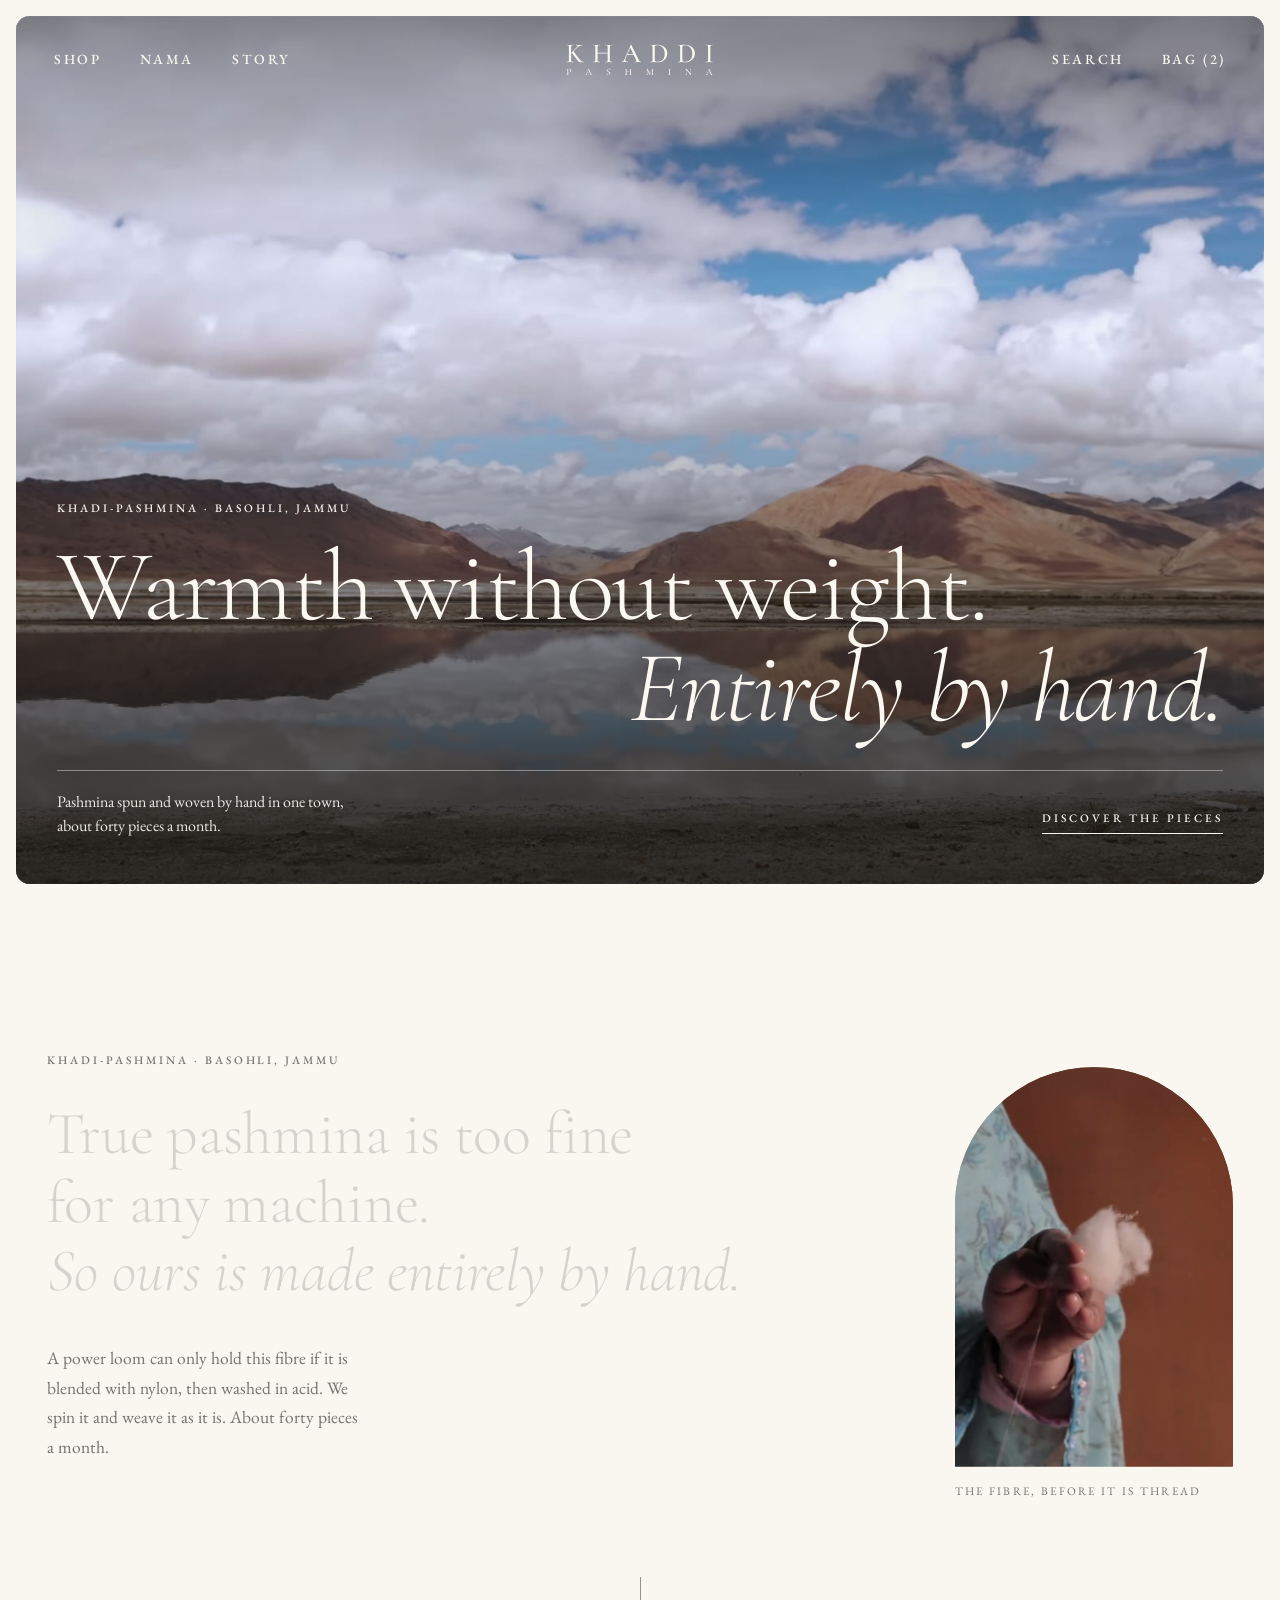
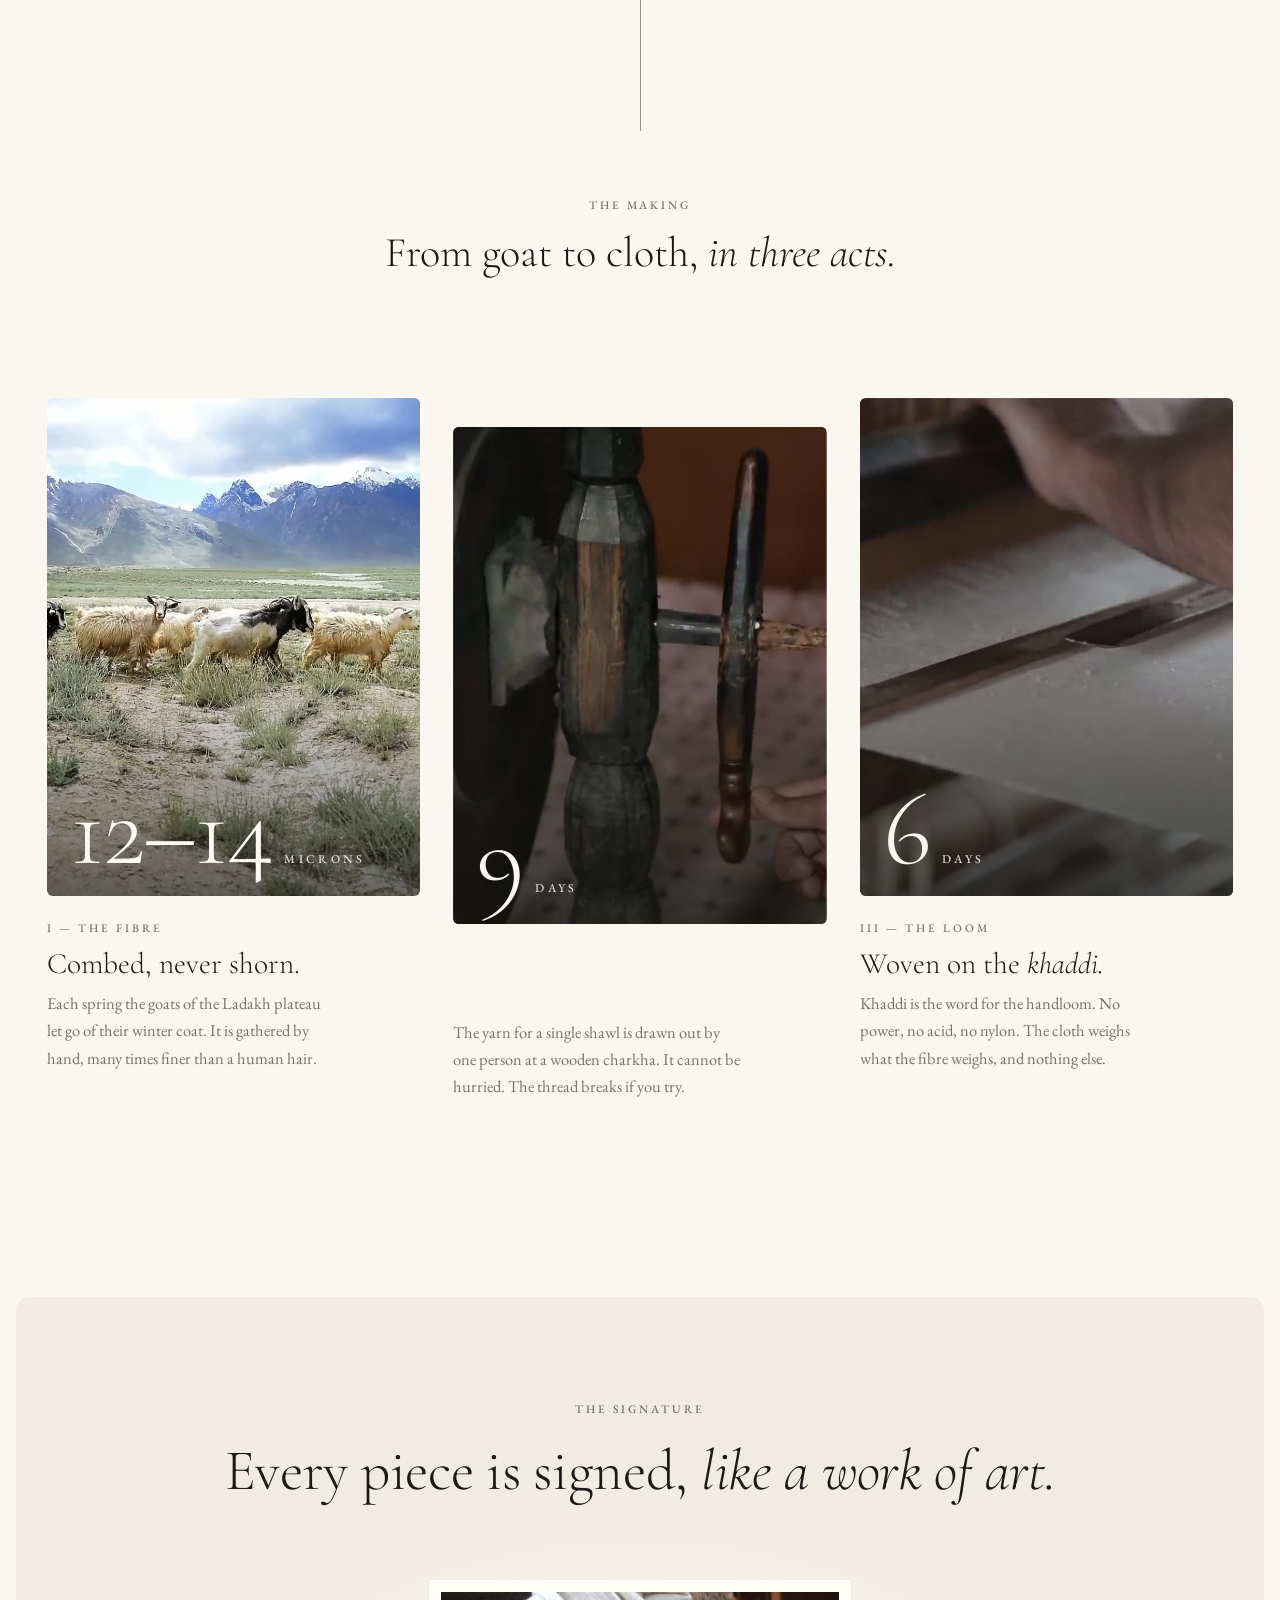
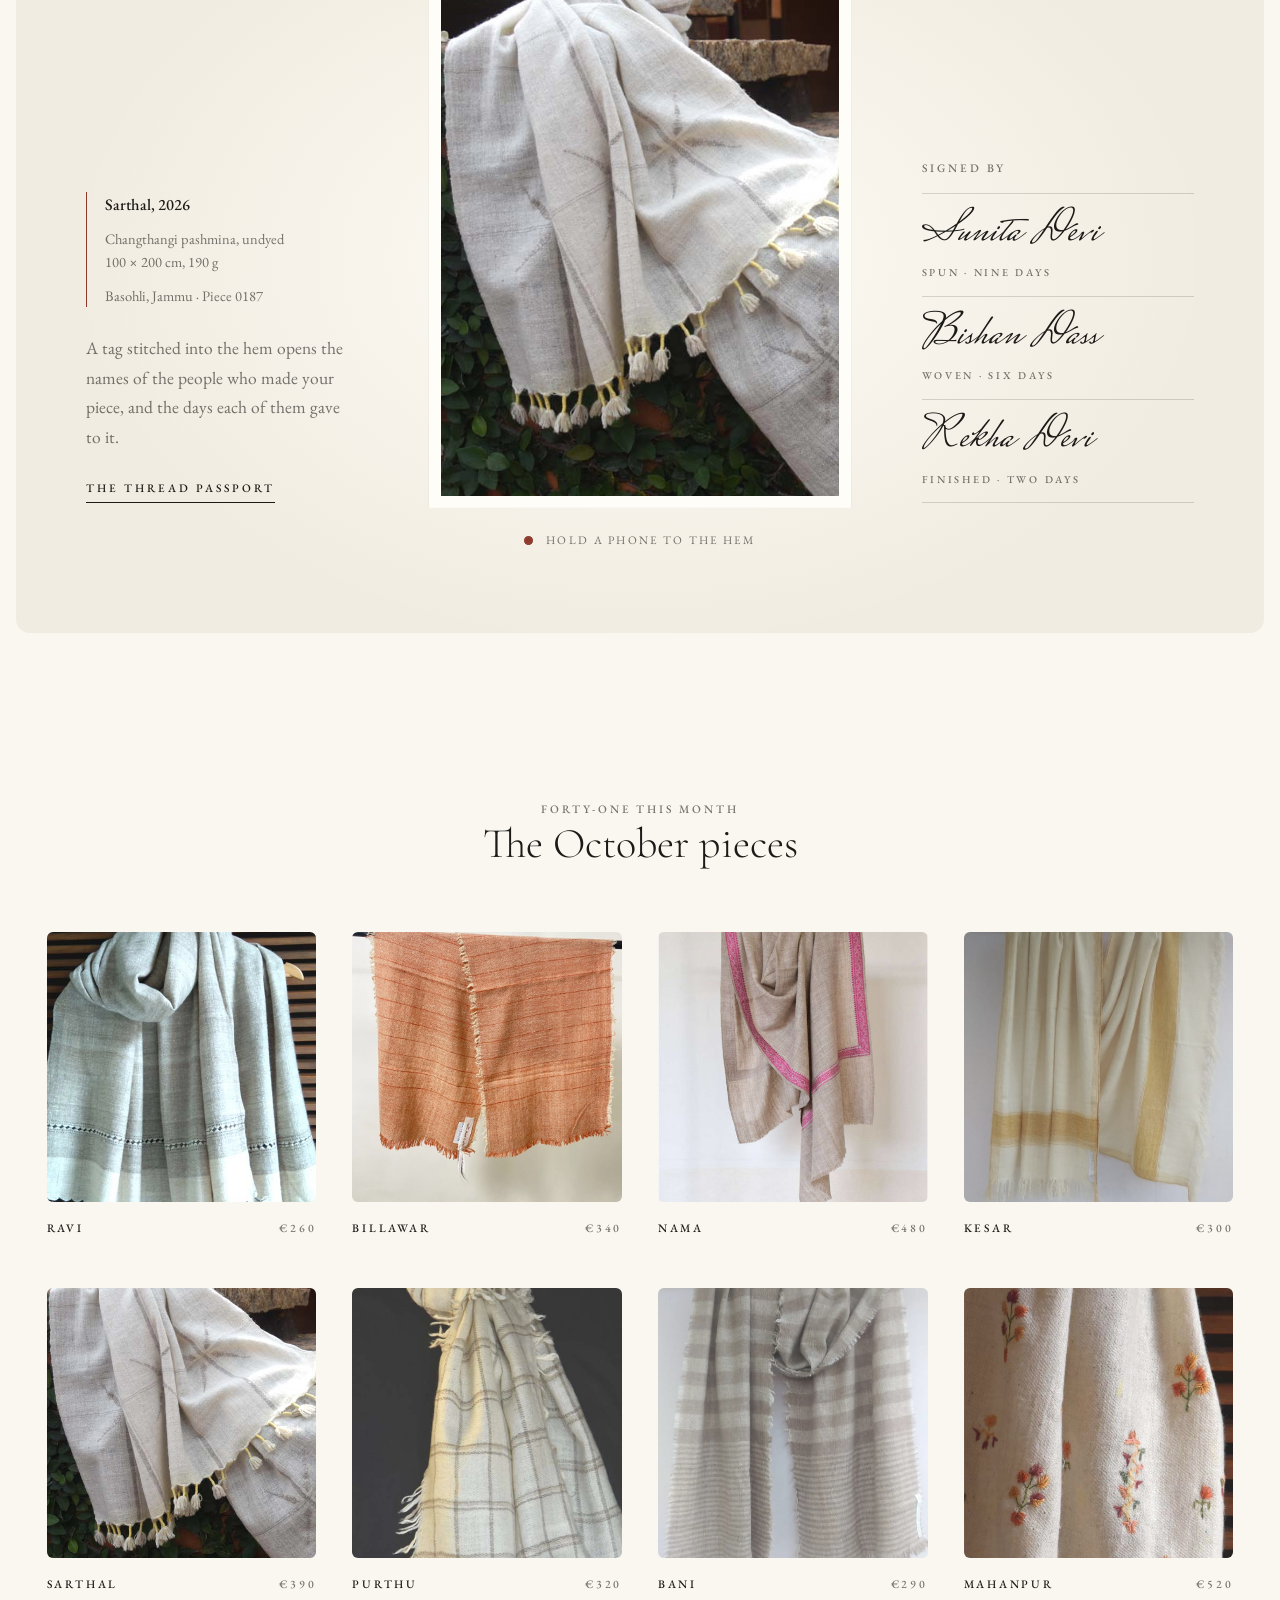
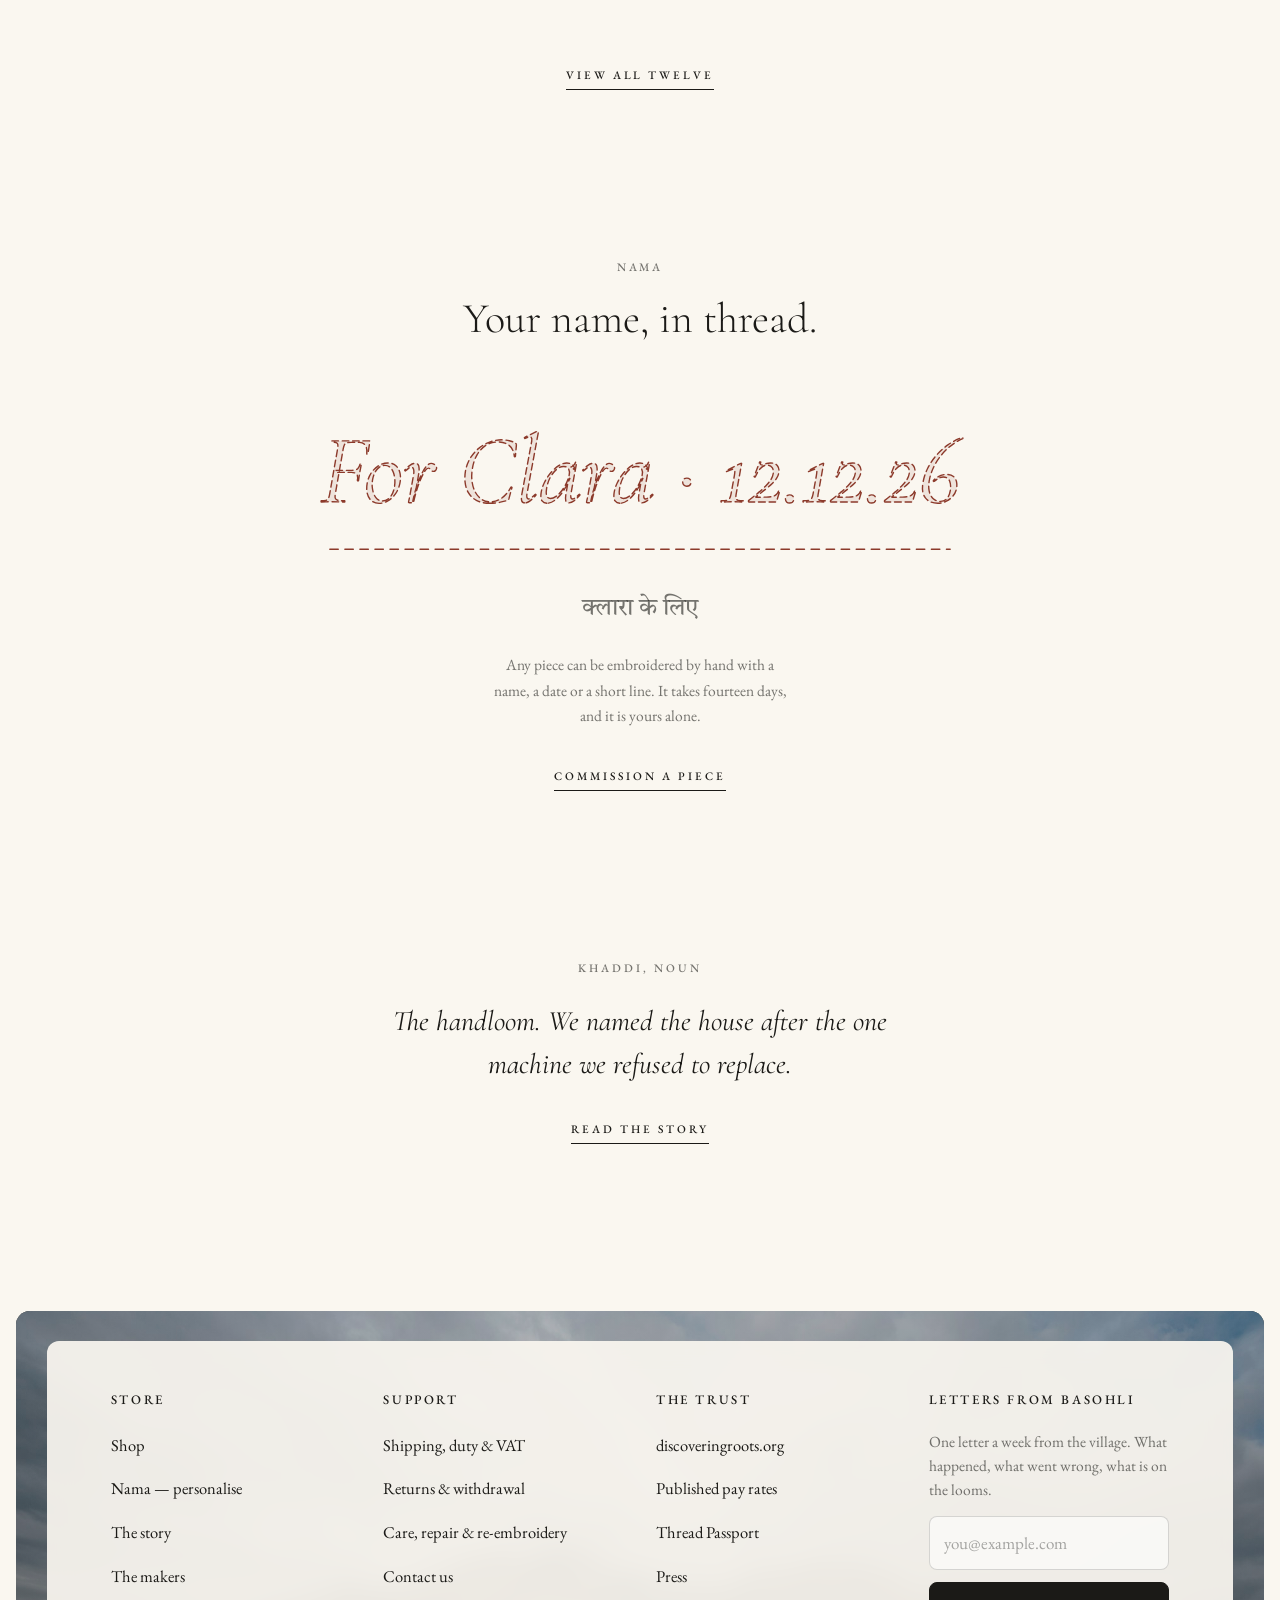
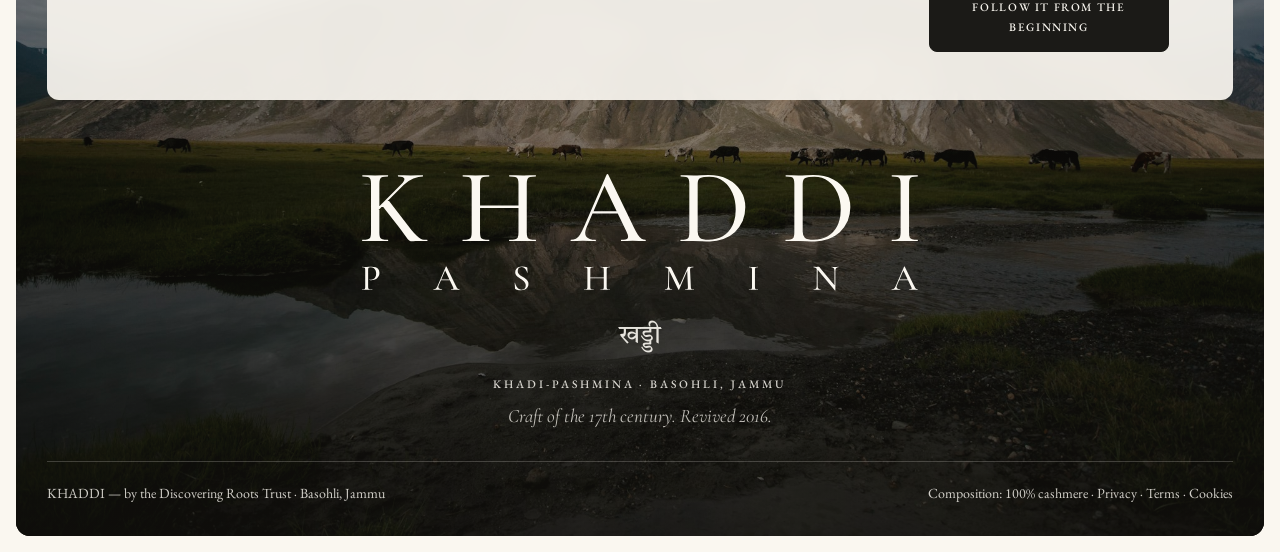
==== commit 1d936dd4: "Rework the landing page hero heading New copy ("Warmth without weight. Entirely by hand.") set as a " ====
--- a/index.html
+++ b/index.html
@@ -26,9 +26,13 @@
   <section class="hero full bleed">
     <img src="assets/img/hero-poster.jpg" alt="A lake on the high plateau of Ladakh">
     <video autoplay muted loop playsinline preload="metadata" poster="assets/img/hero-poster.jpg" aria-hidden="true"><source src="assets/video/hero.mp4" type="video/mp4"></video>
-    <div class="caption">
-      <h1 class="statement">Light enough to forget you are wearing it.</h1>
-      <a class="more" href="shop.html">Discover the pieces</a>
+    <div class="caption v2">
+      <p class="label">Khadi-Pashmina · Basohli, Jammu</p>
+      <h1 class="hero-title" aria-label="Warmth without weight. Entirely by hand."><span class="ln"><span class="w" style="--i:0"><span>Warmth</span></span> <span class="w" style="--i:1"><span>without</span></span> <span class="w" style="--i:2"><span>weight.</span></span></span><em class="ln"><span class="w" style="--i:3"><span>Entirely</span></span> <span class="w" style="--i:4"><span>by</span></span> <span class="w" style="--i:5"><span>hand.</span></span></em></h1>
+      <div class="hero-foot">
+        <p class="hero-sub">Pashmina spun and woven by hand in one town, about forty pieces a month.</p>
+        <a class="more" href="shop.html">Discover the pieces</a>
+      </div>
     </div>
   </section>
 
--- a/assets/css/khaddi.css
+++ b/assets/css/khaddi.css
@@ -671,3 +671,28 @@
   .s-left,.s-right{justify-self:start;padding-bottom:0;width:100%;max-width:none}
   .framed{width:min(84%,380px);order:-1}
 }
+
+/* ───────── hero heading: a two-line statement across the full width, words rising into place ───────── */
+.hero.full::after{background:linear-gradient(180deg,rgba(22,20,16,.46) 0%,rgba(22,20,16,.06) 22%,rgba(22,20,16,0) 38%,rgba(22,20,16,.4) 62%,rgba(22,20,16,.82) 100%)}
+.hero .caption.v2{display:block}
+.caption.v2 .label{text-shadow:0 1px 14px rgba(12,10,8,.55)}
+.hero-title{font-family:var(--display);font-weight:300;font-size:clamp(46px,7.9vw,132px);line-height:1;letter-spacing:-.018em;margin:clamp(12px,1.4vw,20px) 0 clamp(20px,2.4vw,36px);text-shadow:0 2px 44px rgba(12,10,8,.4)}
+.hero-title .ln{display:block}
+.hero-title em.ln{font-style:italic;text-align:right}
+.hero-title .w{display:inline-block;overflow:hidden;vertical-align:top;padding:.1em .1em .16em;margin:-.1em -.1em -.16em}
+.hero-title .w > span{display:inline-block}
+.hero-foot{display:flex;justify-content:space-between;align-items:flex-end;gap:20px 40px;flex-wrap:wrap;padding-top:clamp(14px,1.5vw,22px);border-top:1px solid rgba(251,248,241,.42)}
+.hero-sub{font-size:clamp(16px,1.25vw,19px);line-height:1.5;max-width:40ch;opacity:.92;text-shadow:0 1px 14px rgba(12,10,8,.55)}
+.hero .caption.v2 .more{margin:0 0 4px auto;text-shadow:0 1px 14px rgba(12,10,8,.55)}
+@media (prefers-reduced-motion:no-preference){
+  .hero-title .w > span{transform:translateY(118%);animation:word-up 1.25s cubic-bezier(.2,.8,.2,1) forwards;animation-delay:calc(.45s + var(--i) * .11s)}
+  @keyframes word-up{to{transform:none}}
+  .caption.v2 .label,.hero-foot{opacity:0;animation:hero-in 1.4s ease forwards}
+  .caption.v2 .label{animation-delay:.25s}
+  .hero-foot{animation-delay:1.35s;transform-origin:left}
+  @keyframes hero-in{from{opacity:0;transform:translateY(18px)}to{opacity:1;transform:none}}
+}
+@media (max-width:820px){
+  .hero-title{font-size:clamp(44px,12.6vw,72px);line-height:1.02}
+  .hero-title em.ln{text-align:left}
+}
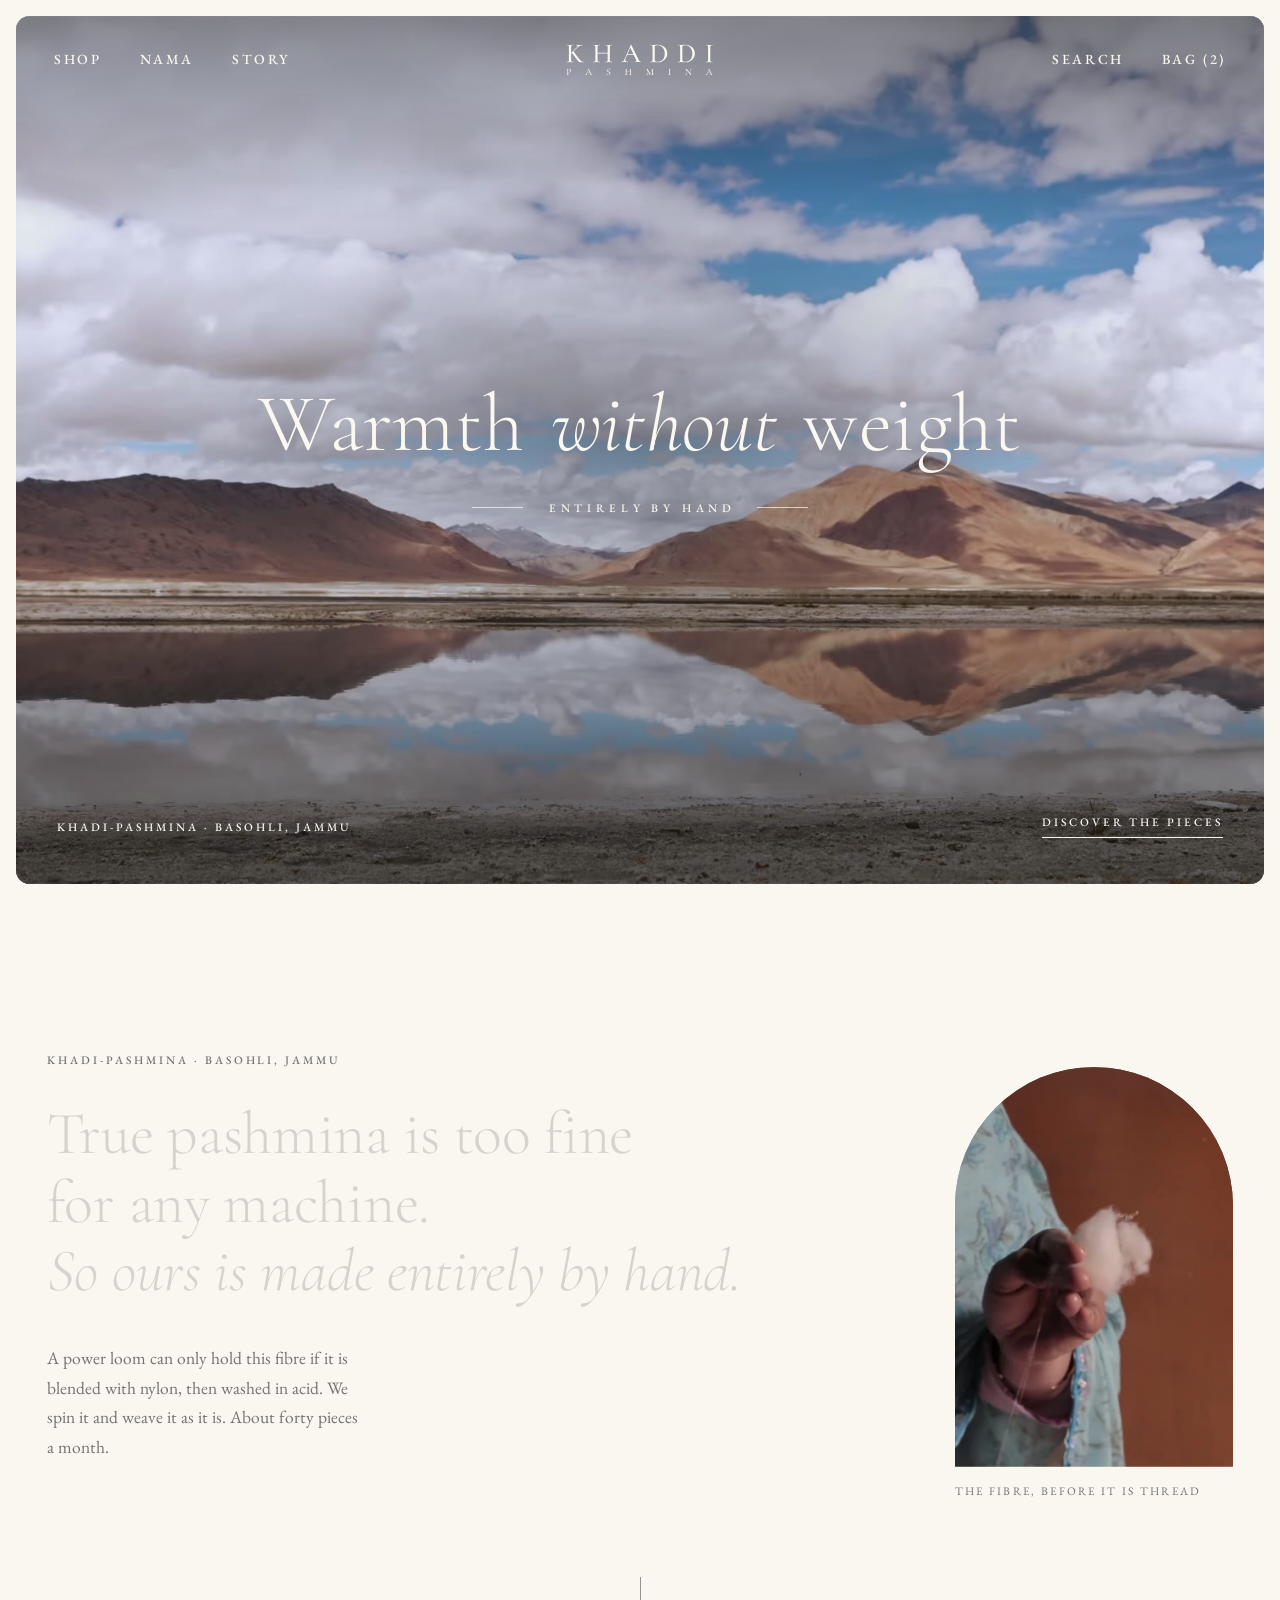
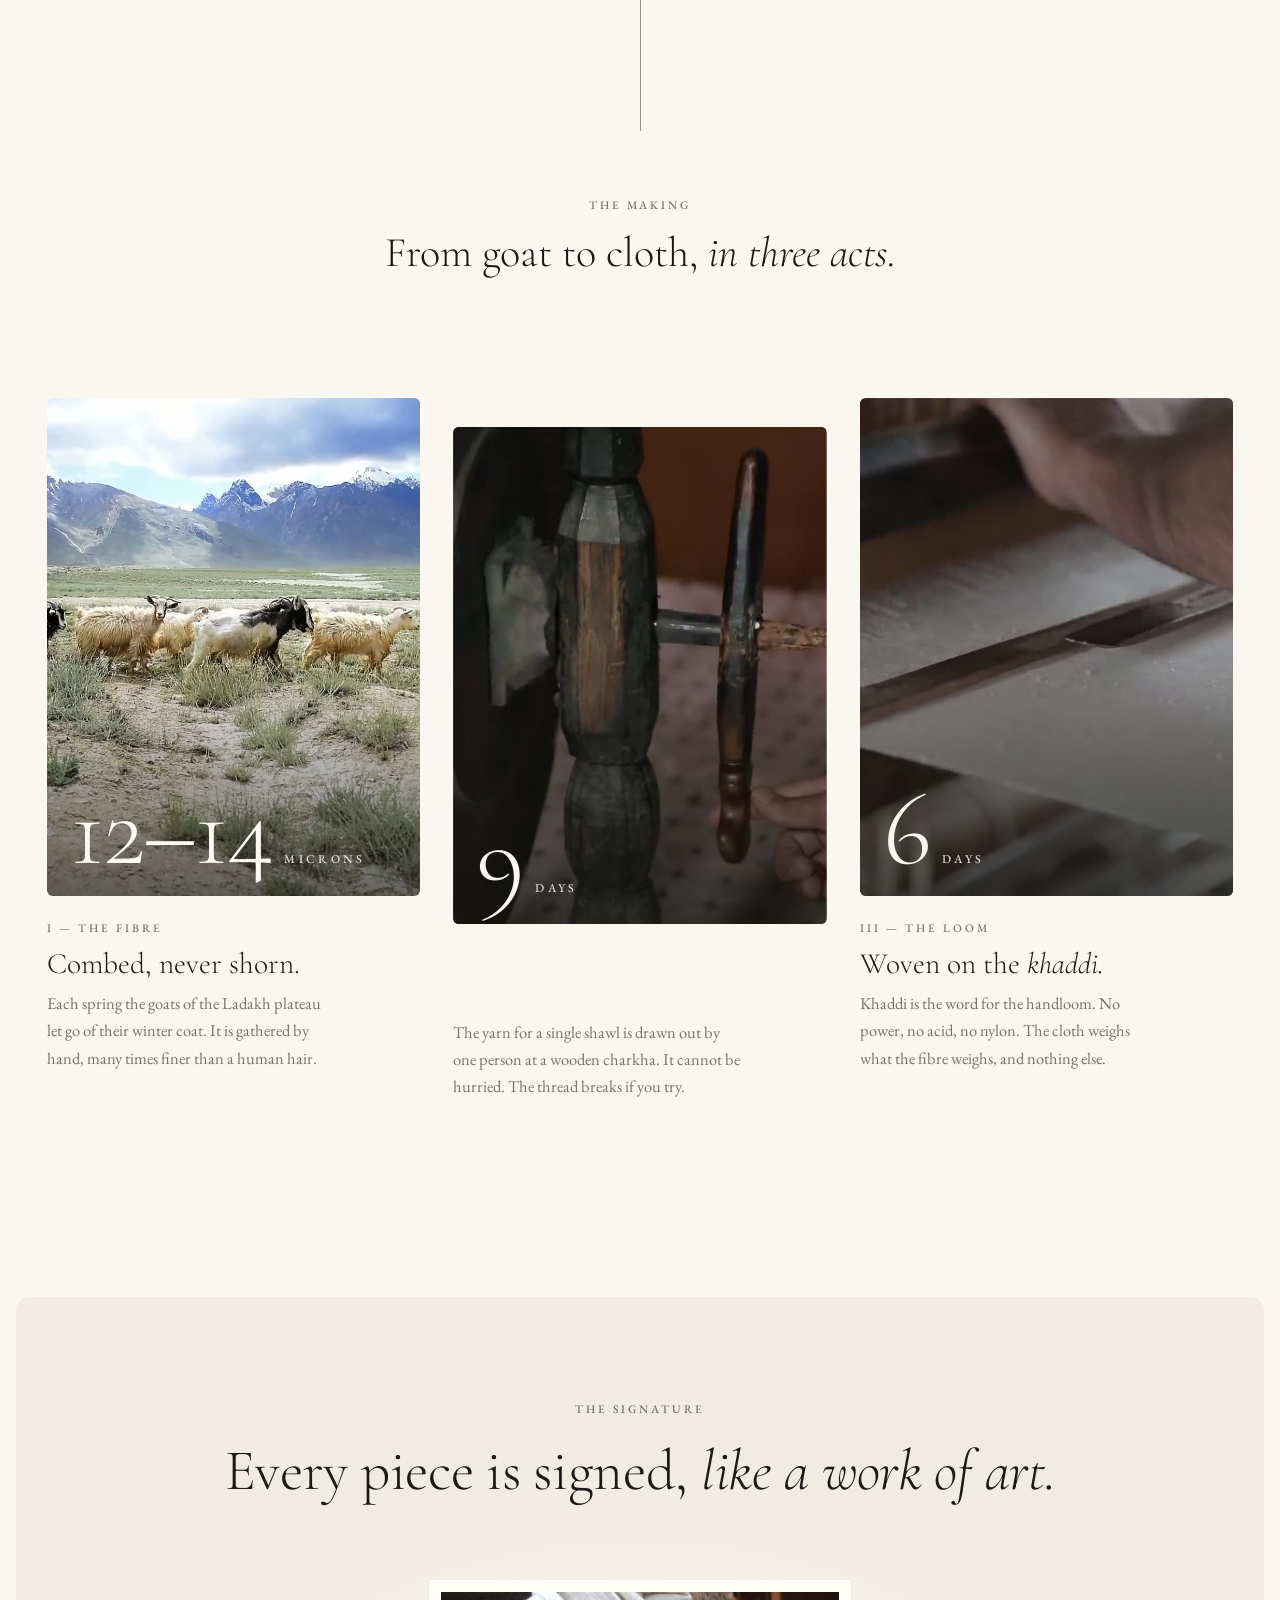
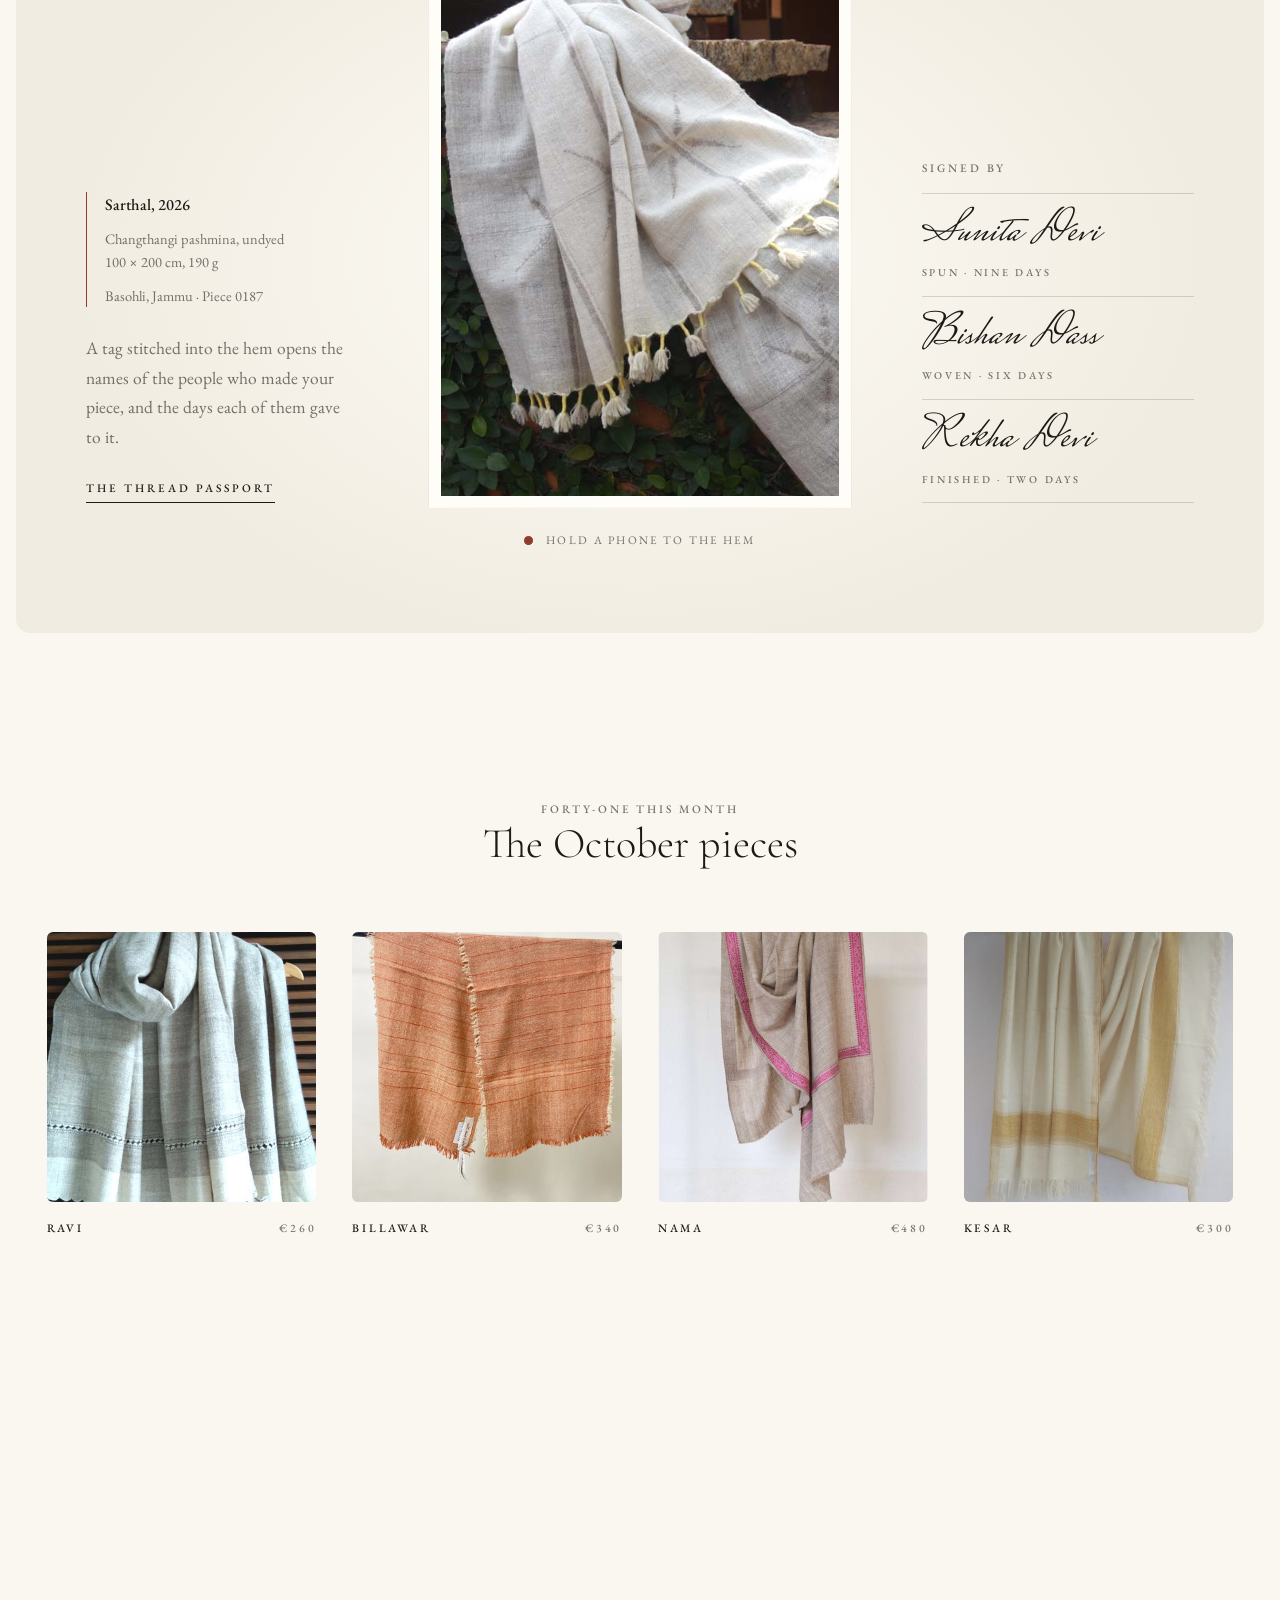
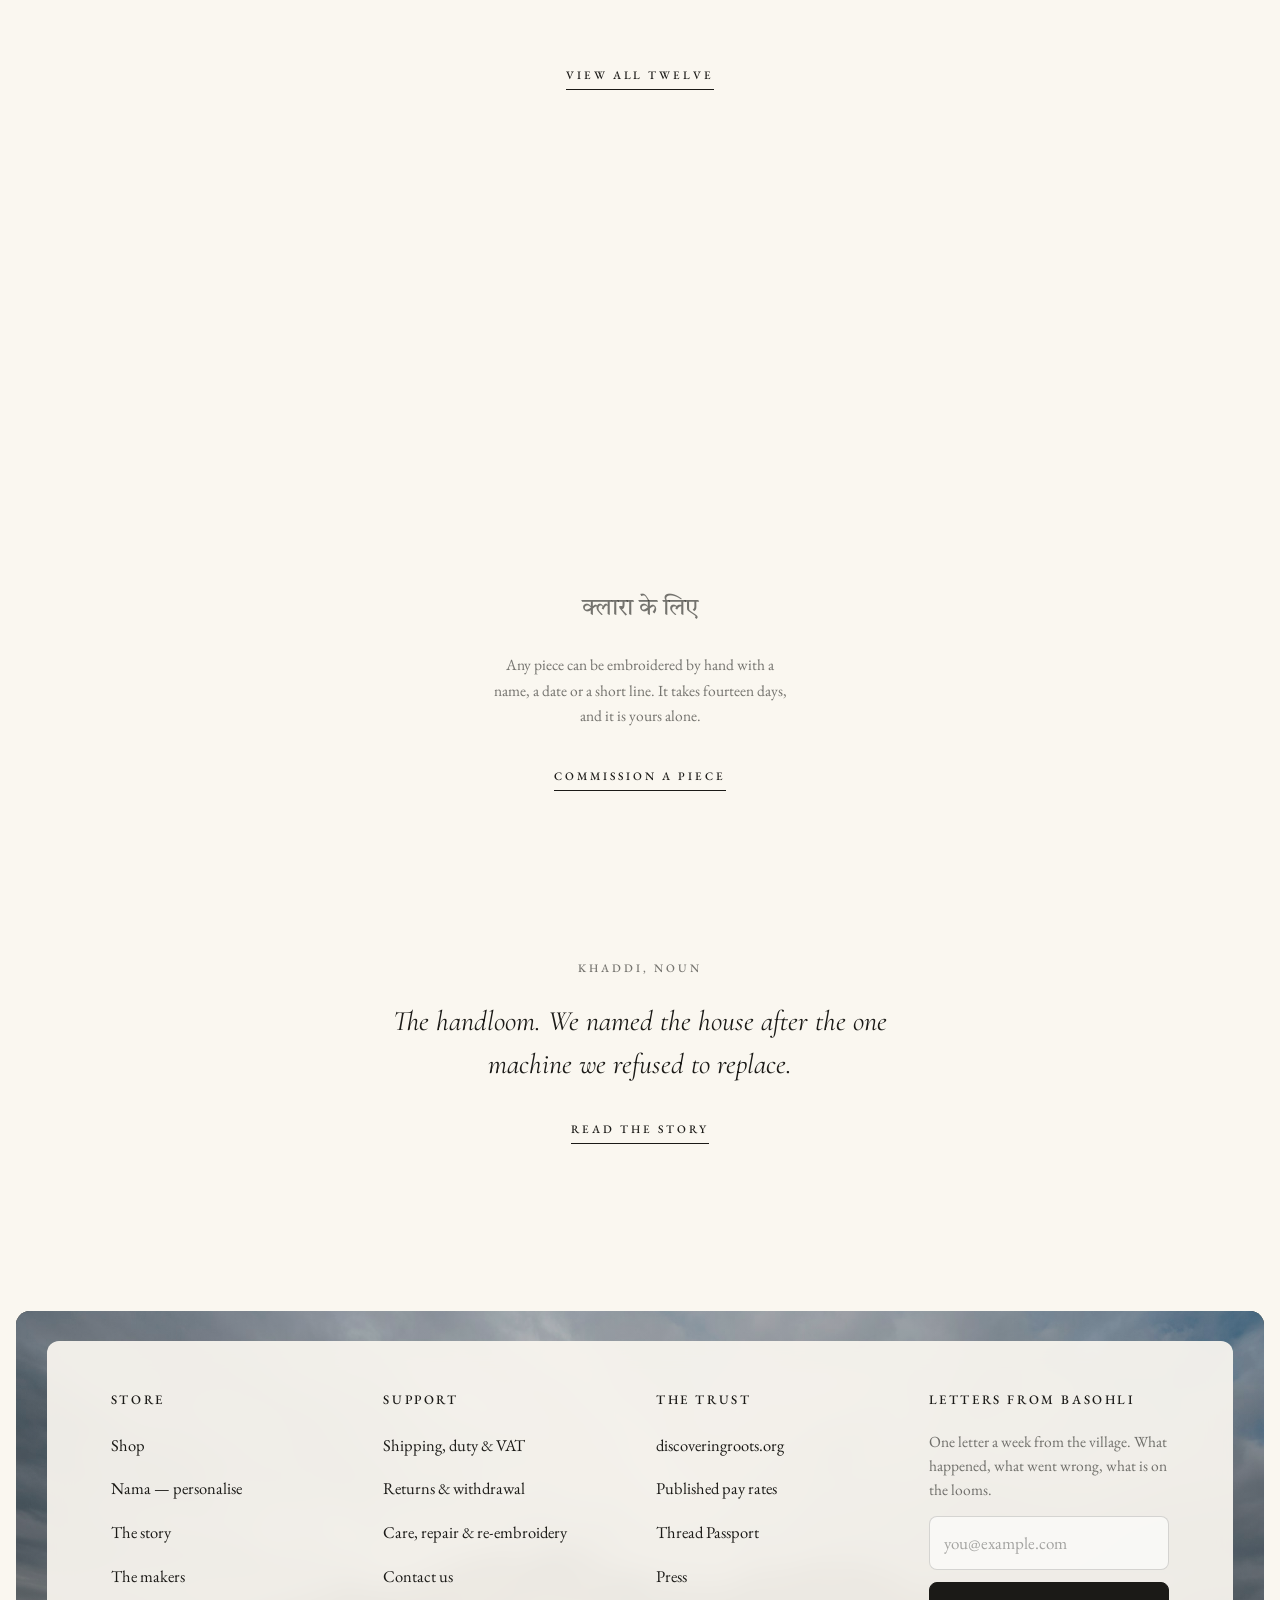
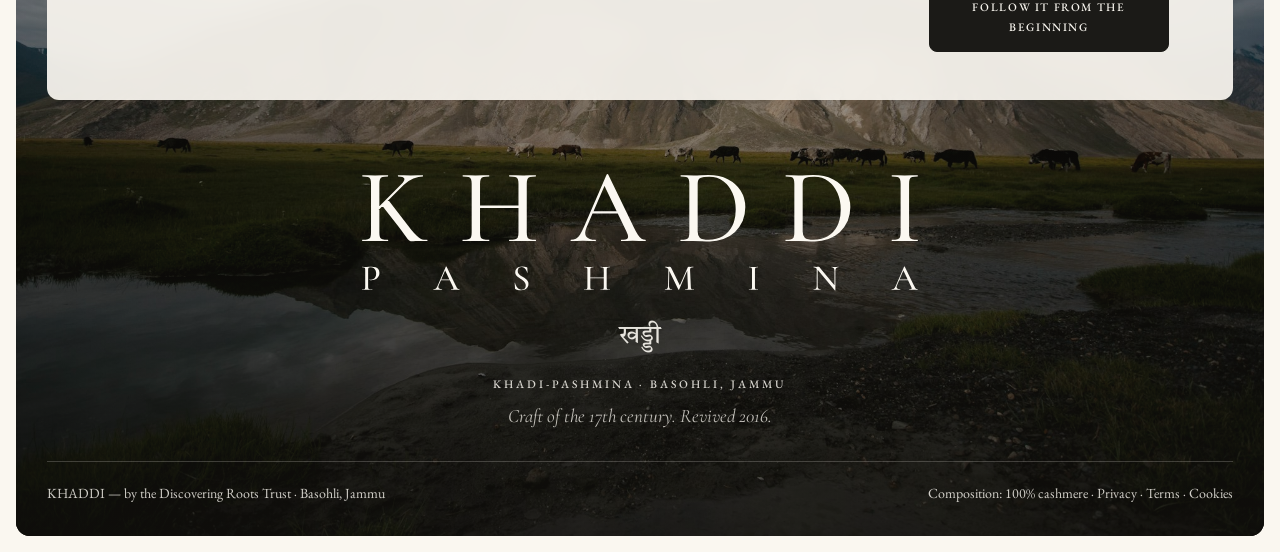
==== commit d9915626: "Set the hero heading as a small centred statement "Warmth without weight" in three words at the cent" ====
--- a/index.html
+++ b/index.html
@@ -26,13 +26,13 @@
   <section class="hero full bleed">
     <img src="assets/img/hero-poster.jpg" alt="A lake on the high plateau of Ladakh">
     <video autoplay muted loop playsinline preload="metadata" poster="assets/img/hero-poster.jpg" aria-hidden="true"><source src="assets/video/hero.mp4" type="video/mp4"></video>
-    <div class="caption v2">
+    <div class="hero-center">
+      <h1 class="hero-title" aria-label="Warmth without weight"><span style="--i:0">Warmth</span> <em style="--i:1">without</em> <span style="--i:2">weight</span></h1>
+      <p class="hero-by"><span>Entirely by hand</span></p>
+    </div>
+    <div class="caption">
       <p class="label">Khadi-Pashmina · Basohli, Jammu</p>
-      <h1 class="hero-title" aria-label="Warmth without weight. Entirely by hand."><span class="ln"><span class="w" style="--i:0"><span>Warmth</span></span> <span class="w" style="--i:1"><span>without</span></span> <span class="w" style="--i:2"><span>weight.</span></span></span><em class="ln"><span class="w" style="--i:3"><span>Entirely</span></span> <span class="w" style="--i:4"><span>by</span></span> <span class="w" style="--i:5"><span>hand.</span></span></em></h1>
-      <div class="hero-foot">
-        <p class="hero-sub">Pashmina spun and woven by hand in one town, about forty pieces a month.</p>
-        <a class="more" href="shop.html">Discover the pieces</a>
-      </div>
+      <a class="more" href="shop.html">Discover the pieces</a>
     </div>
   </section>
 
--- a/assets/css/khaddi.css
+++ b/assets/css/khaddi.css
@@ -672,27 +672,28 @@
   .framed{width:min(84%,380px);order:-1}
 }
 
-/* ───────── hero heading: a two-line statement across the full width, words rising into place ───────── */
-.hero.full::after{background:linear-gradient(180deg,rgba(22,20,16,.46) 0%,rgba(22,20,16,.06) 22%,rgba(22,20,16,0) 38%,rgba(22,20,16,.4) 62%,rgba(22,20,16,.82) 100%)}
-.hero .caption.v2{display:block}
-.caption.v2 .label{text-shadow:0 1px 14px rgba(12,10,8,.55)}
-.hero-title{font-family:var(--display);font-weight:300;font-size:clamp(46px,7.9vw,132px);line-height:1;letter-spacing:-.018em;margin:clamp(12px,1.4vw,20px) 0 clamp(20px,2.4vw,36px);text-shadow:0 2px 44px rgba(12,10,8,.4)}
-.hero-title .ln{display:block}
-.hero-title em.ln{font-style:italic;text-align:right}
-.hero-title .w{display:inline-block;overflow:hidden;vertical-align:top;padding:.1em .1em .16em;margin:-.1em -.1em -.16em}
-.hero-title .w > span{display:inline-block}
-.hero-foot{display:flex;justify-content:space-between;align-items:flex-end;gap:20px 40px;flex-wrap:wrap;padding-top:clamp(14px,1.5vw,22px);border-top:1px solid rgba(251,248,241,.42)}
-.hero-sub{font-size:clamp(16px,1.25vw,19px);line-height:1.5;max-width:40ch;opacity:.92;text-shadow:0 1px 14px rgba(12,10,8,.55)}
-.hero .caption.v2 .more{margin:0 0 4px auto;text-shadow:0 1px 14px rgba(12,10,8,.55)}
+/* ───────── hero heading: three words, centred, and one small line beneath ───────── */
+.hero.full::after{background:radial-gradient(ellipse 46% 30% at 50% 50%,rgba(22,20,16,.34),rgba(22,20,16,0) 100%),linear-gradient(180deg,rgba(22,20,16,.46) 0%,rgba(22,20,16,.06) 24%,rgba(22,20,16,.04) 62%,rgba(22,20,16,.6) 100%)}
+.hero-center{position:absolute;z-index:2;inset:0;display:flex;flex-direction:column;align-items:center;justify-content:center;text-align:center;padding:0 24px;pointer-events:none}
+.hero-title{font-family:var(--display);font-weight:300;font-size:clamp(40px,6.4vw,104px);line-height:1.04;letter-spacing:.005em;word-spacing:.08em;text-shadow:0 2px 40px rgba(12,10,8,.45)}
+.hero-title span,.hero-title em{display:inline-block}
+.hero-title em{font-style:italic;font-weight:300}
+.hero-by{display:flex;align-items:center;gap:clamp(14px,1.6vw,24px);margin-top:clamp(22px,2.4vw,36px);font-size:11.5px;font-weight:500;letter-spacing:.42em;text-transform:uppercase;text-shadow:0 1px 14px rgba(12,10,8,.6)}
+.hero-by span{padding-left:.42em}
+.hero-by::before,.hero-by::after{content:"";width:clamp(28px,4vw,64px);height:1px;background:currentColor;opacity:.7}
+.hero .caption .label,.hero .caption .more{text-shadow:0 1px 14px rgba(12,10,8,.6)}
 @media (prefers-reduced-motion:no-preference){
-  .hero-title .w > span{transform:translateY(118%);animation:word-up 1.25s cubic-bezier(.2,.8,.2,1) forwards;animation-delay:calc(.45s + var(--i) * .11s)}
-  @keyframes word-up{to{transform:none}}
-  .caption.v2 .label,.hero-foot{opacity:0;animation:hero-in 1.4s ease forwards}
-  .caption.v2 .label{animation-delay:.25s}
-  .hero-foot{animation-delay:1.35s;transform-origin:left}
-  @keyframes hero-in{from{opacity:0;transform:translateY(18px)}to{opacity:1;transform:none}}
+  .hero-title span,.hero-title em{opacity:0;animation:settle 2s cubic-bezier(.2,.7,.2,1) forwards;animation-delay:calc(.4s + var(--i) * .32s)}
+  @keyframes settle{from{opacity:0;filter:blur(14px);letter-spacing:.14em;transform:translateY(10px)}to{opacity:1;filter:blur(0);letter-spacing:inherit;transform:none}}
+  .hero-by{opacity:0;animation:fade-up 1.4s ease 1.7s forwards}
+  .hero-by::before,.hero-by::after{transform:scaleX(0);animation:line-out 1.2s cubic-bezier(.2,.7,.2,1) 2s forwards}
+  .hero-by::before{transform-origin:right} .hero-by::after{transform-origin:left}
+  @keyframes line-out{to{transform:scaleX(1)}}
+  .hero .caption{opacity:0;animation:fade-up 1.4s ease 2.2s forwards}
+  @keyframes fade-up{from{opacity:0;transform:translateY(12px)}to{opacity:1;transform:none}}
 }
 @media (max-width:820px){
-  .hero-title{font-size:clamp(44px,12.6vw,72px);line-height:1.02}
-  .hero-title em.ln{text-align:left}
-}
+  .hero-title{font-size:clamp(52px,15.5vw,84px);line-height:.98}
+  .hero-title span,.hero-title em{display:block}
+  .hero-by{letter-spacing:.34em}
+}
